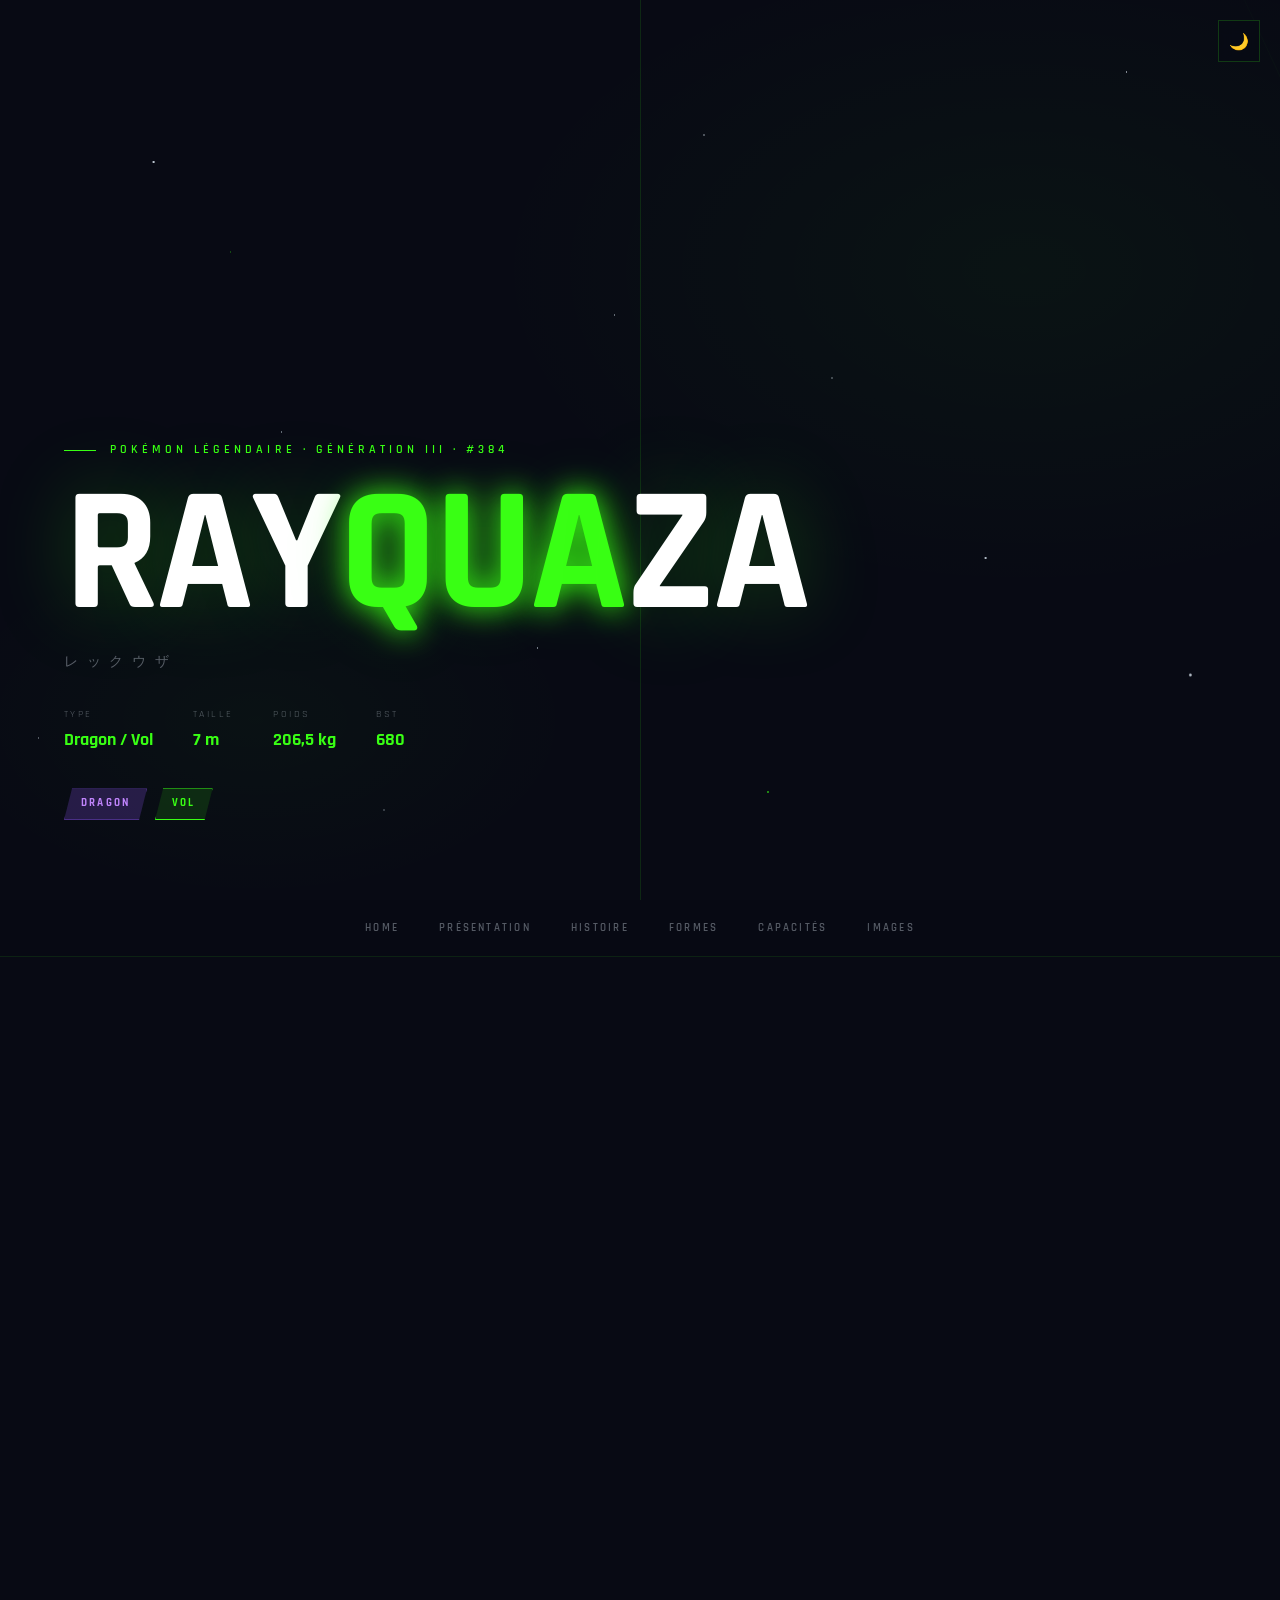
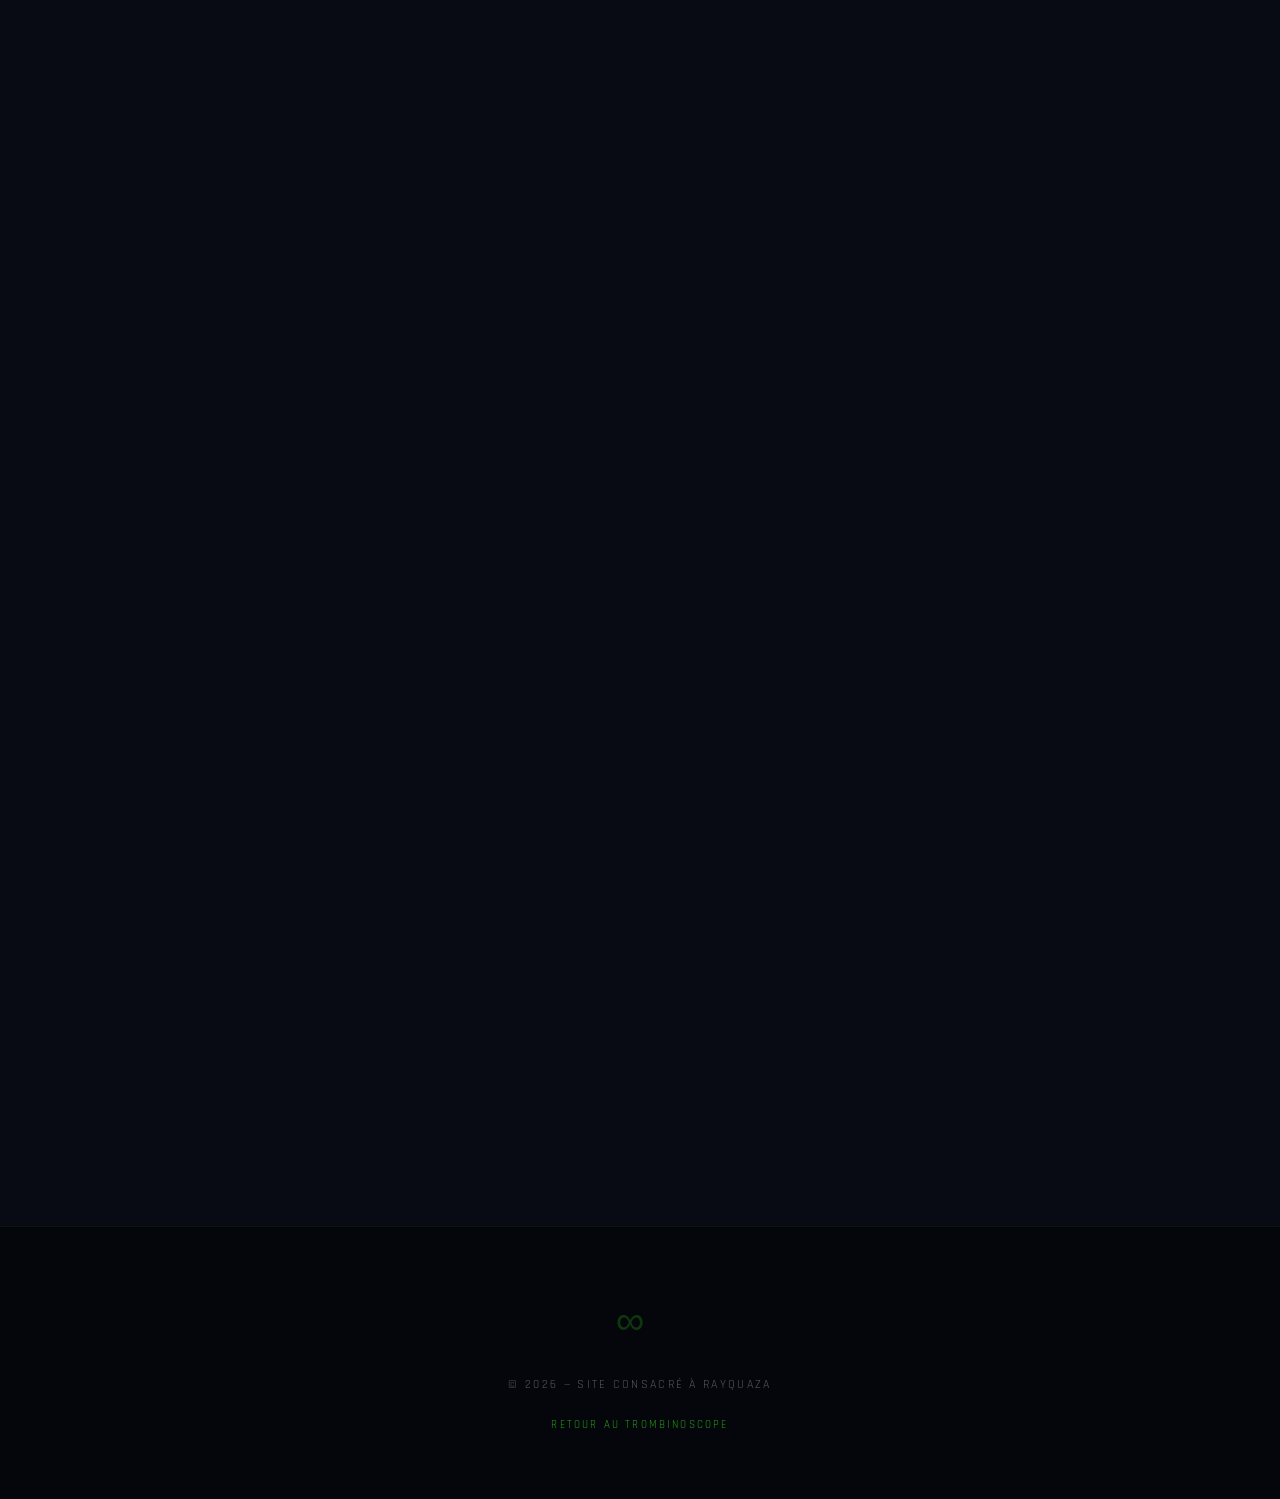
==== index.html @ 010dd126 "e" ====
<!DOCTYPE html>
<html lang="fr">
<head>
  <meta charset="UTF-8">
  <meta name="viewport" content="width=device-width, initial-scale=1.0">
  <title>Rayquaza — Le Seigneur des Cieux</title>
  <link rel="preconnect" href="https://fonts.googleapis.com">
  <link rel="preconnect" href="https://fonts.gstatic.com" crossorigin>
  <link href="https://fonts.googleapis.com/css2?family=Rajdhani:wght@300;400;600;700&family=Inter:wght@300;400;500&display=swap" rel="stylesheet">
  <link rel="stylesheet" href="style.css">
</head>
<body>

  <header>
    <div class="stars" aria-hidden="true">
      <div class="stars-layer s1"></div>
      <div class="stars-layer s2"></div>
      <div class="stars-layer s3"></div>
    </div>

    <!-- Ligne diagonale style sillage -->
    <div class="rq-diagonal" aria-hidden="true"></div>

    <div class="header-content">
      <p class="eyebrow">Pokémon Légendaire · Génération III · #384</p>
      <h1>Ray<span class="h1-highlight">qua</span>za</h1>
      <p class="header-jp">レックウザ</p>

      <div class="header-stats">
        <div class="stat-item">
          <span class="stat-label">Type</span>
          <span class="stat-value">Dragon / Vol</span>
        </div>
        <div class="stat-item">
          <span class="stat-label">Taille</span>
          <span class="stat-value">7 m</span>
        </div>
        <div class="stat-item">
          <span class="stat-label">Poids</span>
          <span class="stat-value">206,5 kg</span>
        </div>
        <div class="stat-item">
          <span class="stat-label">BST</span>
          <span class="stat-value">680</span>
        </div>
      </div>

      <div class="type-badges">
        <span class="badge dragon">Dragon</span>
        <span class="badge flying">Vol</span>
      </div>
    </div>

    <button id="themeToggle" aria-label="Changer de thème">🌙</button>
  </header>

  <nav>
    <a href="https://salutoi3008.github.io/Trombinoscope-Anime-Manga/">Home</a>
    <a href="#présentation">Présentation</a>
    <a href="#lore">Histoire</a>
    <a href="#formes">Formes</a>
    <a href="#capacités">Capacités</a>
    <a href="#images">Images</a>
  </nav>

  <main>

    <!-- 01 — PRÉSENTATION -->
    <section id="présentation">
      <span class="section-label" aria-hidden="true">01</span>
      <div class="section-inner">
        <p class="section-eyebrow">Profil</p>
        <h2>Qui est Rayquaza ?</h2>

        <div class="pres-layout">
          <div class="pres-left">
            <blockquote class="pres-quote">
              « Il vit dans la couche d'ozone et n'est jamais descendu sur terre. Il met fin aux combats entre Kyogre et Groudon. »
            </blockquote>
            <p>
              Rayquaza est un Pokémon Légendaire de type Dragon et Vol apparu pour la première fois dans
              <strong>Pokémon Rubis et Saphir</strong> en 2003. Surnommé le <em>Seigneur des Cieux</em>,
              il règne sur la couche d'ozone depuis des millénaires, bien au-dessus des nuages,
              inaccessible aux mortels.
            </p>
            <p>
              Sa silhouette longue et sinueuse, ses yeux jaunes perçants et sa puissance dévastatrice
              en font l'un des Pokémon les plus iconiques et les plus redoutés de toute la franchise.
              Il est également le seul Pokémon capable d'atteindre la <strong>Méga-Évolution sans pierre</strong>.
            </p>
          </div>

          <div class="pres-right">
            <ul>
              <li><strong>Numéro Pokédex</strong> #384</li>
              <li><strong>Type</strong> Dragon / Vol</li>
              <li><strong>Génération</strong> III — Rubis / Saphir / Émeraude</li>
              <li><strong>Taille</strong> 7 mètres</li>
              <li><strong>Poids</strong> 206,5 kg</li>
              <li><strong>Talent</strong> Air Lock — neutralise les effets météo</li>
            </ul>
          </div>
        </div>
      </div>
    </section>

    <!-- 02 — LORE -->
    <section id="lore">
      <span class="section-label" aria-hidden="true">02</span>
      <div class="section-inner">
        <p class="section-eyebrow">Mythologie</p>
        <h2>Son histoire</h2>

        <div class="lore-layout">
          <div class="lore-col">
            <p>
              Depuis des temps immémoriaux, Rayquaza erre dans les hauteurs de l'atmosphère,
              se nourrissant de particules et de météorites. Il est la clé de voûte de l'équilibre
              entre les deux forces primordiales de la nature : <strong>Kyogre</strong>, maître des océans,
              et <strong>Groudon</strong>, maître de la terre.
            </p>

            <div class="timeline">
              <div class="timeline-item">
                <h4>Le Conflit Primordial</h4>
                <p>
                  Selon les légendes de Hoenn, Kyogre et Groudon entrèrent en conflit
                  il y a des millénaires. Leurs batailles menaçaient de détruire le monde.
                  C'est Rayquaza qui descendit des cieux pour les soumettre tous deux.
                </p>
              </div>
              <div class="timeline-item">
                <h4>Pokémon Émeraude</h4>
                <p>
                  Lorsque les deux titans s'éveillent de nouveau, seul Rayquaza peut stopper
                  le chaos. Il faut se rendre au sommet de la Tour Celeste pour l'invoquer.
                </p>
              </div>
            </div>
          </div>

          <div class="lore-col">
            <h3>L'épisode DELTA</h3>
            <p>
              Dans <strong>Pokémon Rubis Oméga et Saphir Alpha</strong>, Rayquaza joue un rôle encore plus
              central. Face à un météore géant menaçant de détruire Hoenn, il est réveillé
              par le joueur et atteint sa <strong>Méga-Évolution</strong> grâce à une pierre appelée
              <em>Jadéanite</em>, présente naturellement dans son corps.
            </p>
            <p>
              Il part alors dans l'espace dévaster le météore, sauvant ainsi toute vie sur Terre.
              Cet épisode marque l'un des moments les plus spectaculaires de toute la saga Pokémon,
              rappelant que Rayquaza n'est pas simplement un Pokémon — c'est un gardien cosmique.
            </p>
          </div>
        </div>
      </div>
    </section>

    <!-- 03 — FORMES -->
    <section id="formes">
      <span class="section-label" aria-hidden="true">03</span>
      <div class="section-inner">
        <p class="section-eyebrow">Évolutions</p>
        <h2>Ses formes</h2>

        <div class="formes-grid">

          <div class="forme-card">
            <div class="forme-placeholder">
              <svg viewBox="0 0 80 200" xmlns="http://www.w3.org/2000/svg">
                <path d="M40,10 C55,40 25,70 40,100 C55,130 25,160 40,190" stroke="#39ff14" stroke-width="8" fill="none" stroke-linecap="round"/>
                <ellipse cx="40" cy="10" rx="8" ry="6" fill="#39ff14"/>
                <circle cx="36" cy="7" r="2" fill="#e8b84b"/>
                <circle cx="44" cy="7" r="2" fill="#e8b84b"/>
                <path d="M40,60 L20,45 L30,65 Z" fill="#39ff14" opacity="0.8"/>
                <path d="M40,60 L60,45 L50,65 Z" fill="#39ff14" opacity="0.8"/>
              </svg>
            </div>
            <h3>Forme de Base</h3>
            <p>La forme originale. 7 mètres de pure puissance. Son talent Air Lock annule tous les effets météo du terrain.</p>
            <div class="forme-bst">
              <span class="bst-label">Total BST</span>
              <span class="bst-value">680</span>
            </div>
          </div>

          <div class="forme-card mega">
            <div class="forme-badge-mega">MÉGA-ÉVOLUTION</div>
            <div class="forme-placeholder">
              <svg viewBox="0 0 80 200" xmlns="http://www.w3.org/2000/svg">
                <path d="M40,10 C55,40 25,70 40,100 C55,130 25,160 40,190" stroke="#e8b84b" stroke-width="10" fill="none" stroke-linecap="round"/>
                <path d="M40,10 C55,40 25,70 40,100 C55,130 25,160 40,190" stroke="#39ff14" stroke-width="4" fill="none" stroke-linecap="round"/>
                <ellipse cx="40" cy="10" rx="10" ry="7" fill="#e8b84b"/>
                <circle cx="35" cy="6" r="2.5" fill="#fff"/>
                <circle cx="45" cy="6" r="2.5" fill="#fff"/>
                <path d="M40,55 L12,35 L22,60 Z" fill="#e8b84b"/>
                <path d="M40,55 L68,35 L58,60 Z" fill="#e8b84b"/>
                <path d="M40,120 L15,100 L25,125 Z" fill="#e8b84b" opacity="0.7"/>
                <path d="M40,120 L65,100 L55,125 Z" fill="#e8b84b" opacity="0.7"/>
                <ellipse cx="40" cy="100" rx="10" ry="5" fill="none" stroke="#e8b84b" stroke-width="2"/>
              </svg>
            </div>
            <h3>Méga-Rayquaza</h3>
            <p>La forme ultime. Ailerons d'or, talent Souffle Delta. Le Pokémon le plus puissant jamais mesuré — banni du jeu compétitif.</p>
            <div class="forme-bst">
              <span class="bst-label">Total BST</span>
              <span class="bst-value">780</span>
            </div>
          </div>

        </div>
      </div>
    </section>

    <!-- 04 — CAPACITÉS -->
    <section id="capacités">
      <span class="section-label" aria-hidden="true">04</span>
      <div class="section-inner">
        <div class="moves-header">
          <p class="section-eyebrow">Arsenal</p>
          <h2>Ses capacités emblématiques</h2>
          <p>Rayquaza dispose d'un arsenal redoutable, combinant la puissance du Dragon et la maîtrise des cieux.</p>
        </div>

        <div class="moves-grid">
          <div class="move-card">
            <div class="move-number">01</div>
            <div class="move-type dragon">Dragon</div>
            <h3>Draco Meteore</h3>
            <p>La capacité Dragon la plus puissante. Invoque une pluie de météores dévastateurs. Réduit l'Attaque Spéciale après usage </p>
            <div class="move-power">Puissance : <strong>130</strong></div>
          </div>

          <div class="move-card">
            <div class="move-number">02</div>
            <div class="move-type dragon">Dragon</div>
            <h3>Colère </h3>
            <p>Frappe avec une force brute colossale. Incarnation de la rage primordiale de Rayquaza lorsqu'il est contraint de descendre des cieux.</p>
            <div class="move-power">Puissance : <strong>100</strong></div>
          </div>

          <div class="move-card signature">
            <div class="move-badge">SIGNATURE</div>
            <div class="move-number">03</div>
            <div class="move-type flying">Vol</div>
            <h3>Draco-ascencion</h3>
            <p>La capacité signature de Rayquaza. Un tourbillon d'air tranché qui déchire les nuages. En Méga-Évolution, elle devient encore plus puissante et possède même une animation unique.</p>
            <div class="move-power">Puissance : <strong>120</strong></div>
          </div>

          <div class="move-card">
            <div class="move-number">04</div>
            <div class="move-type dragon">Normal</div>
            <h3>Vitesse extrême</h3>
            <p>La capacité avec la priorité la plus grande parmis toutes les attaques existantes. Très peu de Pokémons ont accès à cette capacité  </p>
            <div class="move-power">Puissance : <strong>80</strong></div>
          </div>

        </div>
      </div>
    </section>

    <!-- 05 — IMAGES -->
    <section id="images">
      <span class="section-label" aria-hidden="true">05</span>
      <div class="section-inner">
        <div class="image-intro">
          <p class="section-eyebrow">Galerie</p>
          <h2>Images</h2>
        </div>
        <div class="image-grid">
          <div class="image-box">
            <img src="img/rayquaza1.jpg" alt="Rayquaza artwork officiel" class="zoomable">
            <p class="image-caption">Artwork de Rayquaza shiny.</p>
          </div>
          <div class="image-box">
            <img src="img/méga-rayquaza.jpg" alt="Méga-Rayquaza" class="zoomable">
            <p class="image-caption">Méga-Rayquaza dans toute sa splendeur.</p>
          </div>
          <div class="image-box">
            <img src="img/trio élément2.jpg" alt="Rayquaza vs Kyogre et Groudon" class="zoomable">
            <p class="image-caption">Rayquaza face à Kyogre et Groudon.</p>
          </div>
        </div>
      </div>
    </section>

  </main>

  <footer>
    <span class="footer-symbol">∞</span>
    <p>&copy; 2026 — Site consacré à Rayquaza</p>
    <a href="https://salutoi3008.github.io/Trombinoscope-Anime-Manga/">Retour au Trombinoscope</a>
  </footer>

  <button id="backToTop" aria-label="Retour en haut">↑</button>

  <script src="script.js"></script>
  <div id="overlay">
  <img id="overlay-img" src="" alt="Image agrandie">
</div>
</body>
</html>
---- style.css ----
/* ============================================================
   RAYQUAZA V2 — Altitude Zéro
   Concept : cinématique, immersif, haute atmosphère
   Palette : #080a14 | #39ff14 (néon ozone) | #e8f4ff (blanc glacé)
   ============================================================ */

@import url('https://fonts.googleapis.com/css2?family=Rajdhani:wght@300;400;600;700&family=Inter:wght@300;400;500&display=swap');

:root {
  --bg:         #080a14;
  --bg-alt:     #0b0e1a;
  --neon:       #39ff14;
  --neon-dim:   rgba(57, 255, 20, 0.08);
  --neon-glow:  rgba(57, 255, 20, 0.25);
  --neon-mid:   rgba(57, 255, 20, 0.5);
  --ice:        #e8f4ff;
  --ice-muted:  rgba(232, 244, 255, 0.35);
  --gold:       #e8b84b;
  --gold-dim:   rgba(232, 184, 75, 0.15);
  --spine:      rgba(57, 255, 20, 0.12);
  --nav-bg:     rgba(8, 10, 20, 0.94);
}

*, *::before, *::after { box-sizing: border-box; margin: 0; padding: 0; }
html { scroll-behavior: smooth; }

body {
  font-family: 'Inter', sans-serif;
  font-size: 17px;
  line-height: 1.8;
  background: var(--bg);
  color: var(--ice);
}

/* ============================================================
   HEADER — plein écran, Rayquaza traverse en diagonale
   ============================================================ */

header {
  position: relative;
  min-height: 100vh;
  background: var(--bg);
  display: flex;
  align-items: flex-end;
  overflow: hidden;
  padding: 0 0 80px 0;
}

/* Fond : dégradé atmosphère */
header::before {
  content: '';
  position: absolute; inset: 0;
  background:
    radial-gradient(ellipse 70% 60% at 80% 30%, rgba(57,255,20,0.04) 0%, transparent 60%),
    radial-gradient(ellipse 50% 40% at 20% 80%, rgba(57,255,20,0.03) 0%, transparent 50%),
    radial-gradient(ellipse 100% 100% at 50% 0%, rgba(8,10,20,0) 0%, #080a14 100%);
  pointer-events: none;
}

/* Étoiles */
.stars { position: absolute; inset: 0; pointer-events: none; overflow: hidden; }
.stars-layer {
  position: absolute; inset: 0;
  background-image:
    radial-gradient(1.5px 1.5px at 12% 18%, rgba(232,244,255,0.9) 0%, transparent 100%),
    radial-gradient(1px 1px at 88% 8%, rgba(232,244,255,0.7) 0%, transparent 100%),
    radial-gradient(1px 1px at 42% 72%, rgba(232,244,255,0.6) 0%, transparent 100%),
    radial-gradient(1.5px 1.5px at 7% 55%, rgba(232,244,255,0.8) 0%, transparent 100%),
    radial-gradient(1px 1px at 65% 42%, rgba(232,244,255,0.5) 0%, transparent 100%),
    radial-gradient(1px 1px at 30% 90%, rgba(232,244,255,0.4) 0%, transparent 100%),
    radial-gradient(2px 2px at 93% 75%, rgba(232,244,255,0.7) 0%, transparent 100%),
    radial-gradient(1px 1px at 55% 15%, rgba(232,244,255,0.6) 0%, transparent 100%),
    radial-gradient(1px 1px at 22% 48%, rgba(232,244,255,0.5) 0%, transparent 100%),
    radial-gradient(1.5px 1.5px at 77% 62%, rgba(232,244,255,0.8) 0%, transparent 100%),
    radial-gradient(1px 1px at 3% 82%, rgba(232,244,255,0.4) 0%, transparent 100%),
    radial-gradient(1px 1px at 48% 35%, rgba(232,244,255,0.5) 0%, transparent 100%),
    radial-gradient(1.5px 1.5px at 60% 88%, rgba(57,255,20,0.6) 0%, transparent 100%),
    radial-gradient(1px 1px at 18% 28%, rgba(57,255,20,0.3) 0%, transparent 100%);
  background-repeat: no-repeat;
}
.s1 { animation: parallax-1 80s linear infinite; }
.s2 { animation: parallax-2 130s linear infinite; opacity: 0.6; }
.s3 { animation: parallax-1 200s linear infinite reverse; opacity: 0.35; }

@keyframes parallax-1 {
  from { transform: translateY(0) translateX(0); }
  to   { transform: translateY(-60px) translateX(-10px); }
}
@keyframes parallax-2 {
  from { transform: translateY(0) translateX(0); }
  to   { transform: translateY(40px) translateX(15px); }
}



/* Ligne diagonale de fond */
.rq-diagonal {
  position: absolute;
  top: 0; right: 0;
  width: 100%; height: 100%;
  pointer-events: none;
  overflow: hidden;
}
.rq-diagonal::before {
  content: '';
  position: absolute;
  top: -10%; right: -5%;
  width: 2px; height: 130%;
  background: linear-gradient(180deg, transparent 0%, var(--neon-mid) 40%, var(--neon) 60%, transparent 100%);
  transform: rotate(-25deg);
  transform-origin: top right;
  animation: line-pulse 4s ease-in-out infinite;
}
.rq-diagonal::after {
  content: '';
  position: absolute;
  top: -10%; right: 6%;
  width: 1px; height: 130%;
  background: linear-gradient(180deg, transparent 0%, var(--neon-dim) 50%, transparent 100%);
  transform: rotate(-25deg);
  transform-origin: top right;
  animation: line-pulse 4s ease-in-out infinite 0.8s;
}

@keyframes line-pulse {
  0%, 100% { opacity: 0.5; }
  50%       { opacity: 1; }
}

/* Contenu header — aligné en bas à gauche */
.header-content {
  position: relative;
  z-index: 2;
  padding: 0 64px;
  max-width: 800px;
}

.eyebrow {
  font-family: 'Rajdhani', sans-serif;
  font-size: 0.72rem;
  font-weight: 600;
  letter-spacing: 0.35em;
  text-transform: uppercase;
  color: var(--neon);
  margin-bottom: 16px;
  display: flex;
  align-items: center;
  gap: 14px;
}
.eyebrow::before {
  content: '';
  display: inline-block;
  width: 32px; height: 1px;
  background: var(--neon);
}

header h1 {
  font-family: 'Rajdhani', sans-serif;
  font-size: clamp(5rem, 14vw, 11rem);
  font-weight: 700;
  line-height: 0.9;
  color: #fff;
  letter-spacing: -0.02em;
  text-shadow: 0 0 80px var(--neon-glow);
  text-transform: uppercase;
}

/* Effet "scan" sur le titre */
header h1 .h1-highlight {
  color: var(--neon);
  text-shadow: 0 0 30px var(--neon), 0 0 60px var(--neon-glow);
}

.header-jp {
  font-family: 'Inter', sans-serif;
  font-size: 0.9rem;
  font-weight: 300;
  color: var(--ice-muted);
  letter-spacing: 0.6em;
  margin-top: 12px;
  margin-bottom: 32px;
}

/* Stat bar */
.header-stats {
  display: flex;
  gap: 40px;
  margin-bottom: 32px;
}
.stat-item {
  display: flex;
  flex-direction: column;
  gap: 2px;
}
.stat-label {
  font-family: 'Rajdhani', sans-serif;
  font-size: 0.6rem;
  letter-spacing: 0.25em;
  text-transform: uppercase;
  color: var(--ice-muted);
}
.stat-value {
  font-family: 'Rajdhani', sans-serif;
  font-size: 1.1rem;
  font-weight: 700;
  color: var(--neon);
}

.type-badges { display: flex; gap: 8px; }
.badge {
  font-family: 'Rajdhani', sans-serif;
  font-size: 0.68rem; font-weight: 700;
  letter-spacing: 0.2em;
  text-transform: uppercase;
  padding: 5px 16px;
  border-radius: 0;
  clip-path: polygon(8px 0%, 100% 0%, calc(100% - 8px) 100%, 0% 100%);
}
.badge.dragon {
  background: rgba(111,66,193,0.3);
  border: 1px solid rgba(111,66,193,0.5);
  color: #c084fc;
}
.badge.flying {
  background: rgba(57,255,20,0.12);
  border: 1px solid var(--neon);
  color: var(--neon);
}

/* Citation header */
header blockquote {
  display: none; /* repositionnée dans la section présentation */
}

/* ============================================================
   NAV
   ============================================================ */

nav {
  background: var(--nav-bg);
  border-bottom: 1px solid rgba(57,255,20,0.1);
  padding: 0;
  position: sticky; top: 0; z-index: 100;
  backdrop-filter: blur(16px);
  display: flex;
  justify-content: center;
}
nav a {
  display: inline-flex;
  align-items: center;
  color: var(--ice-muted);
  text-decoration: none;
  padding: 18px 20px;
  font-family: 'Rajdhani', sans-serif;
  font-size: 0.7rem;
  letter-spacing: 0.2em;
  text-transform: uppercase;
  font-weight: 600;
  transition: color 0.2s;
  position: relative;
}
nav a::after {
  content: '';
  position: absolute;
  bottom: 0; left: 0; right: 0;
  height: 2px;
  background: var(--neon);
  box-shadow: 0 0 8px var(--neon);
  transform: scaleX(0);
  transition: transform 0.2s ease;
}
nav a:hover { color: var(--ice); }
nav a:hover::after { transform: scaleX(1); }

/* ============================================================
   MAIN — sections pleine largeur, alternées
   ============================================================ */

main {
  padding: 0;
}

/* Colonne vertébrale centrale (style serpent) */
main::before {
  content: '';
  position: fixed;
  left: 50%; top: 0;
  transform: translateX(-50%);
  width: 1px; height: 100vh;
  background: var(--spine);
  pointer-events: none;
  z-index: 0;
}

section {
  position: relative;
  padding: 100px 0;
  opacity: 0;
  transform: translateY(30px);
  transition: opacity 0.6s ease, transform 0.6s ease;
  overflow: hidden;
}
section.visible { opacity: 1; transform: translateY(0); }

/* Numéro de section géant en fond */
.section-label {
  position: absolute;
  font-family: 'Rajdhani', sans-serif;
  font-size: clamp(10rem, 20vw, 18rem);
  font-weight: 700;
  line-height: 1;
  color: transparent;
  -webkit-text-stroke: 1px rgba(57,255,20,0.06);
  pointer-events: none;
  user-select: none;
  z-index: 0;
  top: 50%; transform: translateY(-50%);
}

/* Sections impaires : contenu à gauche */
section:nth-child(odd) { background: var(--bg); }
section:nth-child(odd) .section-label { right: -2%; }
section:nth-child(odd) .section-inner { padding-left: max(64px, 8vw); padding-right: max(64px, 8vw); }

/* Sections paires : fond légèrement différent + décalage */
section:nth-child(even) { background: var(--bg-alt); }
section:nth-child(even) .section-label { left: -2%; }
section:nth-child(even) .section-inner { padding-left: max(64px, 8vw); padding-right: max(64px, 8vw); }

.section-inner {
  position: relative;
  z-index: 1;
  max-width: 1100px;
  margin: 0 auto;
}

/* Ligne verte avant le h2 */
h2 {
  font-family: 'Rajdhani', sans-serif;
  font-size: clamp(1.8rem, 4vw, 3rem);
  font-weight: 700;
  text-transform: uppercase;
  letter-spacing: 0.08em;
  color: #fff;
  margin-bottom: 8px;
  line-height: 1.1;
}
.section-eyebrow {
  font-family: 'Rajdhani', sans-serif;
  font-size: 0.65rem;
  font-weight: 600;
  letter-spacing: 0.3em;
  text-transform: uppercase;
  color: var(--neon);
  margin-bottom: 12px;
  display: flex;
  align-items: center;
  gap: 12px;
}
.section-eyebrow::before {
  content: '';
  display: inline-block;
  width: 24px; height: 1px;
  background: var(--neon);
}

h3 {
  font-family: 'Rajdhani', sans-serif;
  font-size: 1rem;
  font-weight: 600;
  text-transform: uppercase;
  letter-spacing: 0.12em;
  color: var(--neon);
  margin: 36px 0 12px;
  display: flex;
  align-items: center;
  gap: 12px;
}
h3::after {
  content: '';
  flex: 1;
  height: 1px;
  background: rgba(57,255,20,0.15);
}

p { color: var(--ice-muted); margin-bottom: 16px; }
p strong { color: var(--ice); font-weight: 500; }
em { color: var(--neon); font-style: normal; }

p + p { margin-top: 0; }

/* ============================================================
   SECTION 01 — PRÉSENTATION
   ============================================================ */

.pres-layout {
  display: grid;
  grid-template-columns: 1fr 1fr;
  gap: 60px;
  align-items: start;
  margin-top: 40px;
}

.pres-quote {
  border-left: 2px solid var(--neon);
  padding: 20px 24px;
  font-family: 'Rajdhani', sans-serif;
  font-size: 1.1rem;
  font-weight: 300;
  color: var(--ice);
  line-height: 1.7;
  background: var(--neon-dim);
  margin-bottom: 28px;
}

ul {
  list-style: none;
  padding: 0;
  margin: 0;
}
ul li {
  display: grid;
  grid-template-columns: 140px 1fr;
  gap: 16px;
  padding: 12px 0;
  border-bottom: 1px solid rgba(232,244,255,0.05);
  font-size: 0.92rem;
}
ul li:last-child { border-bottom: none; }
ul li::before { display: none; }
ul li strong {
  color: var(--ice-muted);
  font-weight: 400;
  font-family: 'Rajdhani', sans-serif;
  font-size: 0.68rem;
  letter-spacing: 0.15em;
  text-transform: uppercase;
  align-self: center;
}

/* ============================================================
   SECTION 02 — LORE (layout horizontal split)
   ============================================================ */

.lore-layout {
  display: grid;
  grid-template-columns: 1fr 1fr;
  gap: 60px;
  margin-top: 40px;
}
.lore-col { }

/* Timeline visuelle */
.timeline {
  position: relative;
  padding-left: 28px;
  margin-top: 20px;
}
.timeline::before {
  content: '';
  position: absolute;
  left: 0; top: 0; bottom: 0;
  width: 1px;
  background: linear-gradient(180deg, var(--neon) 0%, rgba(57,255,20,0.1) 100%);
}
.timeline-item {
  position: relative;
  margin-bottom: 32px;
}
.timeline-item::before {
  content: '';
  position: absolute;
  left: -32px; top: 6px;
  width: 8px; height: 8px;
  border: 1px solid var(--neon);
  background: var(--bg);
  transform: rotate(45deg);
}
.timeline-item h4 {
  font-family: 'Rajdhani', sans-serif;
  font-size: 0.85rem;
  font-weight: 600;
  letter-spacing: 0.1em;
  text-transform: uppercase;
  color: var(--ice);
  margin-bottom: 6px;
}
.timeline-item p { font-size: 0.9rem; margin: 0; }

/* ============================================================
   SECTION 03 — FORMES (cartes comparatives)
   ============================================================ */

.formes-grid {
  display: grid;
  grid-template-columns: 1fr 1fr;
  gap: 2px;
  margin-top: 40px;
}

.forme-card {
  position: relative;
  background: var(--bg);
  padding: 48px 40px;
  text-align: center;
  transition: background 0.3s;
  border: 1px solid rgba(57,255,20,0.08);
}
.forme-card:hover { background: rgba(57,255,20,0.03); }
.forme-card.mega {
  background: rgba(232,184,75,0.03);
  border-color: rgba(232,184,75,0.1);
}
.forme-card.mega:hover { background: rgba(232,184,75,0.06); }

.forme-badge-mega {
  display: inline-block;
  font-family: 'Rajdhani', sans-serif;
  font-size: 0.58rem; font-weight: 700;
  letter-spacing: 0.2em;
  color: var(--gold);
  border: 1px solid var(--gold);
  padding: 3px 10px;
  margin-bottom: 20px;
}

.forme-placeholder {
  width: 70px; height: 170px;
  margin: 0 auto 28px;
  display: flex; align-items: center; justify-content: center;
}
.forme-card:not(.mega) .forme-placeholder svg path,
.forme-card:not(.mega) .forme-placeholder svg ellipse {
  filter: drop-shadow(0 0 10px rgba(57,255,20,0.5));
}
.forme-card.mega .forme-placeholder {
  filter: drop-shadow(0 0 16px rgba(232,184,75,0.5));
}

.forme-card h3 {
  font-family: 'Rajdhani', sans-serif;
  font-size: 1.3rem;
  font-weight: 700;
  letter-spacing: 0.06em;
  color: #fff;
  margin: 0 0 12px;
  text-transform: uppercase;
  display: block;
}
.forme-card h3::after { display: none; }
.forme-card p { font-size: 0.9rem; line-height: 1.65; }

.forme-bst {
  margin-top: 24px;
  font-family: 'Rajdhani', sans-serif;
  display: flex;
  flex-direction: column;
  align-items: center;
  gap: 4px;
}
.bst-label {
  font-size: 0.58rem;
  letter-spacing: 0.25em;
  text-transform: uppercase;
  color: var(--ice-muted);
}
.bst-value {
  font-size: 2.5rem;
  font-weight: 700;
  line-height: 1;
}
.forme-card:not(.mega) .bst-value { color: var(--neon); text-shadow: 0 0 20px var(--neon-glow); }
.forme-card.mega .bst-value { color: var(--gold); text-shadow: 0 0 20px rgba(232,184,75,0.4); }

/* VS divider entre les deux formes */
.formes-vs {
  display: flex;
  align-items: center;
  justify-content: center;
  padding: 0 16px;
  font-family: 'Rajdhani', sans-serif;
  font-size: 1.4rem;
  font-weight: 700;
  color: var(--ice-muted);
  border: 1px solid rgba(57,255,20,0.08);
  background: rgba(57,255,20,0.02);
  writing-mode: vertical-rl;
  letter-spacing: 0.3em;
  display: none; /* masqué pour l'instant, grid suffit */
}

/* ============================================================
   SECTION 04 — CAPACITÉS (ligne horizontale scrollable)
   ============================================================ */

.moves-header {
  margin-bottom: 40px;
}

.moves-grid {
  display: grid;
  grid-template-columns: repeat(4, 1fr);
  gap: 1px;
  background: rgba(57,255,20,0.08);
  border: 1px solid rgba(57,255,20,0.08);
  margin-top: 40px;
}

.move-card {
  position: relative;
  background: var(--bg);
  padding: 32px 28px;
  transition: background 0.25s;
}
.move-card:hover { background: rgba(57,255,20,0.03); }
.move-card.signature { background: rgba(232,184,75,0.02); }
.move-card.signature:hover { background: rgba(232,184,75,0.05); }

.move-number {
  font-family: 'Rajdhani', sans-serif;
  font-size: 0.58rem;
  font-weight: 600;
  letter-spacing: 0.2em;
  color: rgba(57,255,20,0.3);
  margin-bottom: 20px;
}

.move-type {
  display: inline-block;
  font-family: 'Rajdhani', sans-serif;
  font-size: 0.58rem; font-weight: 700;
  letter-spacing: 0.2em; text-transform: uppercase;
  padding: 3px 12px;
  margin-bottom: 14px;
  clip-path: polygon(6px 0%, 100% 0%, calc(100% - 6px) 100%, 0% 100%);
}
.move-type.dragon {
  background: rgba(111,66,193,0.2);
  border: 1px solid rgba(111,66,193,0.4);
  color: #c084fc;
}
.move-type.flying {
  background: rgba(57,255,20,0.1);
  border: 1px solid var(--neon);
  color: var(--neon);
}

.move-badge {
  position: absolute; top: 16px; right: 16px;
  font-family: 'Rajdhani', sans-serif;
  font-size: 0.5rem; font-weight: 700;
  letter-spacing: 0.12em;
  color: var(--gold); border: 1px solid rgba(232,184,75,0.5);
  padding: 2px 7px;
}
.move-badge.mega { color: #c084fc; border-color: rgba(192,132,252,0.5); }

.move-card h3 {
  font-size: 1rem;
  font-family: 'Rajdhani', sans-serif;
  font-weight: 700;
  color: #fff;
  text-transform: none;
  letter-spacing: 0.02em;
  margin: 0 0 10px;
  display: block;
}
.move-card h3::after { display: none; }

.move-card p { font-size: 0.85rem; margin: 0 0 16px; line-height: 1.6; }

.move-power {
  font-family: 'Rajdhani', sans-serif;
  font-size: 0.6rem;
  letter-spacing: 0.15em;
  text-transform: uppercase;
  color: rgba(57,255,20,0.5);
  padding-top: 14px;
  border-top: 1px solid rgba(57,255,20,0.08);
}
.move-power strong { color: var(--neon); font-size: 1.1rem; font-weight: 700; }

/* ============================================================
   SECTION 05 — IMAGES
   ============================================================ */

.image-intro {
  margin-bottom: 40px;
}

.image-grid {
  display: grid;
  grid-template-columns: repeat(auto-fit, minmax(320px, 1fr));
  gap: 12px;
  margin-top: 40px;
}

.image-box {
  position: relative;
  overflow: hidden;
  background: var(--bg-alt);
  border: 1px solid rgba(57,255,20,0.08);
  min-height: 280px;
  display: flex;
  align-items: center;
  justify-content: center;
  border-radius: 2px;
}

.image-box:first-child {
  grid-column: 1 / -1;
  min-height: 440px;
}

.image-box img {
  width: 100%;
  height: 100%;
  object-fit: contain;      /* image entière visible */
  object-position: center;
  padding: 20px;
  box-sizing: border-box;
  background: #0b0e1a;
  transition: transform 0.5s ease;
}

.image-box:hover img {
  transform: scale(1.04);
}

/* === CAPTIONS === */
.image-caption {
  position: absolute;
  bottom: 0; 
  left: 0; 
  right: 0;
  padding: 16px 20px;
  background: linear-gradient(transparent, rgba(8,10,20,0.95));
  font-family: 'Rajdhani', sans-serif;
  font-size: 0.72rem;
  letter-spacing: 0.08em;
  text-transform: uppercase;
  color: var(--ice);
  transform: translateY(100%);
  transition: transform 0.4s ease;
  opacity: 0.95;
}

.image-box:hover .image-caption {
  transform: translateY(0);
}

/* On enlève le display:none */
.image-box > p { display: block; }

/* ============================================================
   OVERLAY
   ============================================================ */

#overlay {
  position: fixed; inset: 0;
  background: rgba(8,10,20,0.96);
  display: flex; align-items: center; justify-content: center;
  visibility: hidden; opacity: 0;
  transition: opacity 0.3s; z-index: 2000; cursor: zoom-out;
}
#overlay img {
  max-width: 90vw; max-height: 90vh;
  object-fit: contain;
  border: 1px solid rgba(57,255,20,0.2);
  box-shadow: 0 0 60px rgba(57,255,20,0.1);
}
#overlay.show { visibility: visible; opacity: 1; }

/* ============================================================
   FOOTER
   ============================================================ */

footer {
  background: #04060c;
  border-top: 1px solid rgba(57,255,20,0.08);
  color: var(--ice-muted);
  text-align: center;
  padding: 60px 20px;
  font-family: 'Rajdhani', sans-serif;
}
.footer-symbol {
  font-size: 2.5rem;
  color: var(--neon);
  opacity: 0.2;
  margin-bottom: 16px;
  display: block;
  letter-spacing: 0.5em;
}
footer p {
  font-size: 0.72rem;
  letter-spacing: 0.2em;
  text-transform: uppercase;
  color: var(--ice-muted);
  margin: 0 0 12px;
}
footer a {
  display: inline-block;
  margin-top: 8px;
  color: var(--neon);
  text-decoration: none;
  font-size: 0.68rem;
  letter-spacing: 0.2em;
  text-transform: uppercase;
  opacity: 0.6;
  transition: opacity 0.2s;
}
footer a:hover { opacity: 1; }

/* ============================================================
   BOUTONS FLOTTANTS
   ============================================================ */

#backToTop {
  position: fixed; bottom: 28px; right: 28px;
  width: 44px; height: 44px;
  background: transparent;
  border: 1px solid var(--neon);
  color: var(--neon);
  font-size: 16px; font-weight: 700; cursor: pointer;
  display: none; align-items: center; justify-content: center;
  transition: background 0.2s, box-shadow 0.2s;
  z-index: 999;
  clip-path: polygon(8px 0%, 100% 0%, calc(100% - 8px) 100%, 0% 100%);
}
#backToTop:hover {
  background: var(--neon);
  color: #000;
  box-shadow: 0 0 20px var(--neon-glow);
}

#themeToggle {
  position: fixed; top: 20px; right: 20px;
  width: 42px; height: 42px; font-size: 16px; cursor: pointer;
  border: 1px solid rgba(57,255,20,0.2);
  background: rgba(8,10,20,0.8);
  color: var(--ice); z-index: 1001;
  transition: border-color 0.2s, background 0.2s;
  display: flex; align-items: center; justify-content: center;
  backdrop-filter: blur(8px);
}
#themeToggle:hover {
  border-color: var(--neon);
  box-shadow: 0 0 12px var(--neon-glow);
}

/* ============================================================
   MODE CLAIR
   ============================================================ */

body.light-mode {
  --bg:        #f0f4f0;
  --bg-alt:    #e8ede8;
  --ice:       #0d1a10;
  --ice-muted: rgba(13, 26, 16, 0.55);
  --nav-bg:    rgba(240, 244, 240, 0.96);
  --spine:     rgba(57, 255, 20, 0.08);
}
body.light-mode section { }
body.light-mode .forme-card,
body.light-mode .move-card { background: #fff; }
body.light-mode header { background: #0d1a10; }
body.light-mode .header-content { /* reste sombre */ }

/* ============================================================
   RESPONSIVE
   ============================================================ */

@media (max-width: 900px) {
  .pres-layout { grid-template-columns: 1fr; gap: 32px; }
  .lore-layout  { grid-template-columns: 1fr; gap: 24px; }
  .moves-grid   { grid-template-columns: 1fr 1fr; }
  .formes-grid  { grid-template-columns: 1fr; }
  .image-grid   { grid-template-columns: 1fr 1fr; }
  .image-box:first-child { grid-column: 1 / 3; }
  ul li         { grid-template-columns: 110px 1fr; }
}

@media (max-width: 640px) {
  .header-content { padding: 0 24px; }
  .header-stats   { gap: 20px; flex-wrap: wrap; }
  section { padding: 64px 0; }
  .section-inner { padding-left: 24px !important; padding-right: 24px !important; }
  .moves-grid   { grid-template-columns: 1fr; }
  .image-grid   { grid-template-columns: 1fr; }
  .image-box:first-child { grid-column: 1; aspect-ratio: 4/3; }
  nav a { font-size: 0.6rem; padding: 14px 10px; }
  .rq-wrap { width: 160px; opacity: 0.12; }
  ul li { grid-template-columns: 1fr; gap: 2px; }
  ul li strong { font-size: 0.6rem; }
}

@media (prefers-reduced-motion: reduce) {
  .rq-wrap, .stars-layer, .rq-diagonal::before, .rq-diagonal::after { animation: none; }
  section { opacity: 1; transform: none; transition: none; }
}
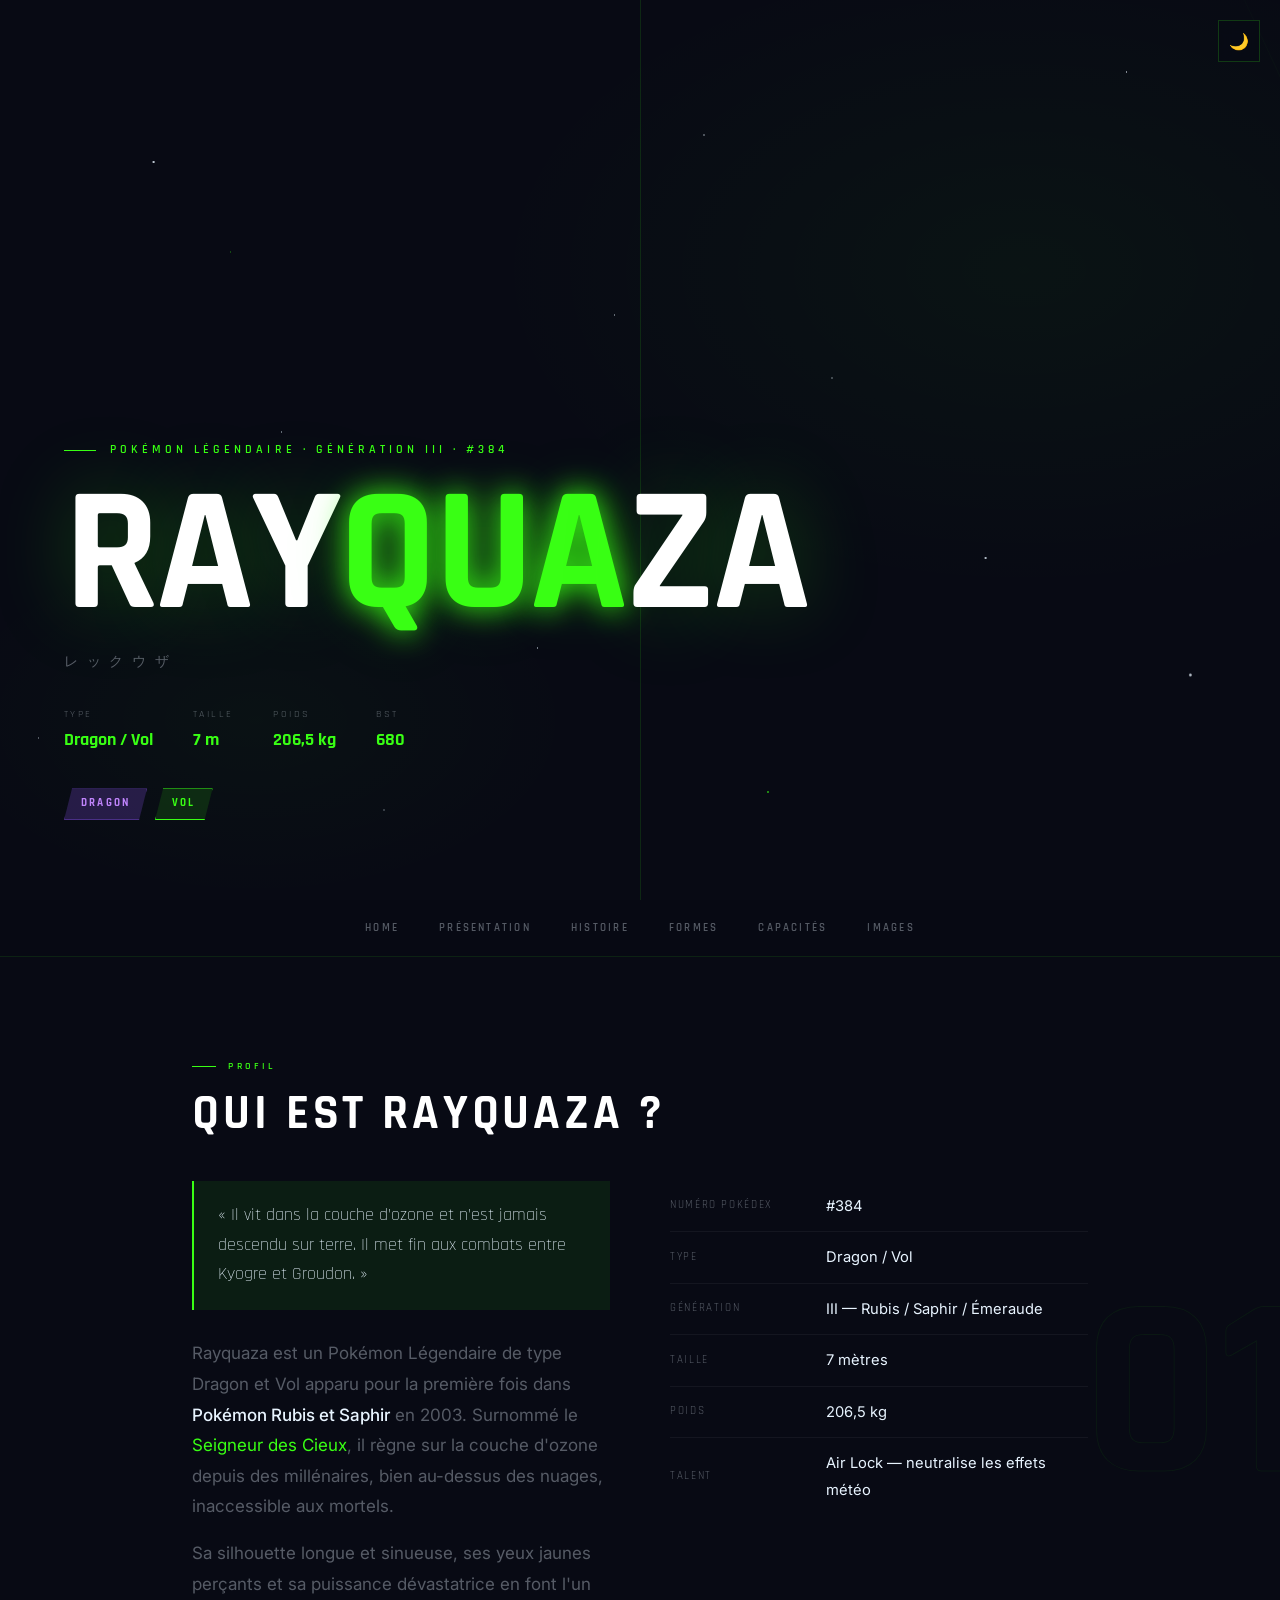
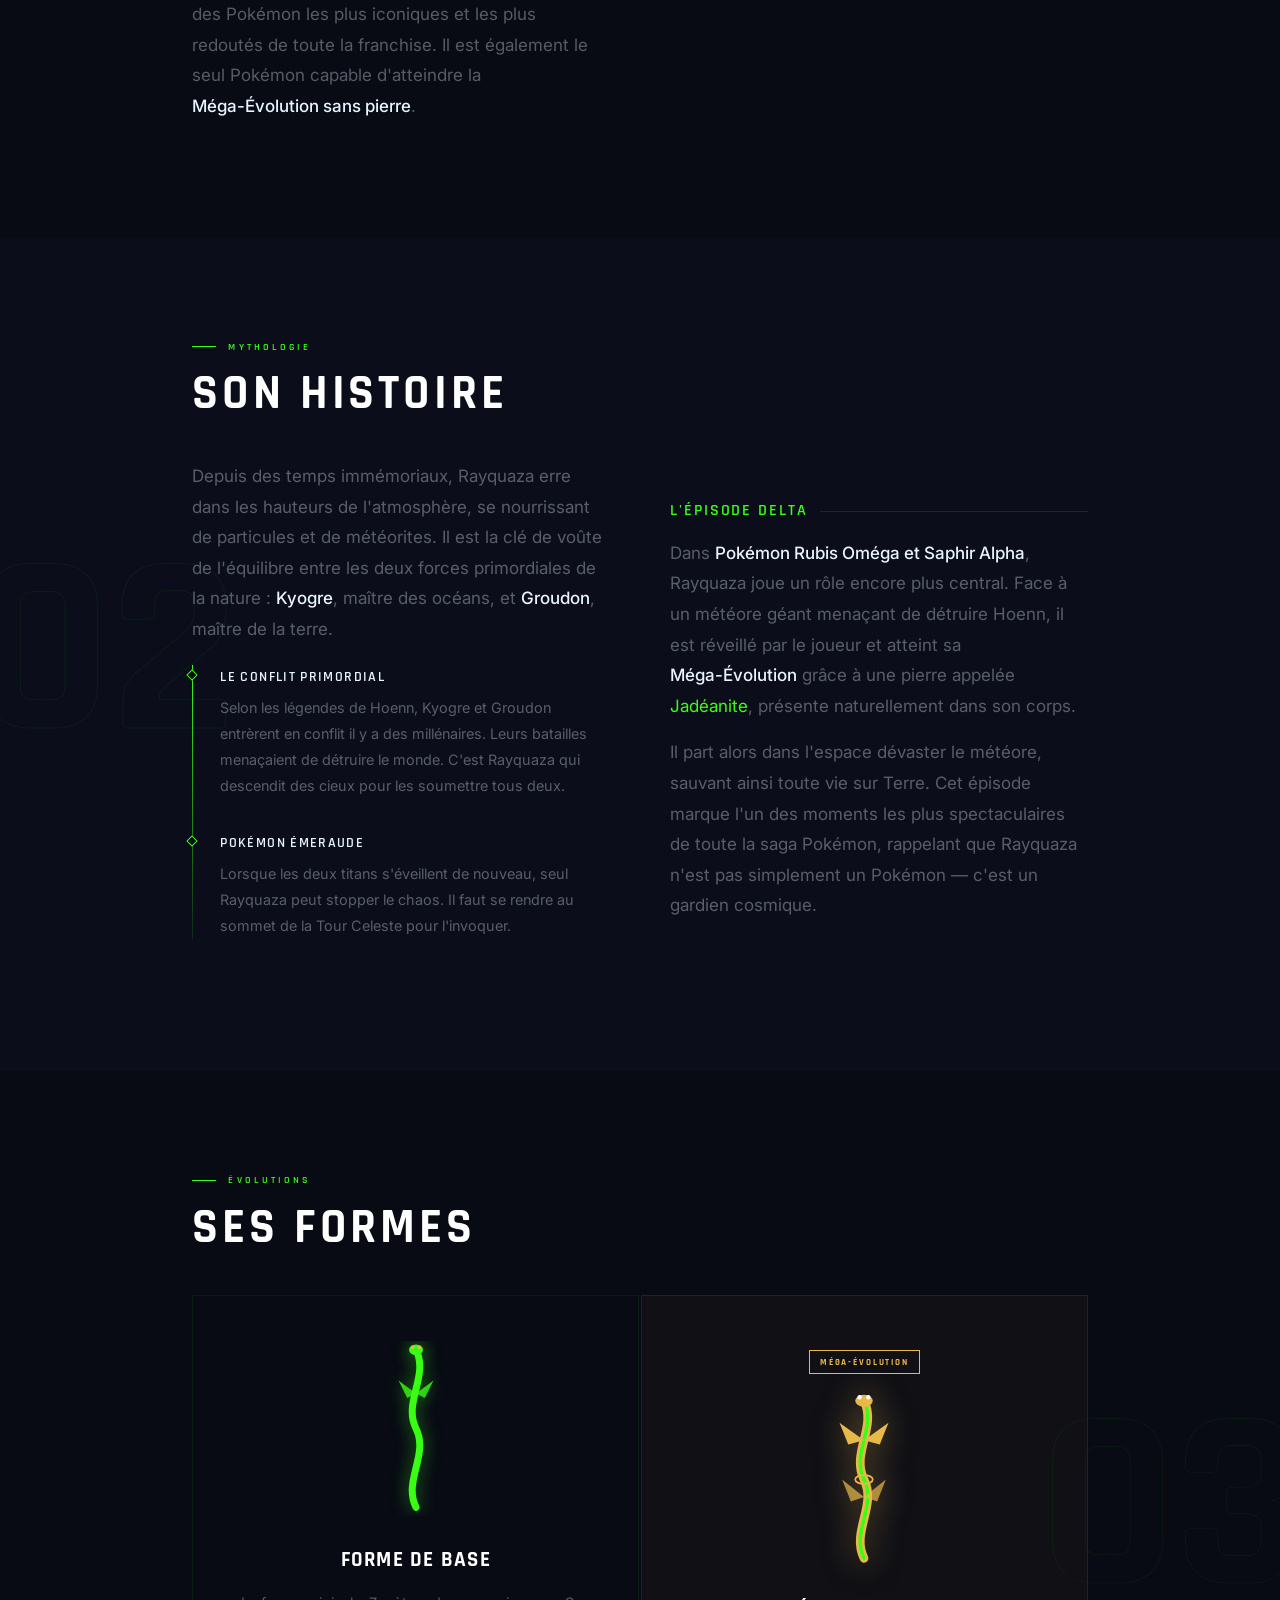
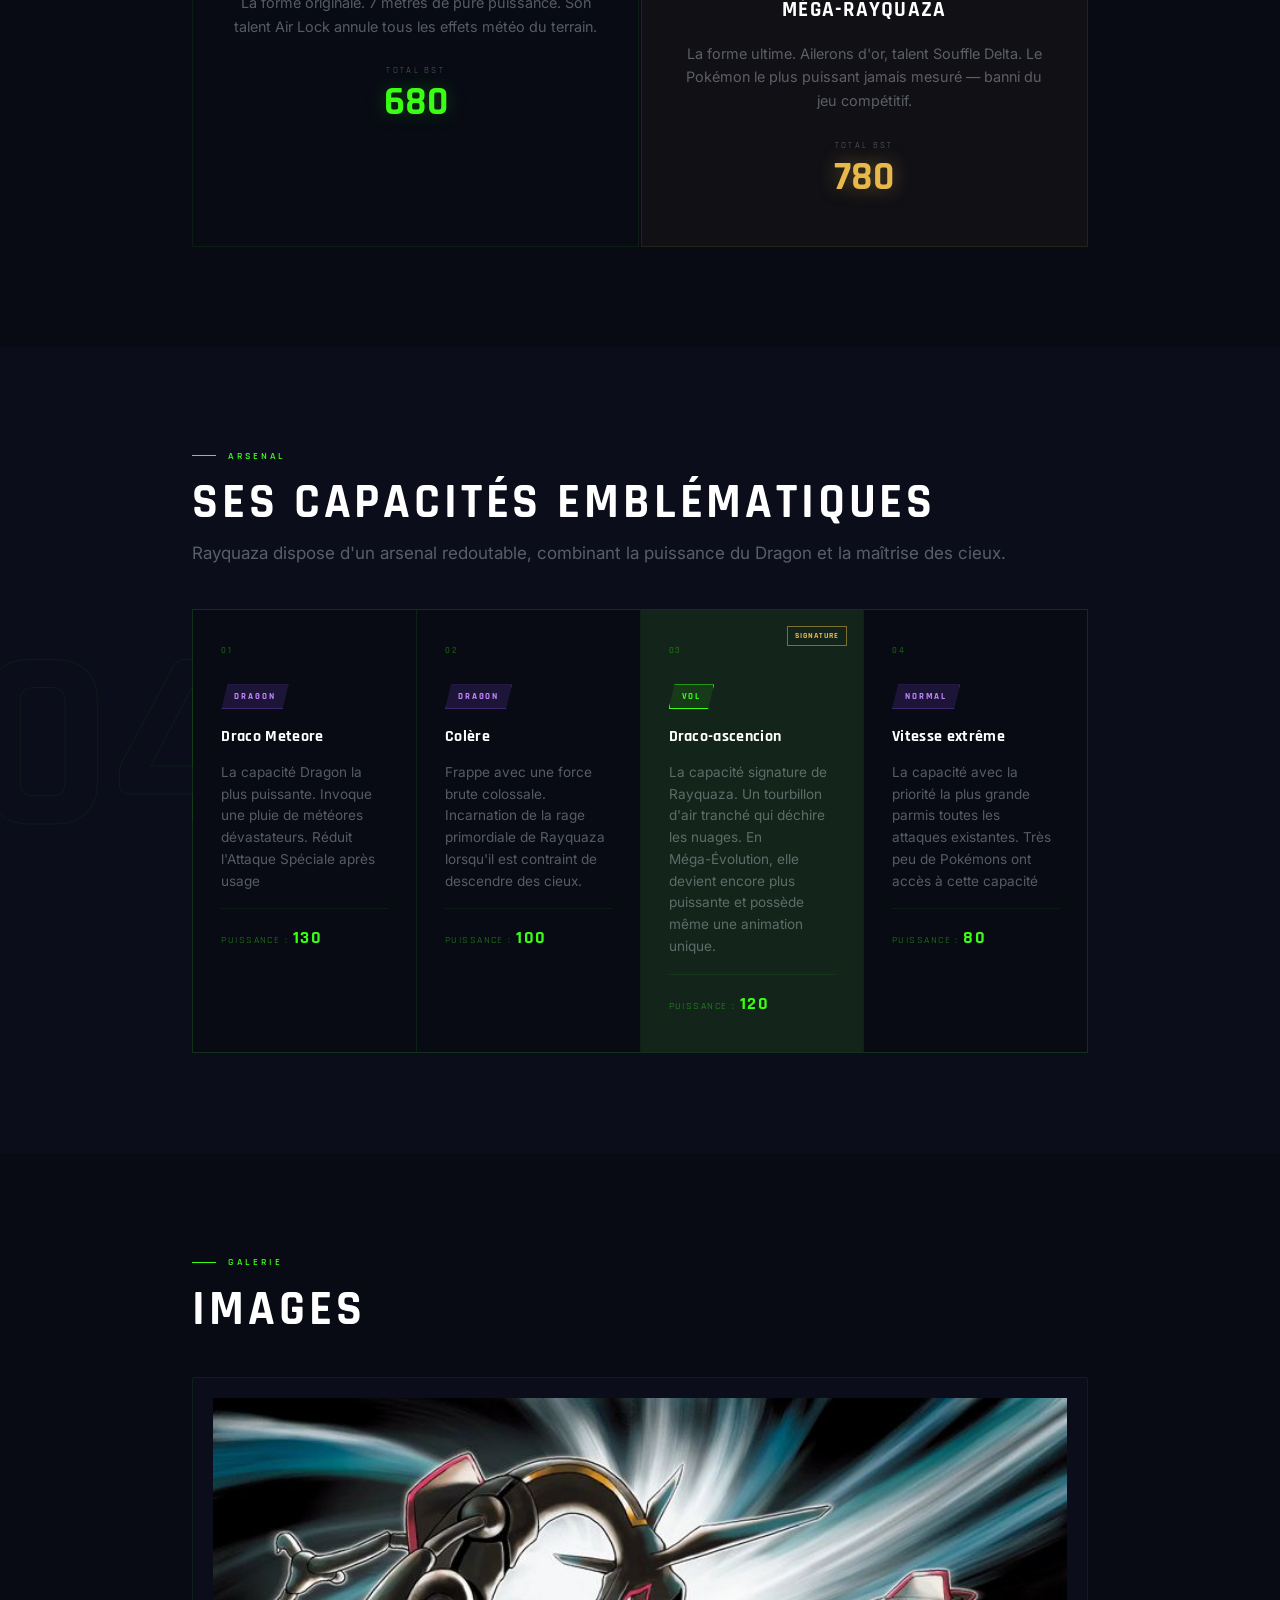
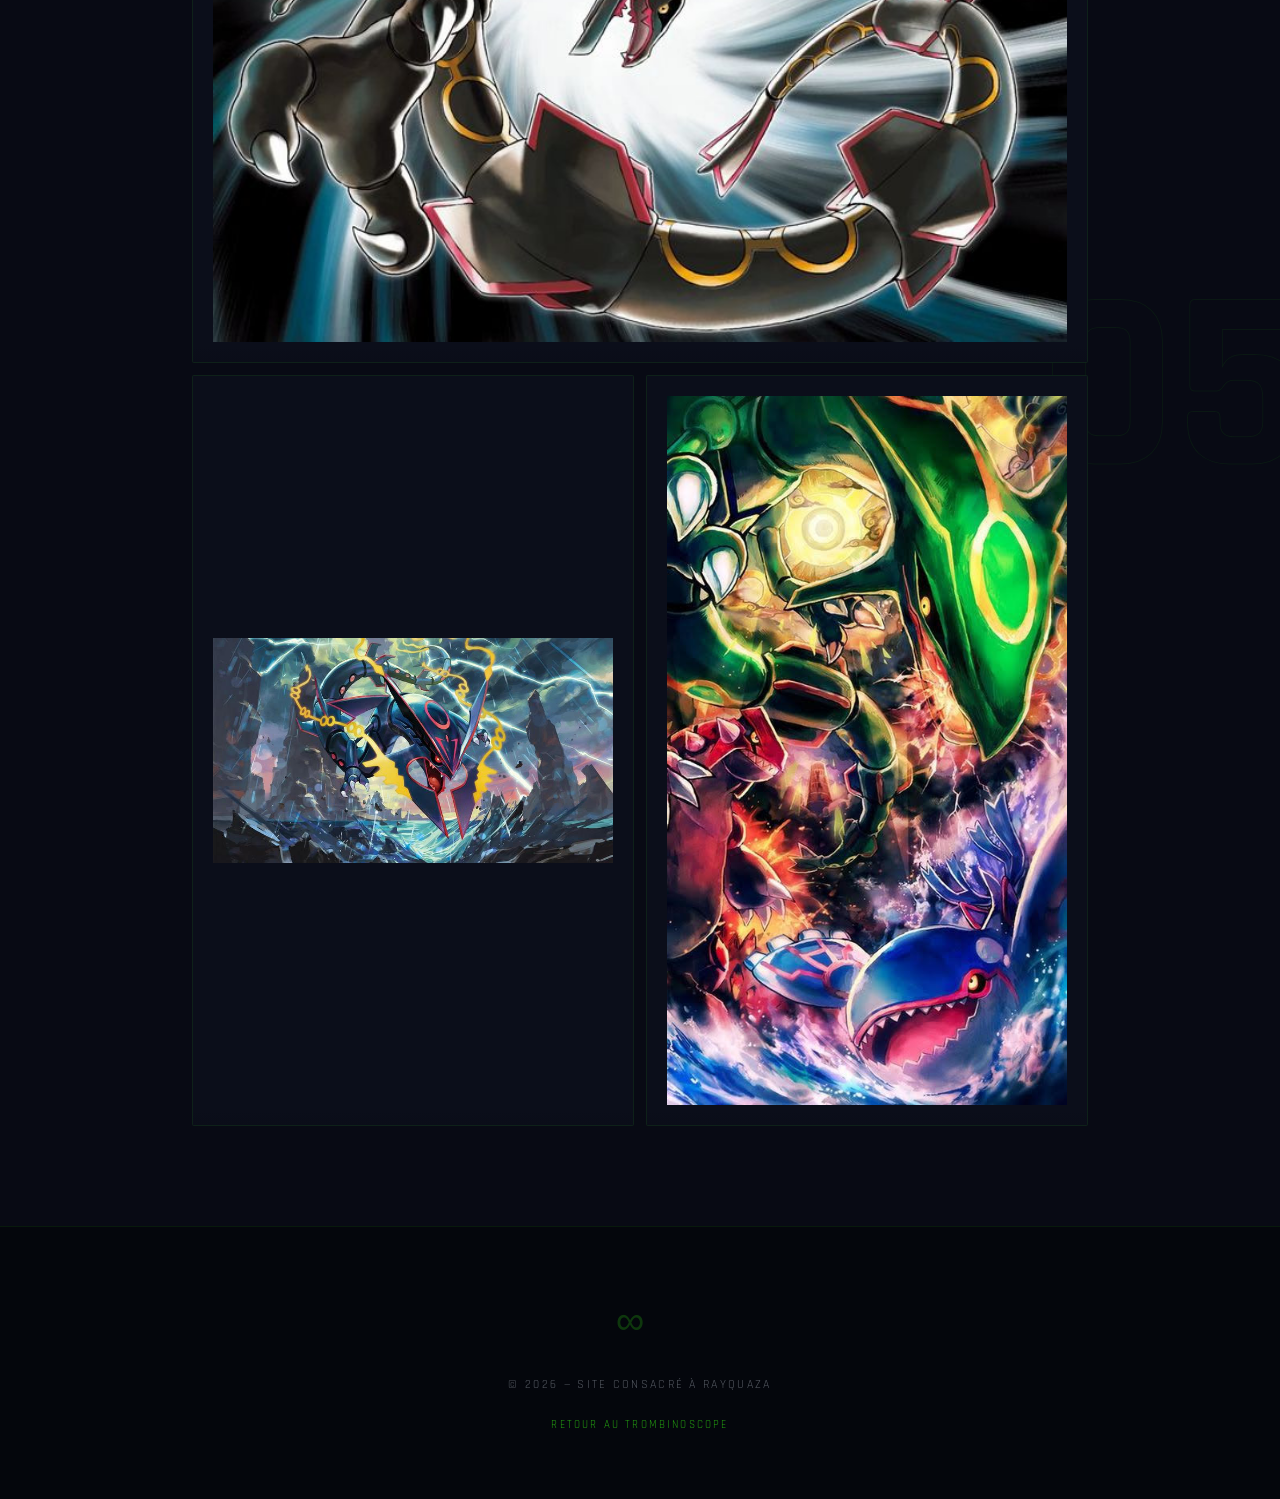
==== commit 373c0015: "changement" ====
--- a/index.html
+++ b/index.html
@@ -296,9 +296,11 @@
 
   <button id="backToTop" aria-label="Retour en haut">↑</button>
 
+  <!-- OVERLAY ZOOM -->
+  <div id="overlay">
+    <img id="overlay-img" src="" alt="Image agrandie">
+  </div>
+
   <script src="script.js"></script>
-  <div id="overlay">
-  <img id="overlay-img" src="" alt="Image agrandie">
-</div>
 </body>
 </html>
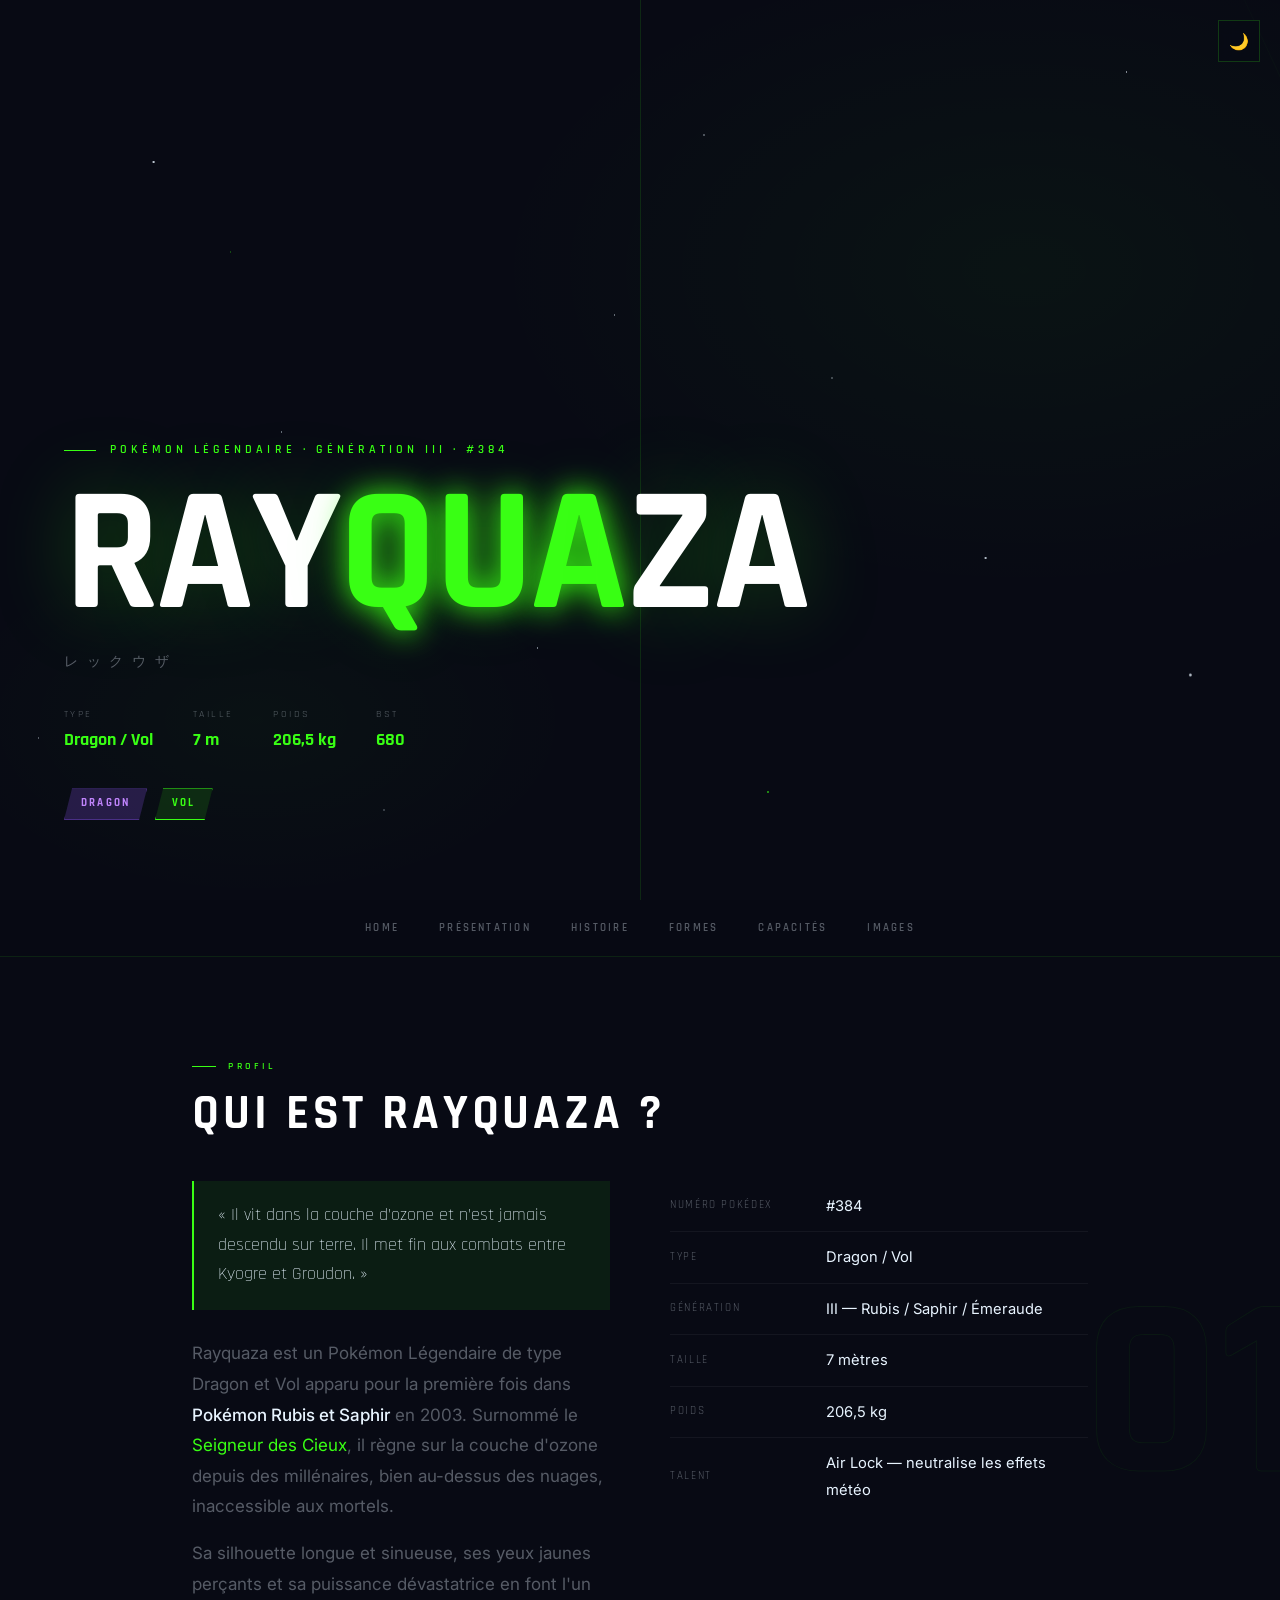
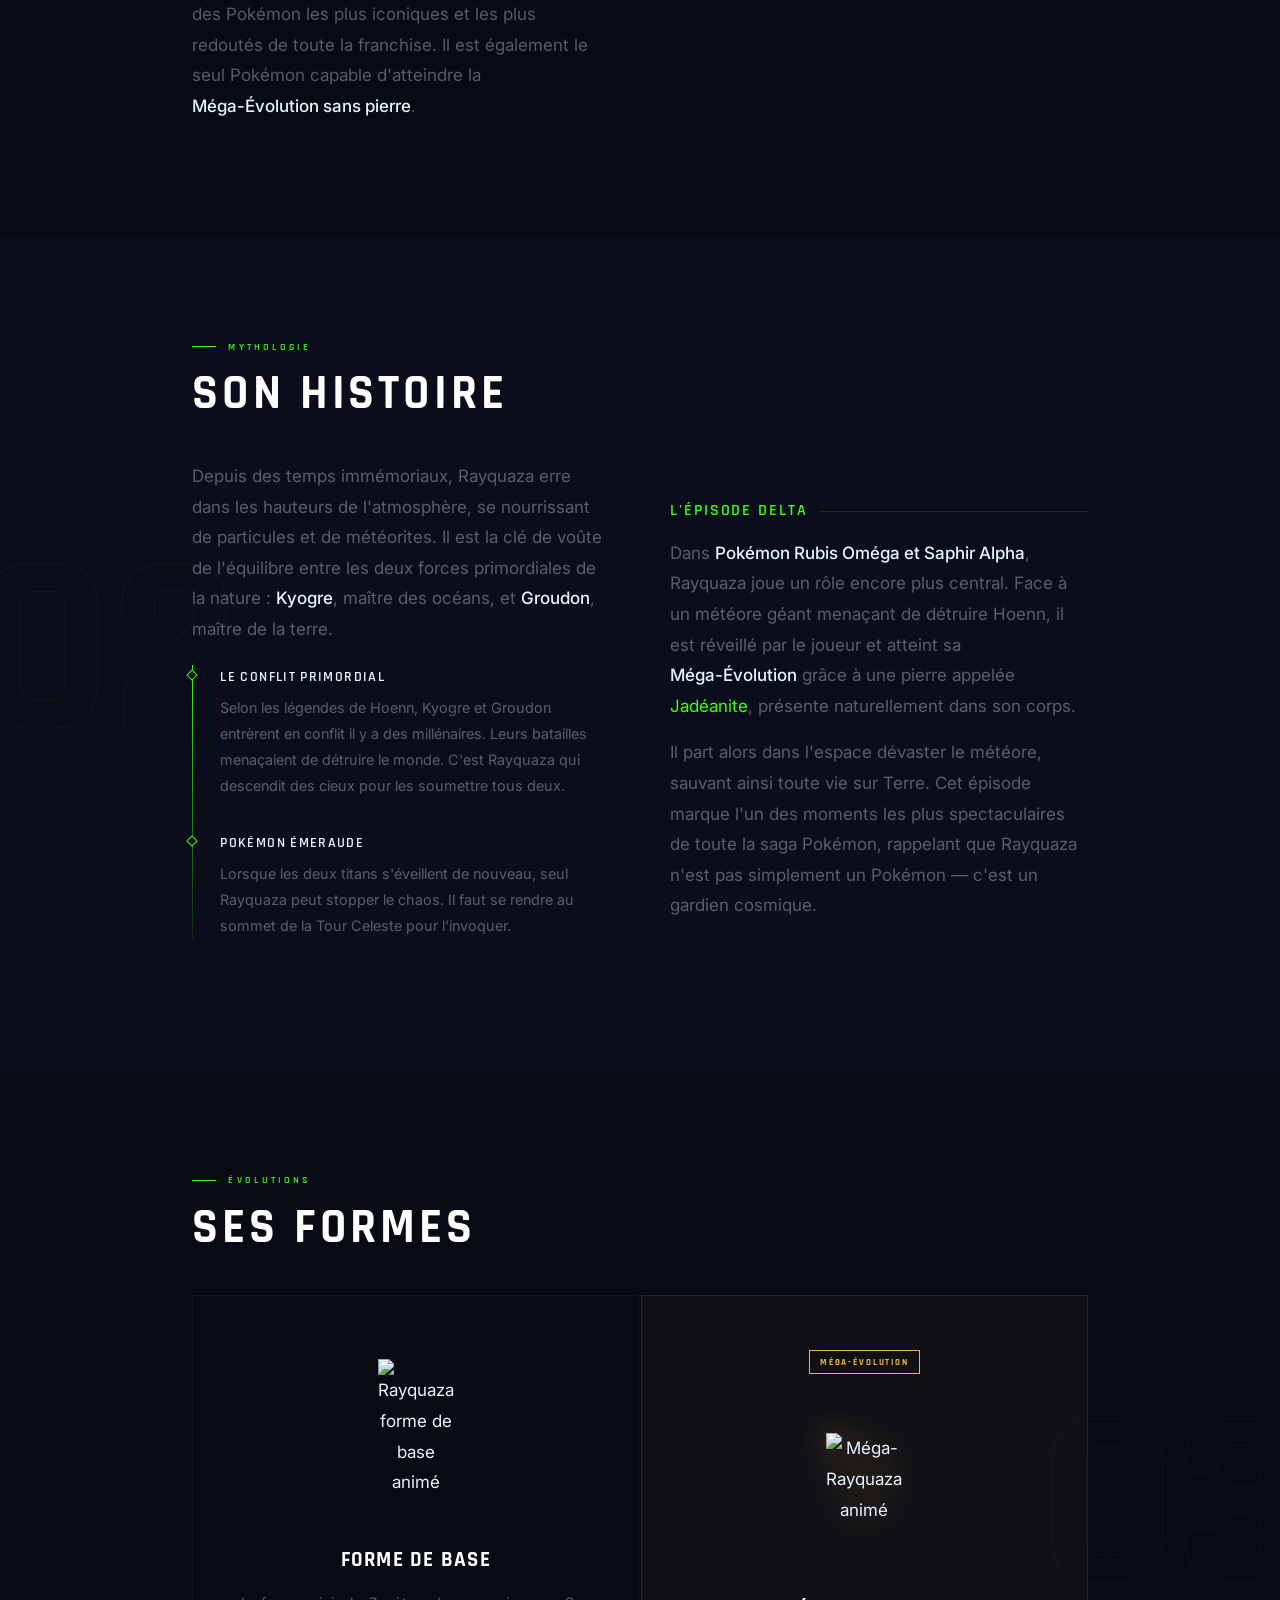
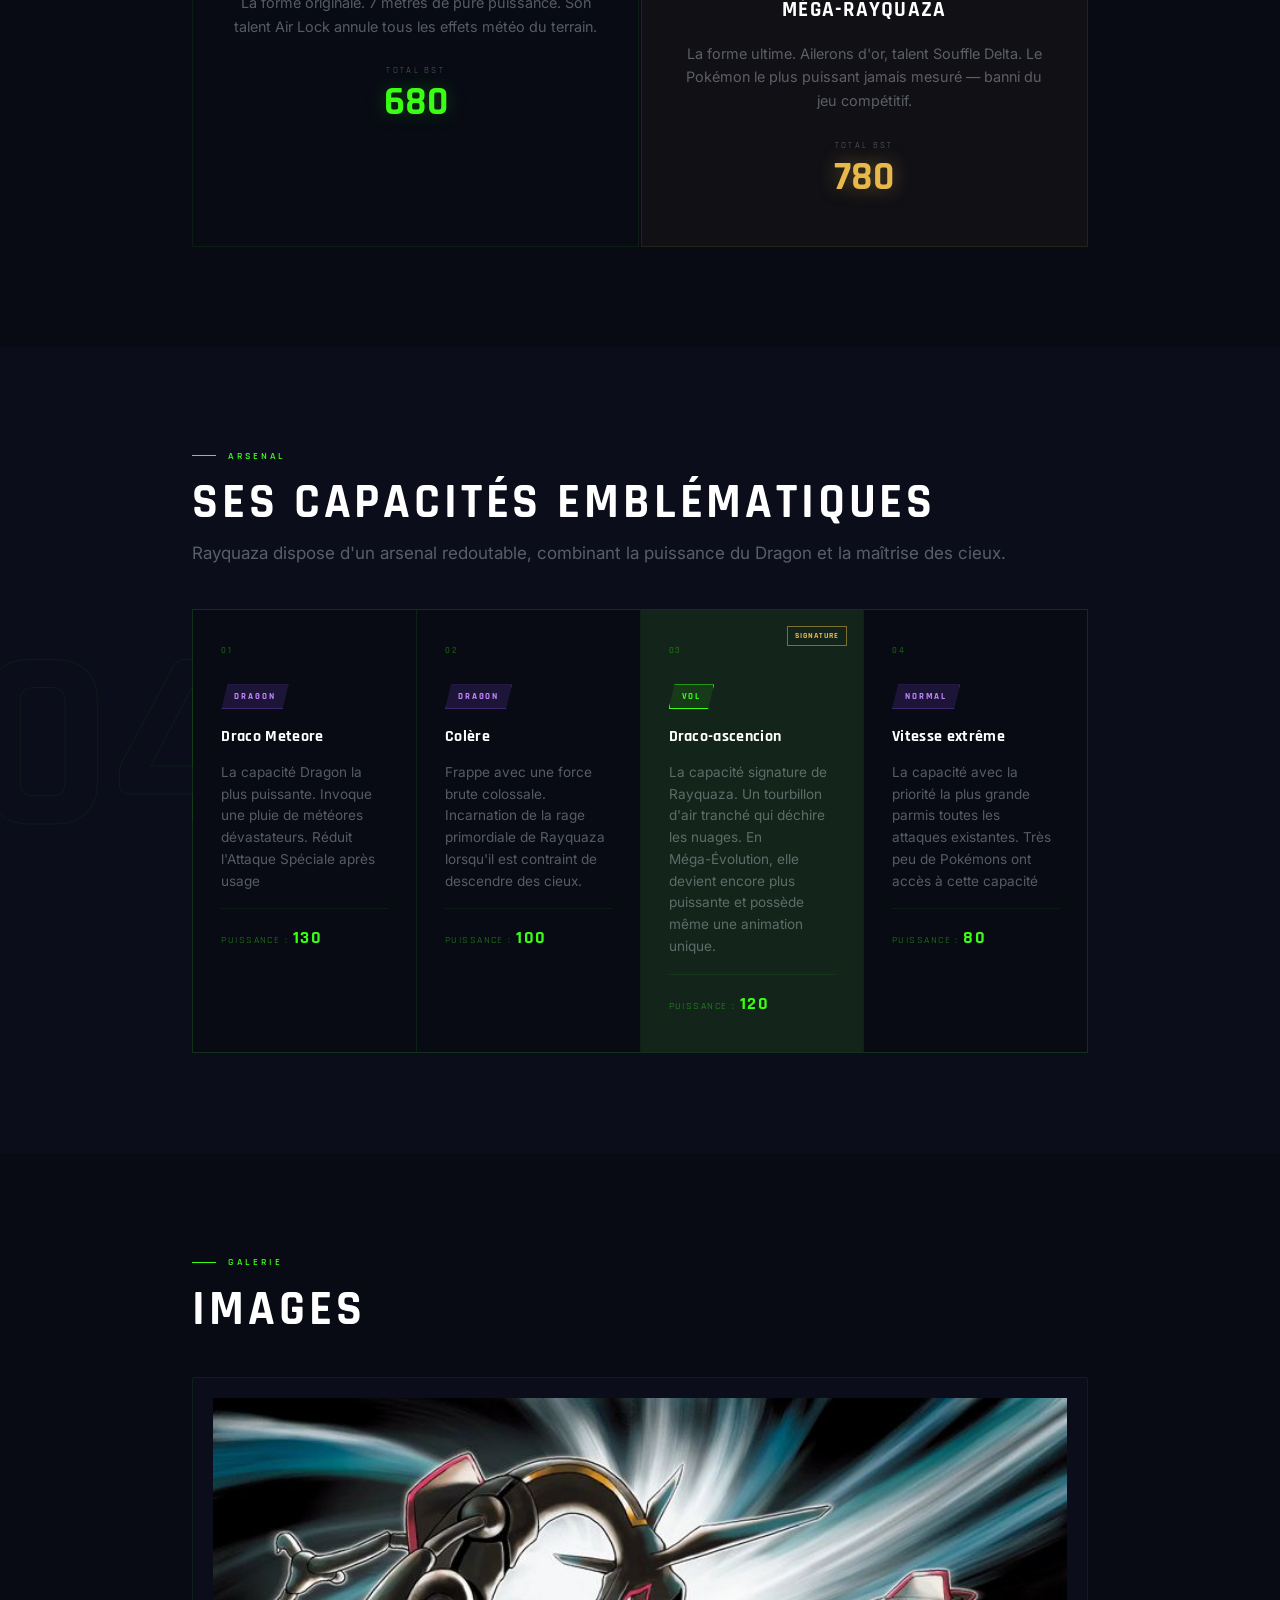
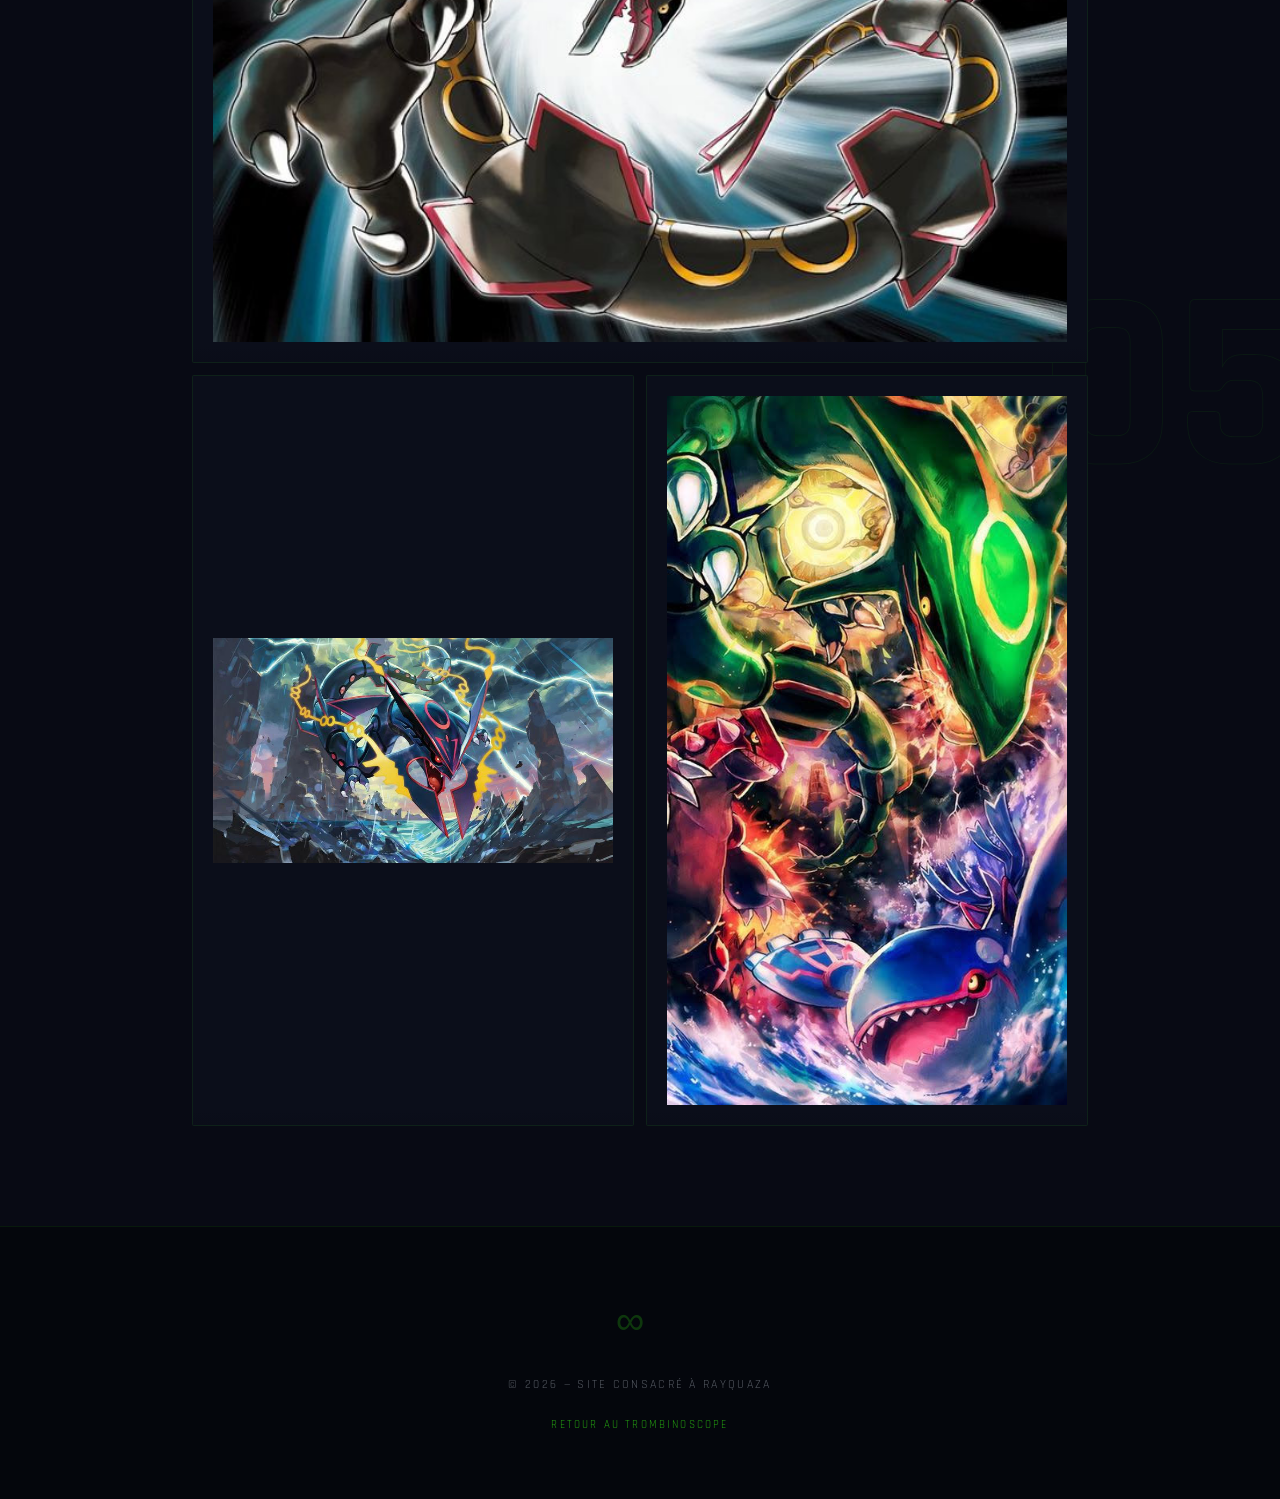
==== commit 03c143c4: "incorporation des sprites animé" ====
--- a/index.html
+++ b/index.html
@@ -168,14 +168,7 @@
 
           <div class="forme-card">
             <div class="forme-placeholder">
-              <svg viewBox="0 0 80 200" xmlns="http://www.w3.org/2000/svg">
-                <path d="M40,10 C55,40 25,70 40,100 C55,130 25,160 40,190" stroke="#39ff14" stroke-width="8" fill="none" stroke-linecap="round"/>
-                <ellipse cx="40" cy="10" rx="8" ry="6" fill="#39ff14"/>
-                <circle cx="36" cy="7" r="2" fill="#e8b84b"/>
-                <circle cx="44" cy="7" r="2" fill="#e8b84b"/>
-                <path d="M40,60 L20,45 L30,65 Z" fill="#39ff14" opacity="0.8"/>
-                <path d="M40,60 L60,45 L50,65 Z" fill="#39ff14" opacity="0.8"/>
-              </svg>
+              <img src="https://play.pokemonshowdown.com/sprites/ani/rayquaza.gif" alt="Rayquaza forme de base animé">
             </div>
             <h3>Forme de Base</h3>
             <p>La forme originale. 7 mètres de pure puissance. Son talent Air Lock annule tous les effets météo du terrain.</p>
@@ -188,18 +181,7 @@
           <div class="forme-card mega">
             <div class="forme-badge-mega">MÉGA-ÉVOLUTION</div>
             <div class="forme-placeholder">
-              <svg viewBox="0 0 80 200" xmlns="http://www.w3.org/2000/svg">
-                <path d="M40,10 C55,40 25,70 40,100 C55,130 25,160 40,190" stroke="#e8b84b" stroke-width="10" fill="none" stroke-linecap="round"/>
-                <path d="M40,10 C55,40 25,70 40,100 C55,130 25,160 40,190" stroke="#39ff14" stroke-width="4" fill="none" stroke-linecap="round"/>
-                <ellipse cx="40" cy="10" rx="10" ry="7" fill="#e8b84b"/>
-                <circle cx="35" cy="6" r="2.5" fill="#fff"/>
-                <circle cx="45" cy="6" r="2.5" fill="#fff"/>
-                <path d="M40,55 L12,35 L22,60 Z" fill="#e8b84b"/>
-                <path d="M40,55 L68,35 L58,60 Z" fill="#e8b84b"/>
-                <path d="M40,120 L15,100 L25,125 Z" fill="#e8b84b" opacity="0.7"/>
-                <path d="M40,120 L65,100 L55,125 Z" fill="#e8b84b" opacity="0.7"/>
-                <ellipse cx="40" cy="100" rx="10" ry="5" fill="none" stroke="#e8b84b" stroke-width="2"/>
-              </svg>
+              <img src="https://play.pokemonshowdown.com/sprites/ani/rayquaza-mega.gif" alt="Méga-Rayquaza animé">
             </div>
             <h3>Méga-Rayquaza</h3>
             <p>La forme ultime. Ailerons d'or, talent Souffle Delta. Le Pokémon le plus puissant jamais mesuré — banni du jeu compétitif.</p>
--- a/style.css
+++ b/style.css
@@ -759,8 +759,9 @@
 #overlay {
   position: fixed; inset: 0;
   background: rgba(8,10,20,0.96);
-  display: flex; align-items: center; justify-content: center;
-  visibility: hidden; opacity: 0;
+  display: none;
+  align-items: center; justify-content: center;
+  opacity: 0;
   transition: opacity 0.3s; z-index: 2000; cursor: zoom-out;
 }
 #overlay img {
@@ -768,8 +769,9 @@
   object-fit: contain;
   border: 1px solid rgba(57,255,20,0.2);
   box-shadow: 0 0 60px rgba(57,255,20,0.1);
-}
-#overlay.show { visibility: visible; opacity: 1; }
+  display: block;
+}
+#overlay.show { display: flex; opacity: 1; }
 
 /* ============================================================
    FOOTER
@@ -896,5 +898,5 @@
 
 @media (prefers-reduced-motion: reduce) {
   .rq-wrap, .stars-layer, .rq-diagonal::before, .rq-diagonal::after { animation: none; }
-  section { opacity: 1; transform: none; transition: none; }
-}
+  section { opacity: 1 !important; transform: none !important; transition: none !important; }
+}
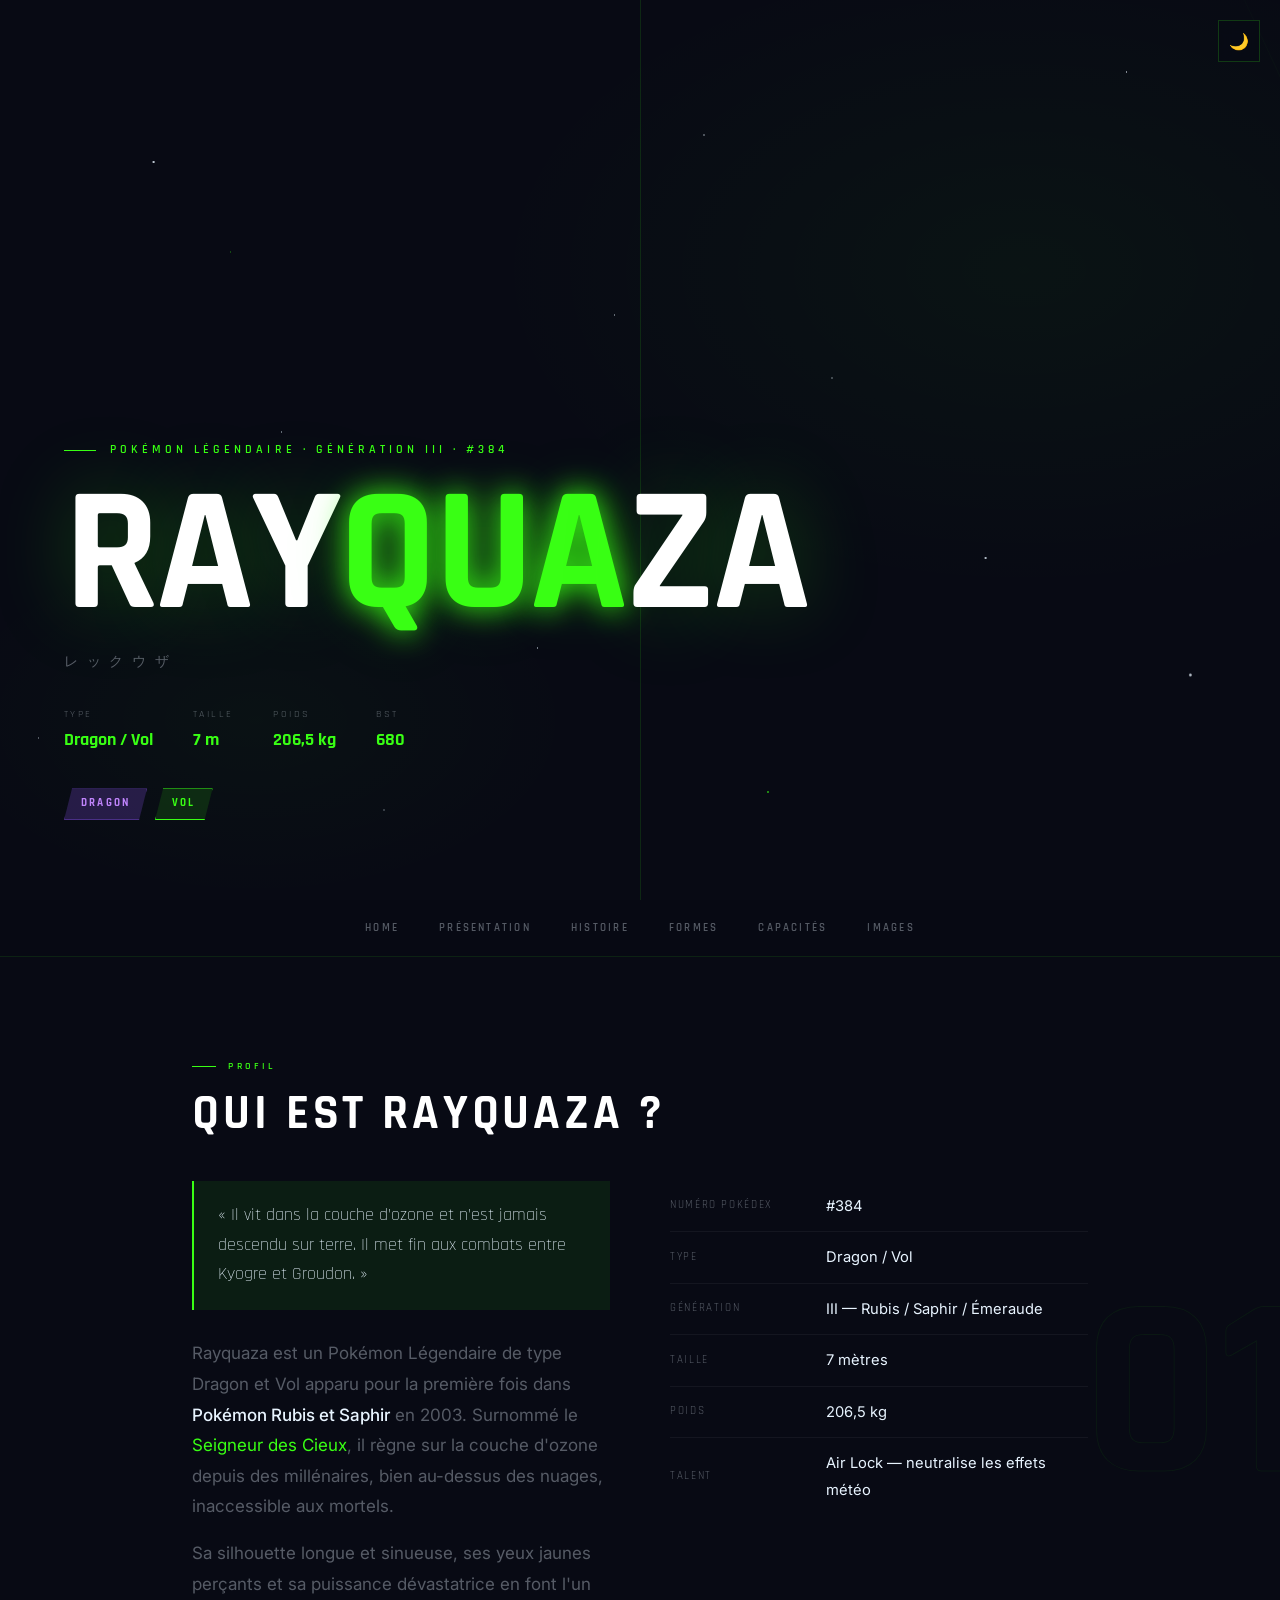
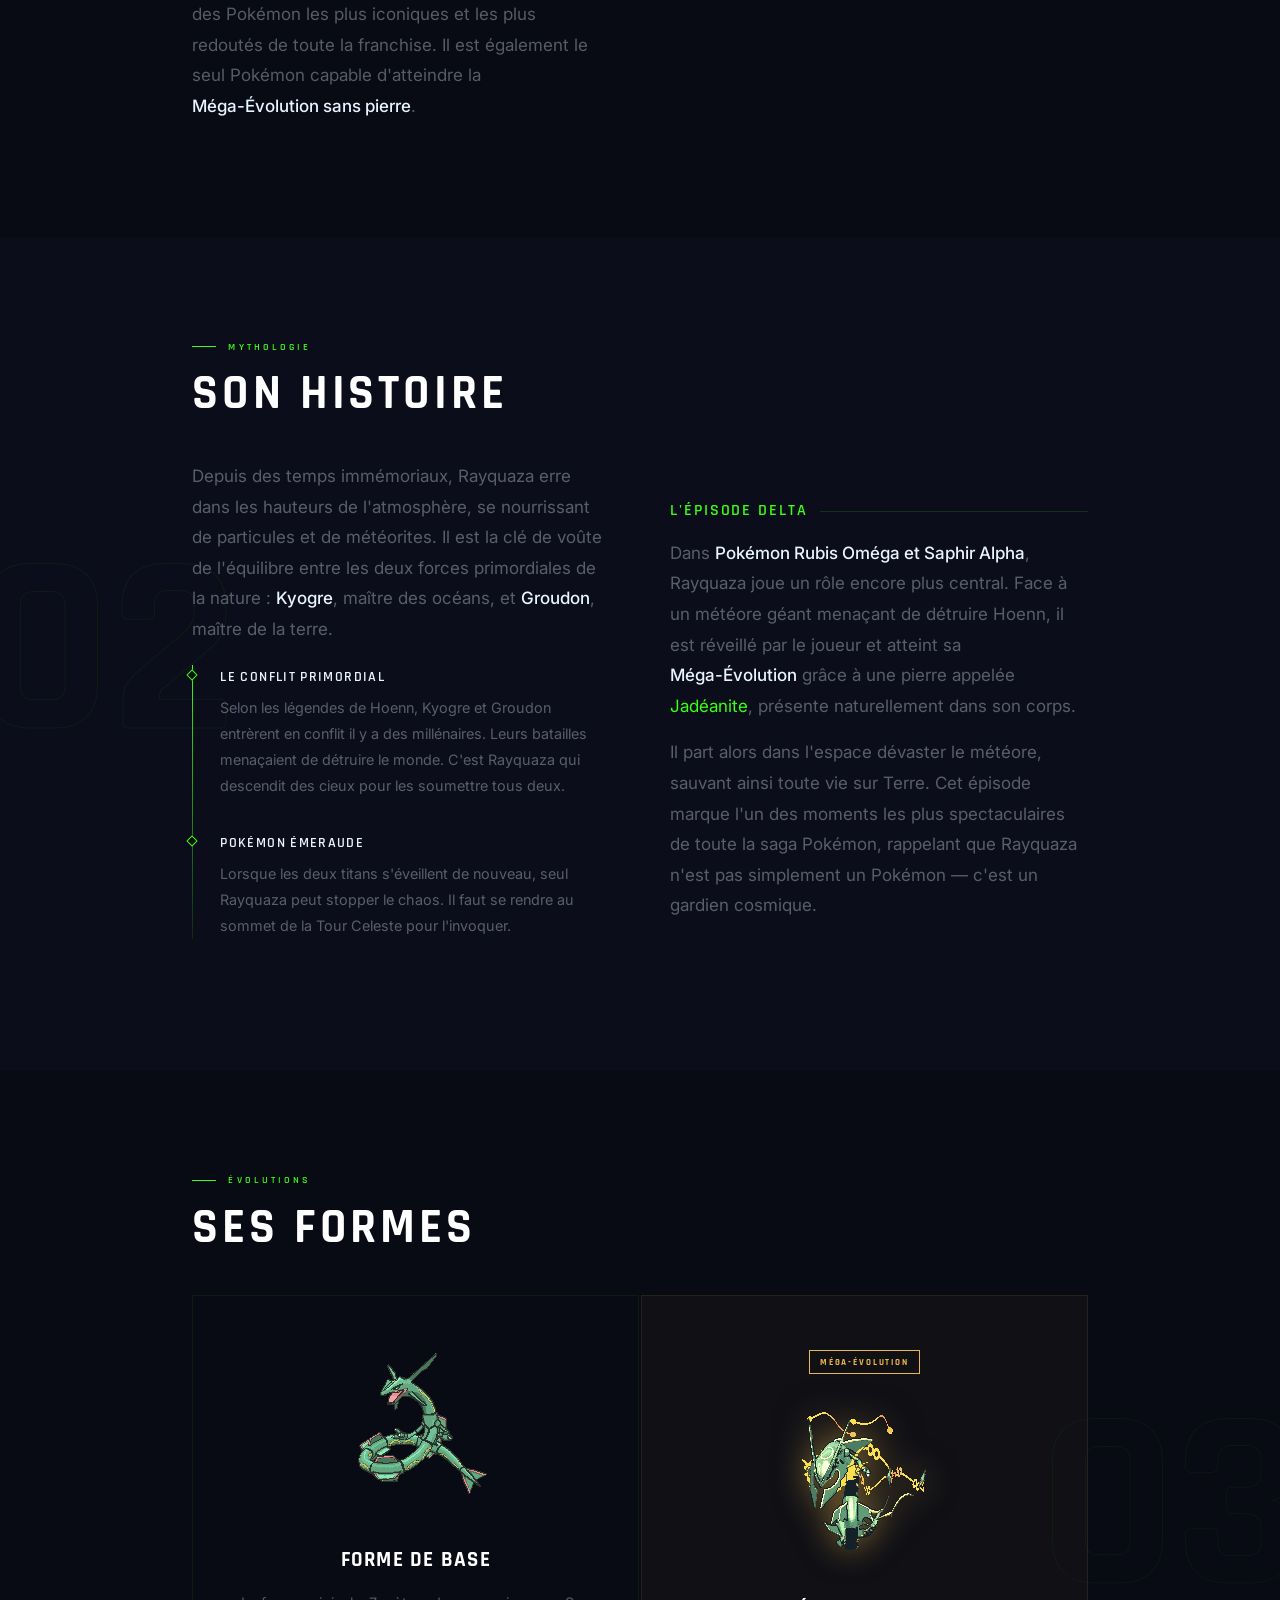
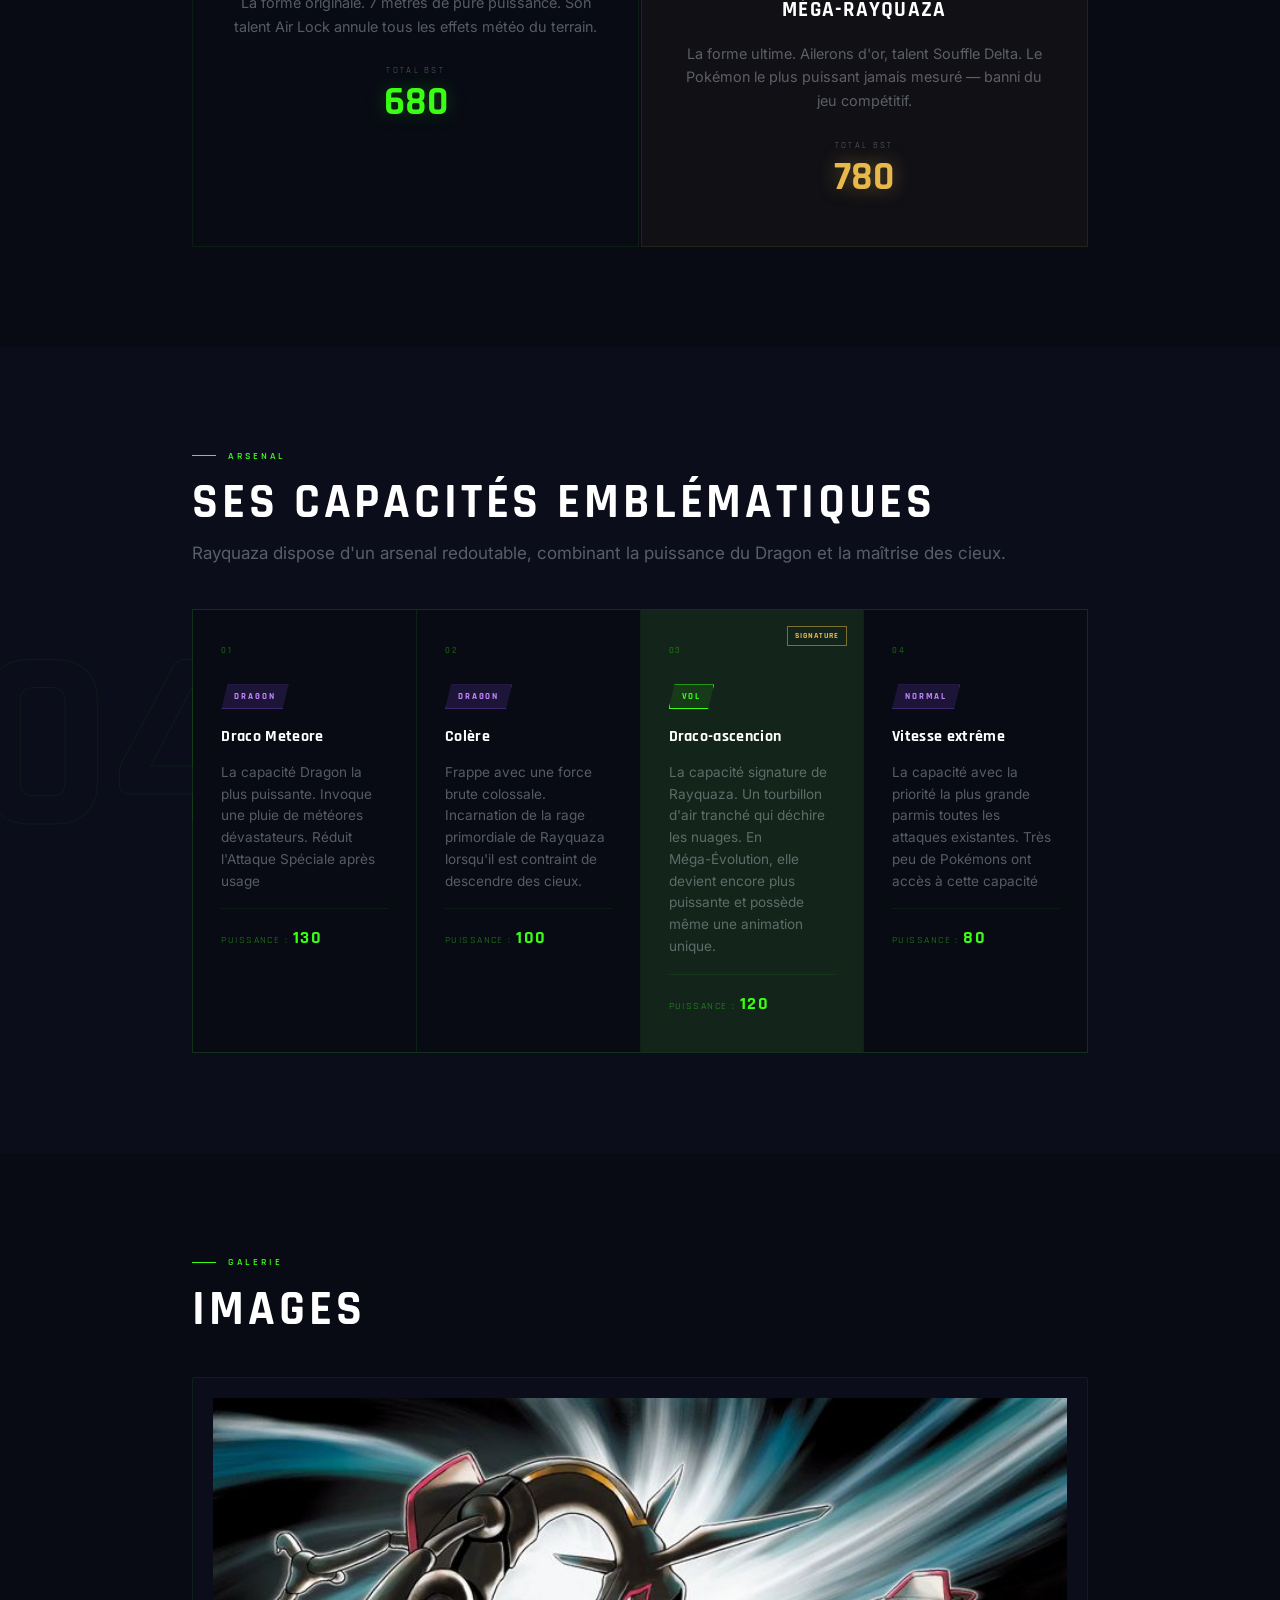
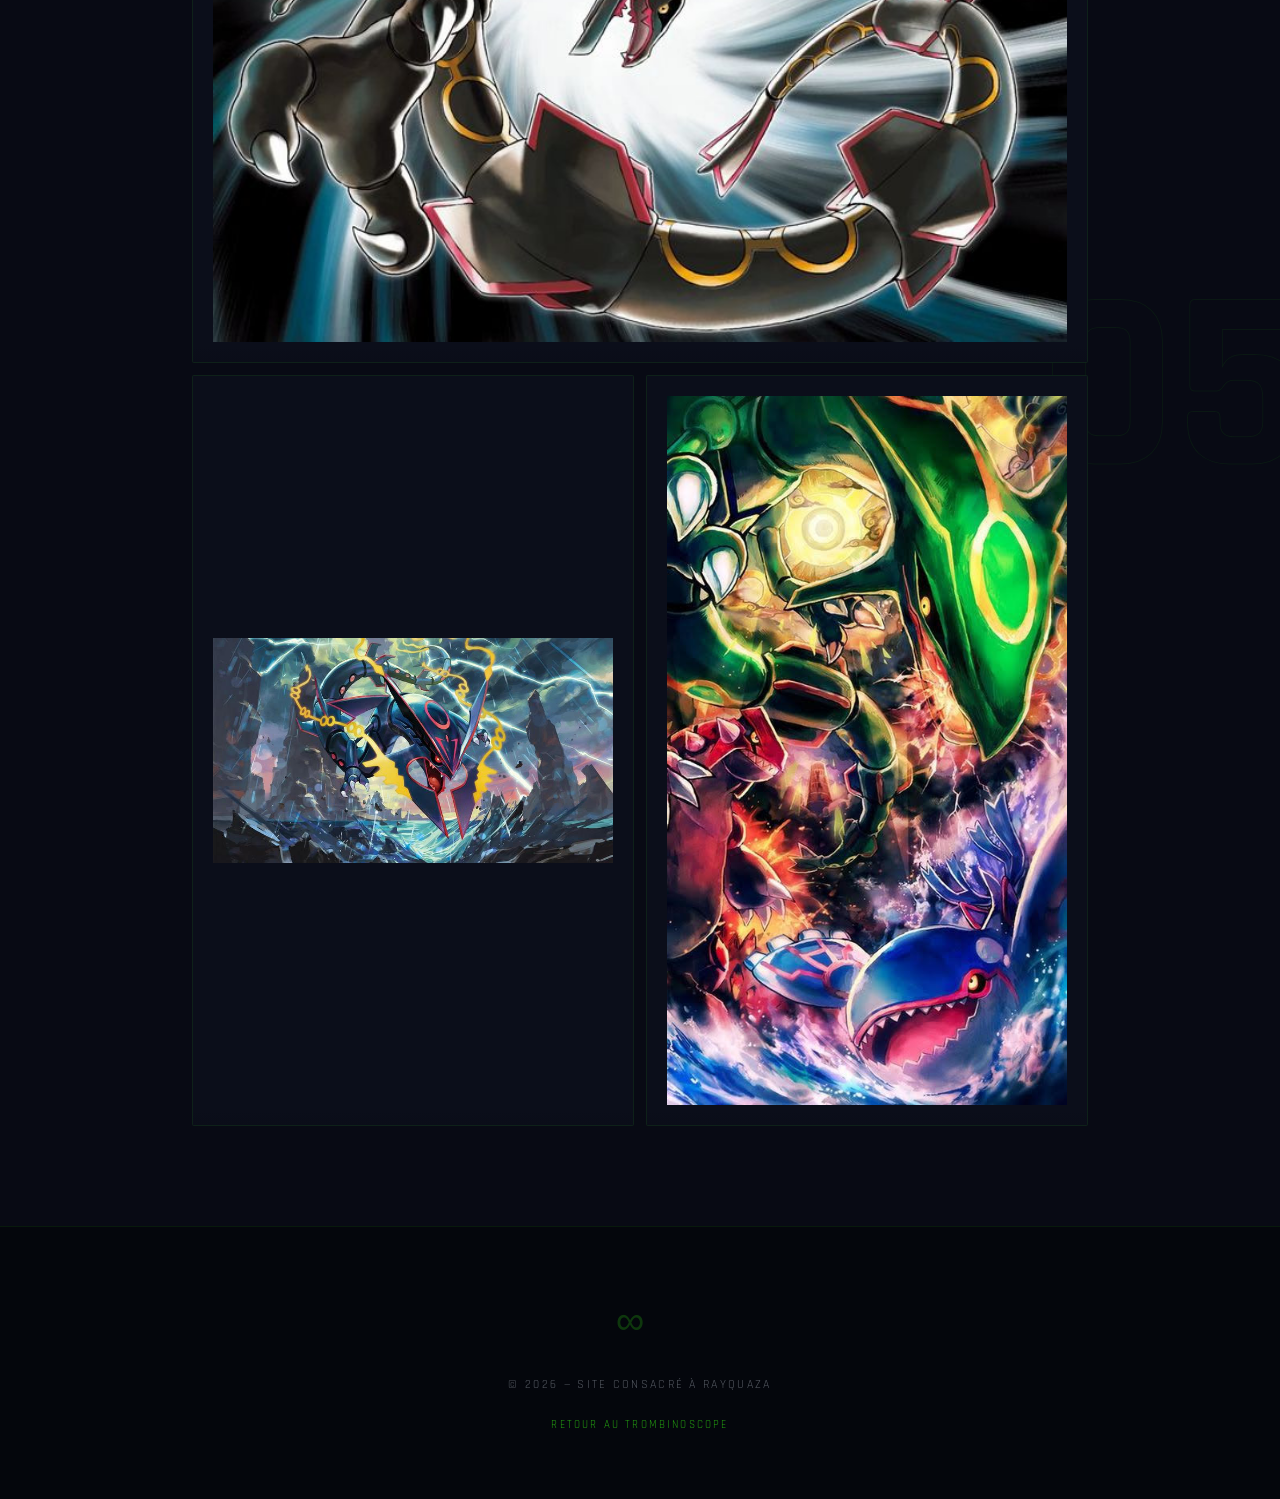
==== commit dd4f026e: "mise en ligne des gifs" ====
--- a/index.html
+++ b/index.html
@@ -168,7 +168,7 @@
 
           <div class="forme-card">
             <div class="forme-placeholder">
-              <img src="https://play.pokemonshowdown.com/sprites/ani/rayquaza.gif" alt="Rayquaza forme de base animé">
+              <img src="img/rayquaza.gif" alt="Rayquaza forme de base animé">
             </div>
             <h3>Forme de Base</h3>
             <p>La forme originale. 7 mètres de pure puissance. Son talent Air Lock annule tous les effets météo du terrain.</p>
@@ -181,7 +181,7 @@
           <div class="forme-card mega">
             <div class="forme-badge-mega">MÉGA-ÉVOLUTION</div>
             <div class="forme-placeholder">
-              <img src="https://play.pokemonshowdown.com/sprites/ani/rayquaza-mega.gif" alt="Méga-Rayquaza animé">
+              <img src="img/méga-rayquaza.gif" alt="Méga-Rayquaza animé">
             </div>
             <h3>Méga-Rayquaza</h3>
             <p>La forme ultime. Ailerons d'or, talent Souffle Delta. Le Pokémon le plus puissant jamais mesuré — banni du jeu compétitif.</p>
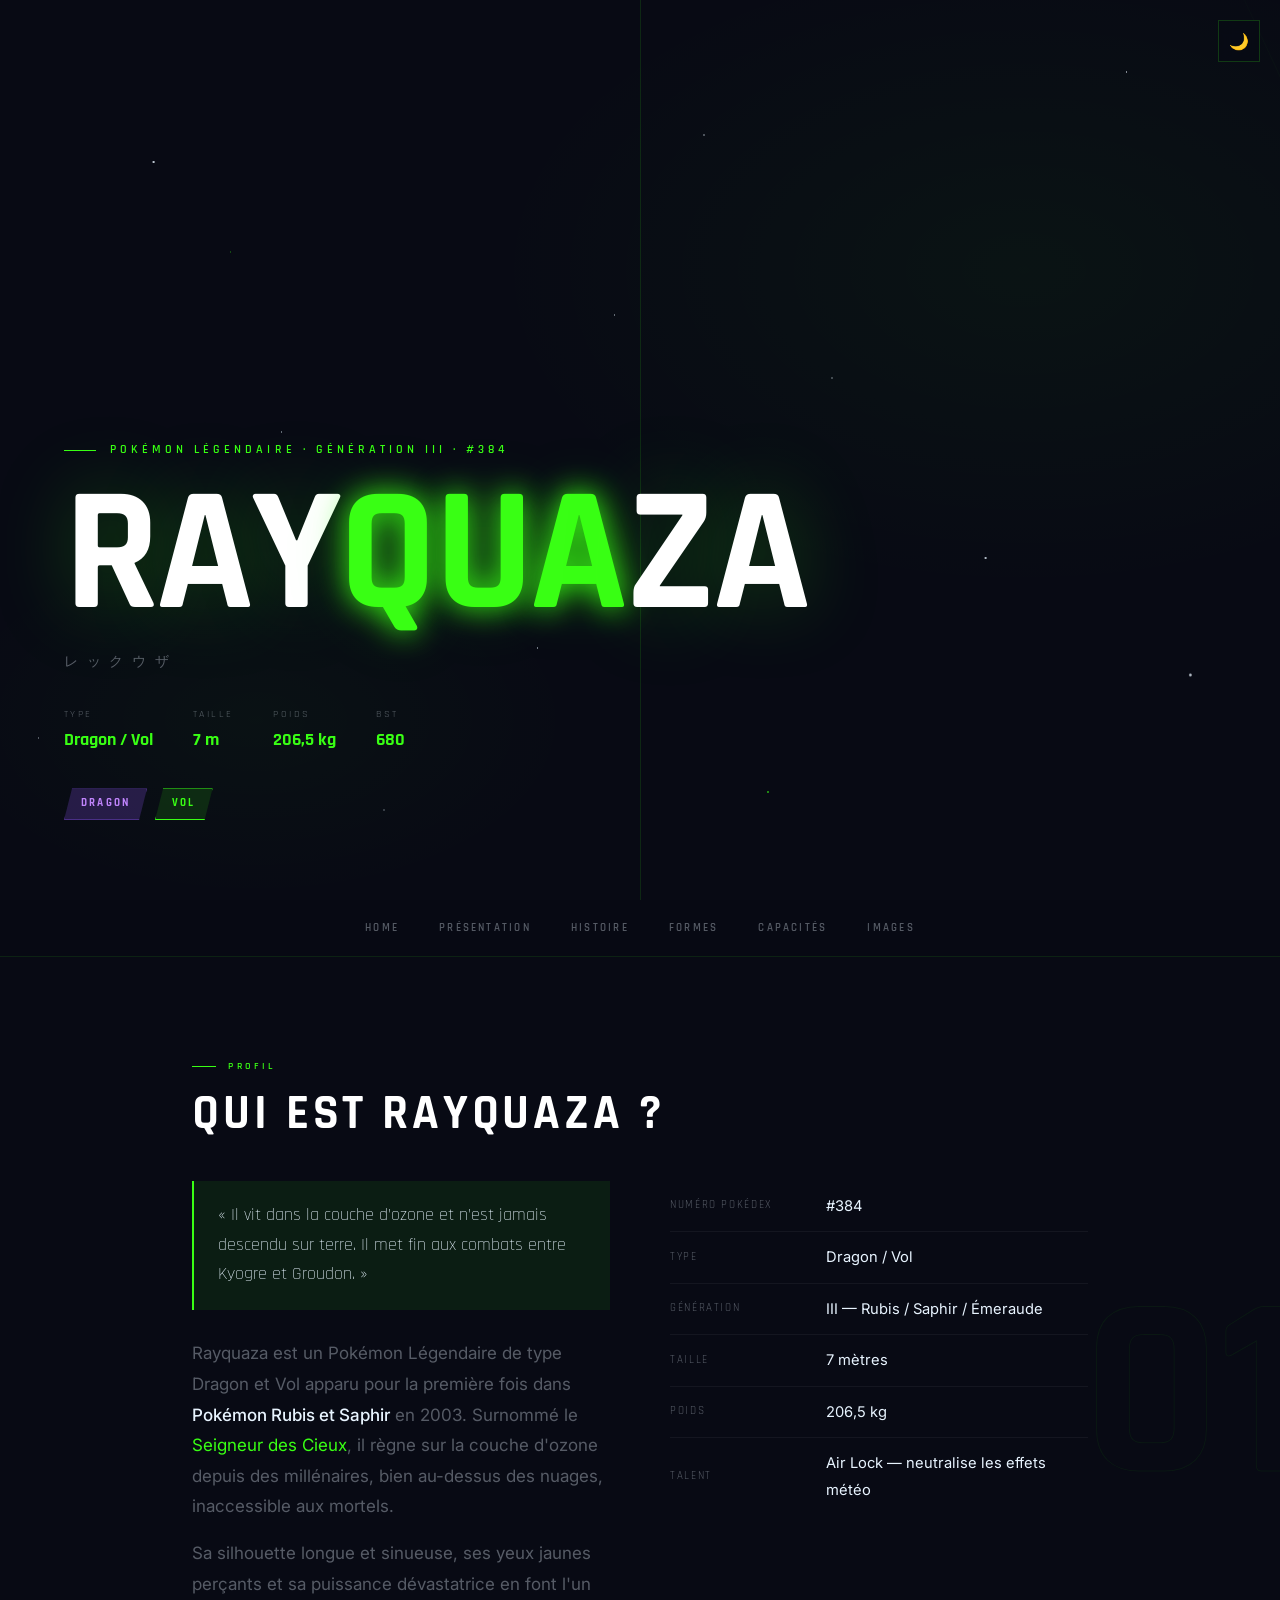
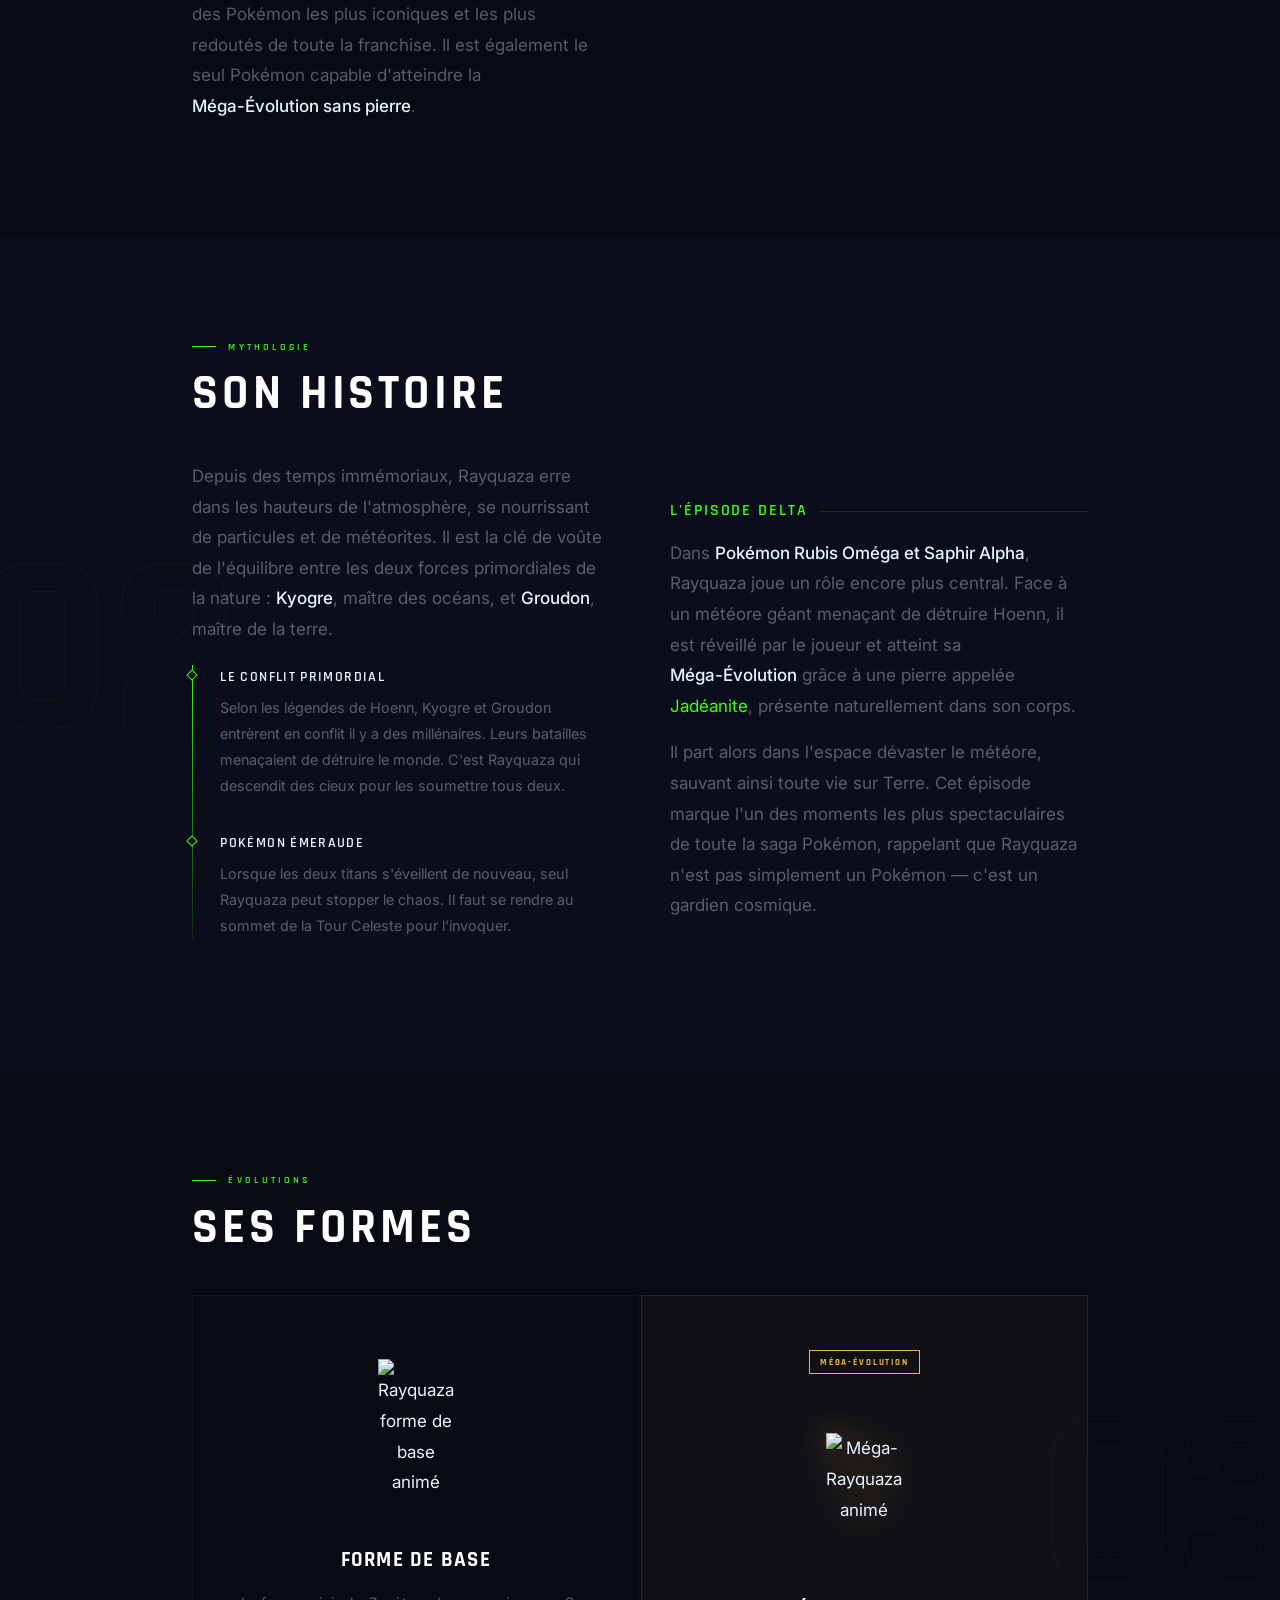
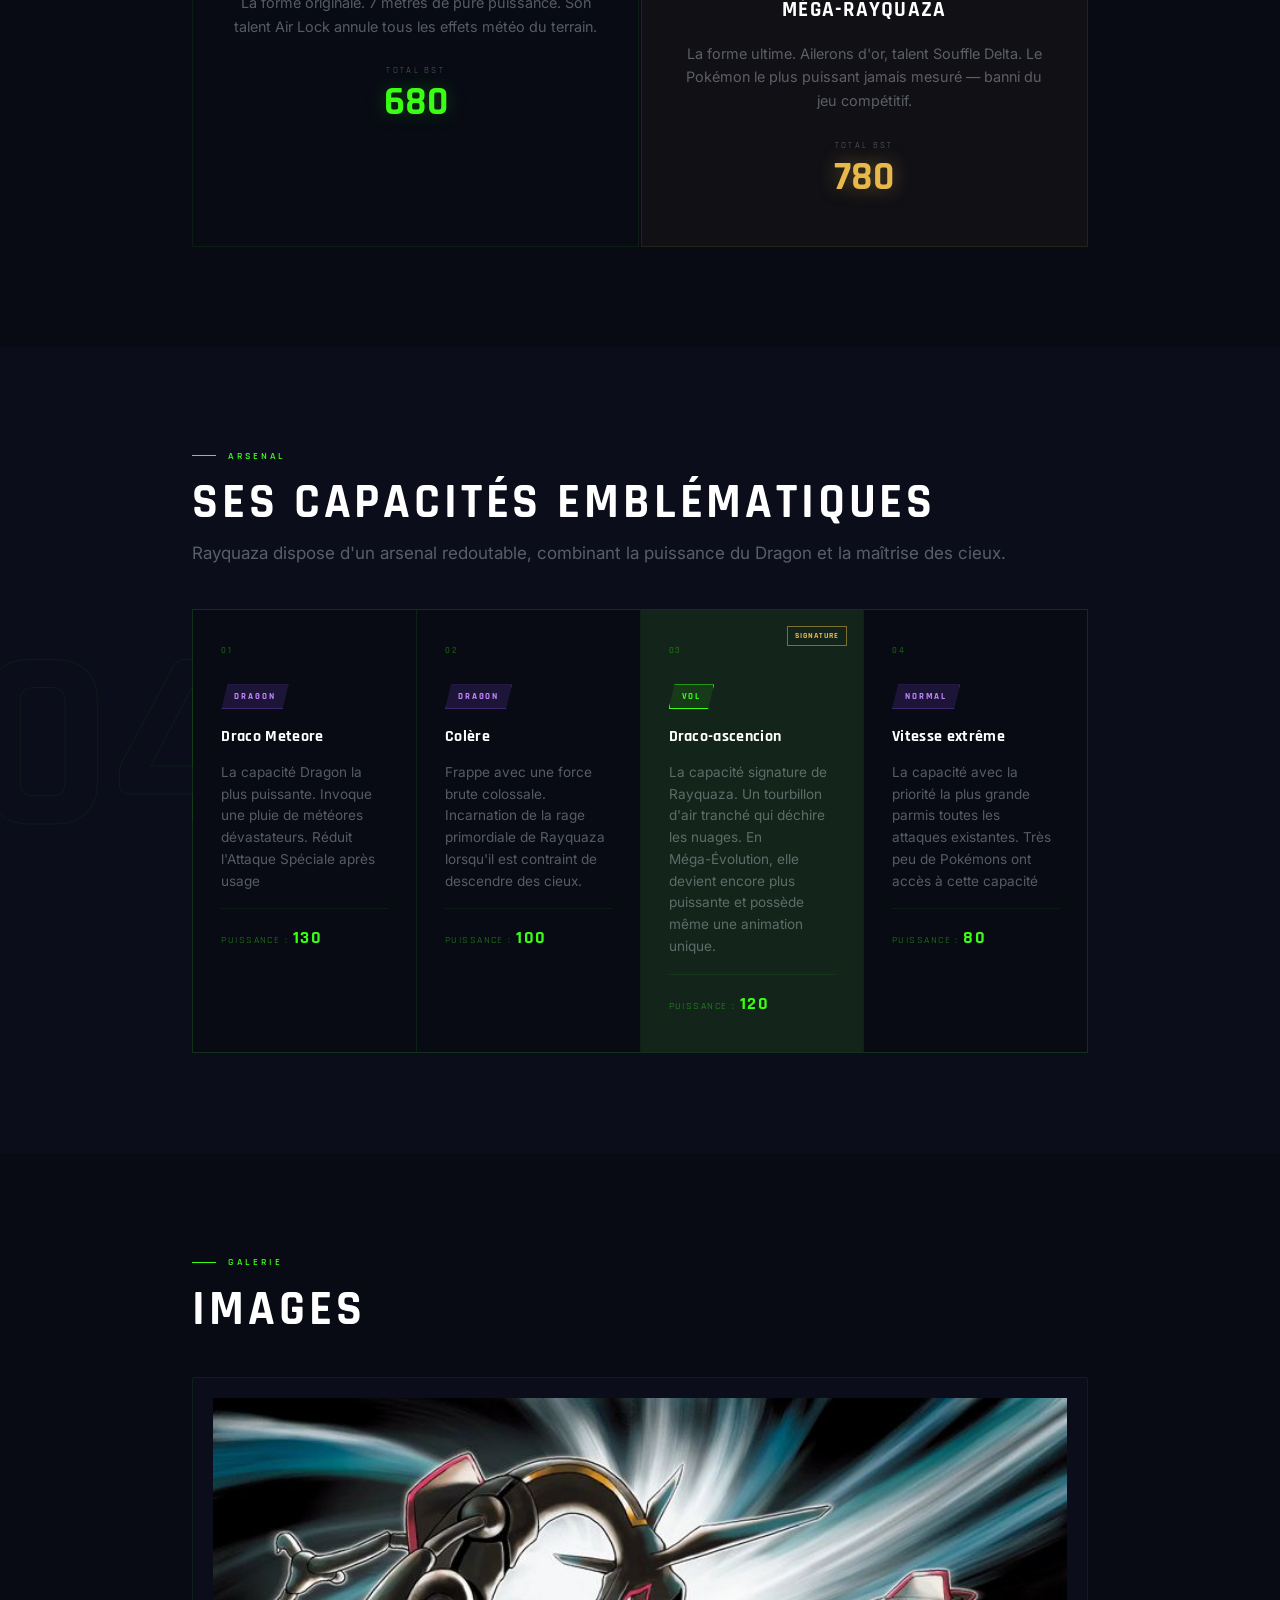
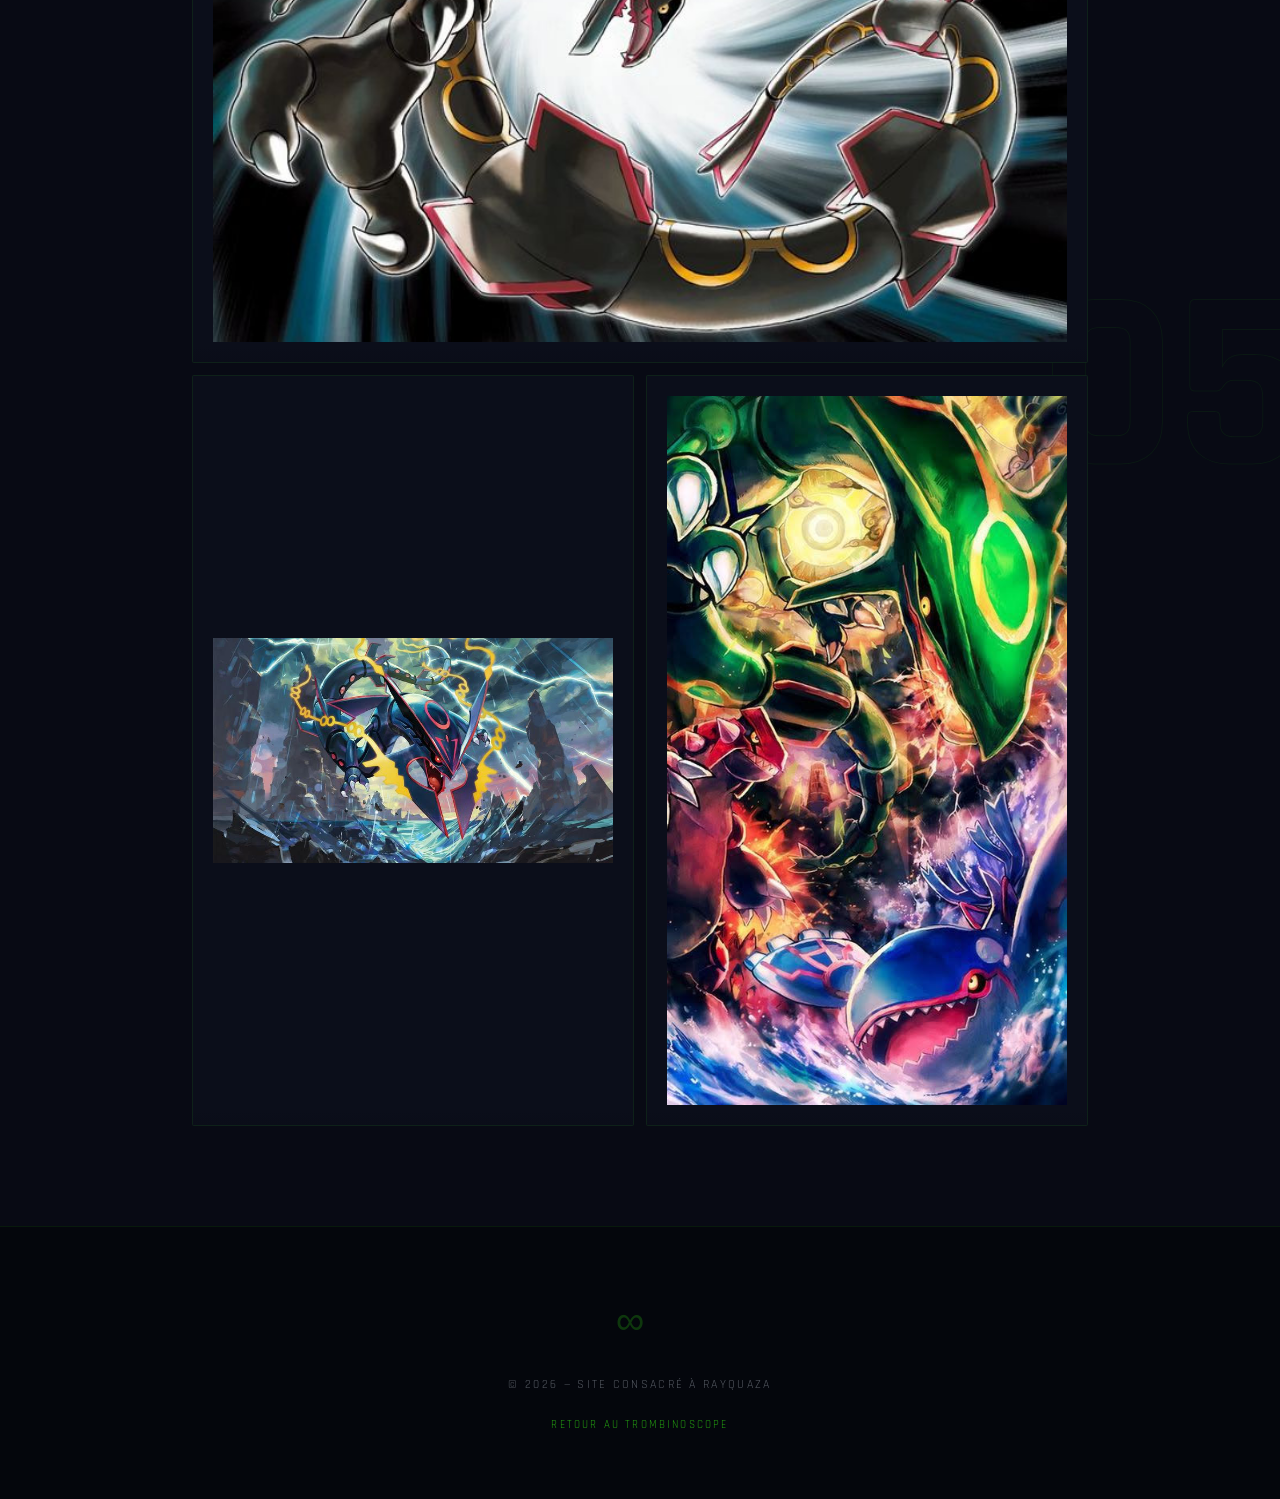
==== commit fbd25363: "ajout commentaire" ====
--- a/index.html
+++ b/index.html
@@ -1,5 +1,10 @@
 <!DOCTYPE html>
 <html lang="fr">
+<!-- ============================================================ -->
+<!-- HEAD — Métadonnées, polices et feuille de style             -->
+<!-- ============================================================ -->
+
+
 <head>
   <meta charset="UTF-8">
   <meta name="viewport" content="width=device-width, initial-scale=1.0">
@@ -11,16 +16,26 @@
 </head>
 <body>
 
+
+
+<!-- ============================================================ -->
+<!-- HEADER — Bannière principale avec étoiles, titre et stats  -->
+<!-- ============================================================ -->
   <header>
+    
+    <!-- Fond étoilé animé -->
     <div class="stars" aria-hidden="true">
       <div class="stars-layer s1"></div>
       <div class="stars-layer s2"></div>
       <div class="stars-layer s3"></div>
     </div>
 
-    <!-- Ligne diagonale style sillage -->
+
+    <!-- Ligne diagonale style sillage de Rayquaza -->
     <div class="rq-diagonal" aria-hidden="true"></div>
 
+
+    <!-- Contenu central : titre, stats, badges de type -->
     <div class="header-content">
       <p class="eyebrow">Pokémon Légendaire · Génération III · #384</p>
       <h1>Ray<span class="h1-highlight">qua</span>za</h1>
@@ -51,8 +66,16 @@
       </div>
     </div>
 
+
+    <!-- Bouton de basculement thème clair / sombre -->
     <button id="themeToggle" aria-label="Changer de thème">🌙</button>
   </header>
+
+
+
+<!-- ============================================================ -->
+<!-- NAV — Barre de navigation fixe                             -->
+<!-- ============================================================ -->
 
   <nav>
     <a href="https://salutoi3008.github.io/Trombinoscope-Anime-Manga/">Home</a>
@@ -63,9 +86,15 @@
     <a href="#images">Images</a>
   </nav>
 
+
+<!-- ============================================================ -->
+<!-- MAIN — Contenu principal                                    -->
+<!-- ============================================================ -->
   <main>
 
+
     <!-- 01 — PRÉSENTATION -->
+     
     <section id="présentation">
       <span class="section-label" aria-hidden="true">01</span>
       <div class="section-inner">
@@ -104,7 +133,9 @@
       </div>
     </section>
 
+
     <!-- 02 — LORE -->
+
     <section id="lore">
       <span class="section-label" aria-hidden="true">02</span>
       <div class="section-inner">
@@ -157,7 +188,9 @@
       </div>
     </section>
 
+
     <!-- 03 — FORMES -->
+
     <section id="formes">
       <span class="section-label" aria-hidden="true">03</span>
       <div class="section-inner">
@@ -168,7 +201,7 @@
 
           <div class="forme-card">
             <div class="forme-placeholder">
-              <img src="img/rayquaza.gif" alt="Rayquaza forme de base animé">
+              <img src="https://play.pokemonshowdown.com/sprites/ani/rayquaza.gif" alt="Rayquaza forme de base animé">
             </div>
             <h3>Forme de Base</h3>
             <p>La forme originale. 7 mètres de pure puissance. Son talent Air Lock annule tous les effets météo du terrain.</p>
@@ -181,7 +214,7 @@
           <div class="forme-card mega">
             <div class="forme-badge-mega">MÉGA-ÉVOLUTION</div>
             <div class="forme-placeholder">
-              <img src="img/méga-rayquaza.gif" alt="Méga-Rayquaza animé">
+              <img src="https://play.pokemonshowdown.com/sprites/ani/rayquaza-mega.gif" alt="Méga-Rayquaza animé">
             </div>
             <h3>Méga-Rayquaza</h3>
             <p>La forme ultime. Ailerons d'or, talent Souffle Delta. Le Pokémon le plus puissant jamais mesuré — banni du jeu compétitif.</p>
@@ -195,7 +228,9 @@
       </div>
     </section>
 
+
     <!-- 04 — CAPACITÉS -->
+
     <section id="capacités">
       <span class="section-label" aria-hidden="true">04</span>
       <div class="section-inner">
@@ -243,7 +278,10 @@
       </div>
     </section>
 
+
+  
     <!-- 05 — IMAGES -->
+
     <section id="images">
       <span class="section-label" aria-hidden="true">05</span>
       <div class="section-inner">
@@ -269,6 +307,12 @@
     </section>
 
   </main>
+
+
+
+<!-- ============================================================ -->
+<!-- FOOTER — Copyright et lien retour                          -->
+<!-- ============================================================ -->
 
   <footer>
     <span class="footer-symbol">∞</span>
@@ -276,13 +320,18 @@
     <a href="https://salutoi3008.github.io/Trombinoscope-Anime-Manga/">Retour au Trombinoscope</a>
   </footer>
 
+
+  <!-- Bouton retour en haut (visible après 600px de scroll) -->
   <button id="backToTop" aria-label="Retour en haut">↑</button>
+
 
   <!-- OVERLAY ZOOM -->
   <div id="overlay">
     <img id="overlay-img" src="" alt="Image agrandie">
   </div>
 
+
+  <!-- Script principal : zoom, scroll, thème -->
   <script src="script.js"></script>
 </body>
 </html>
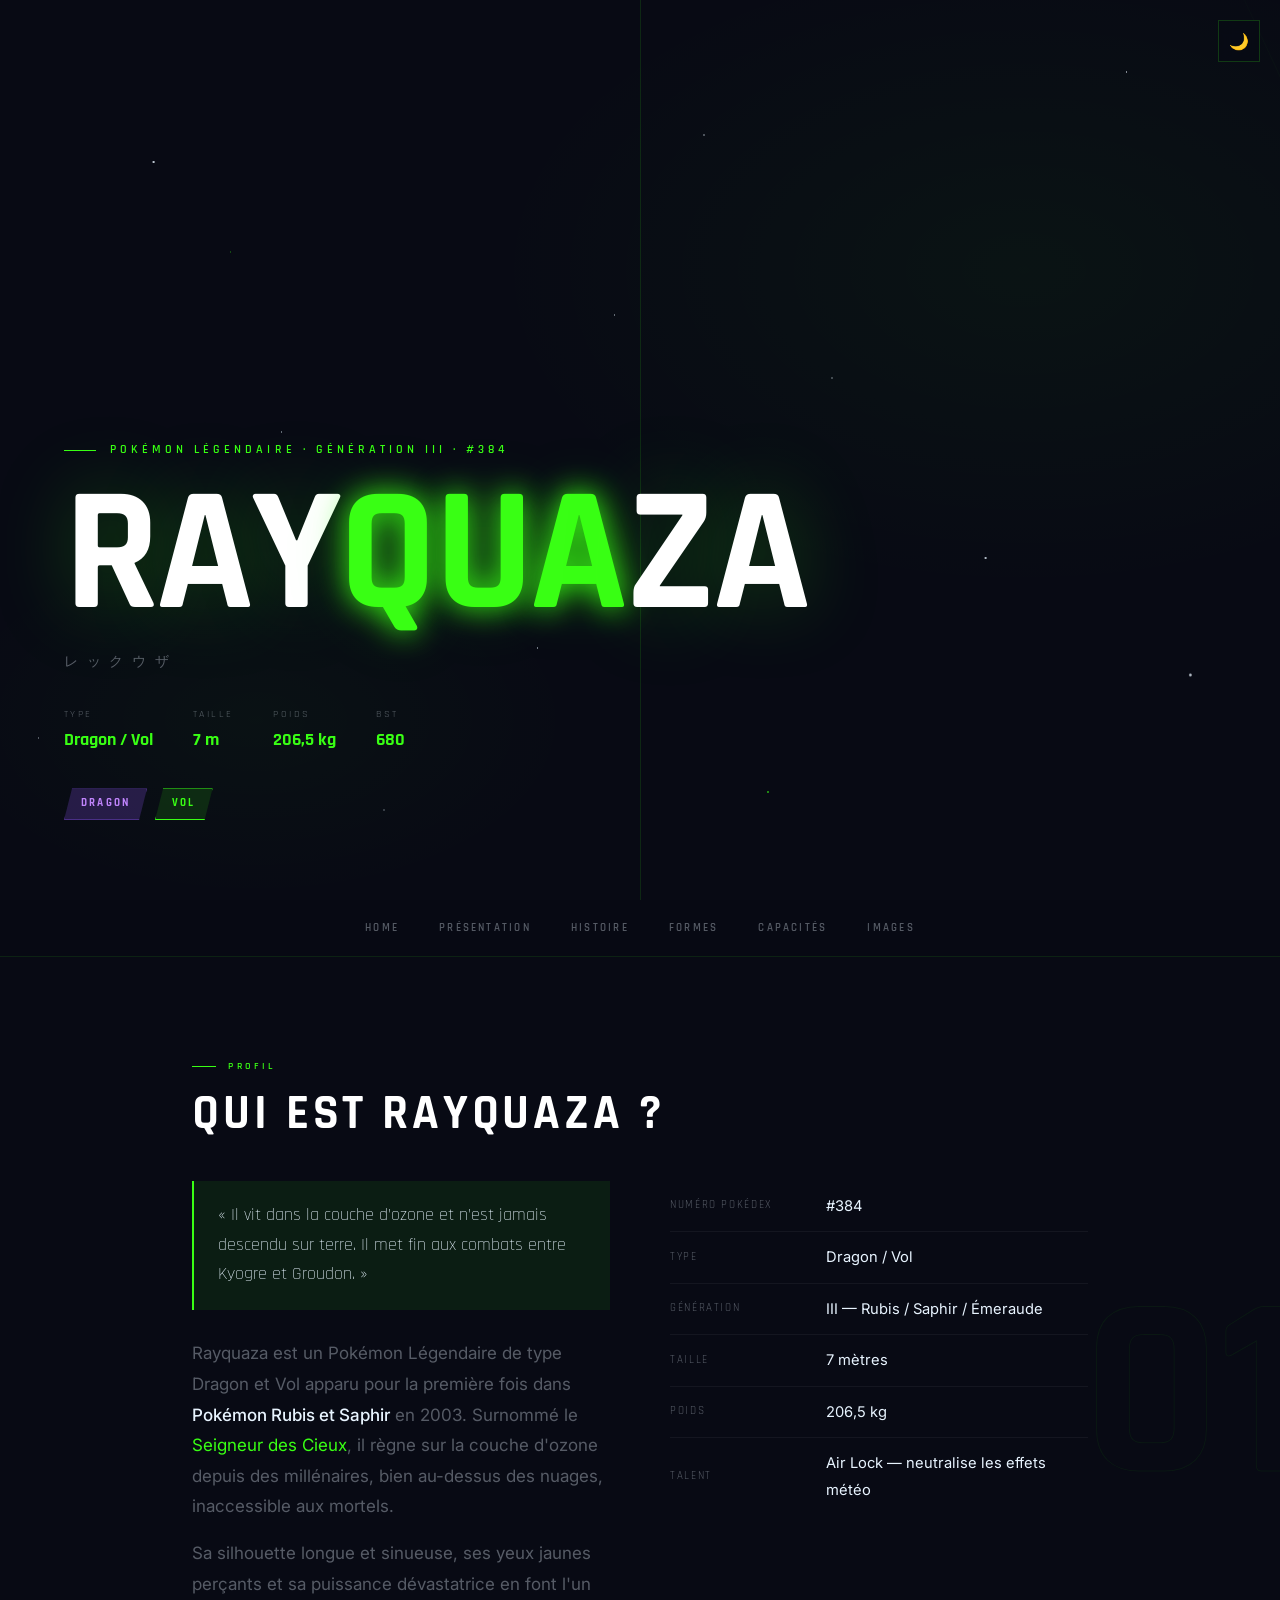
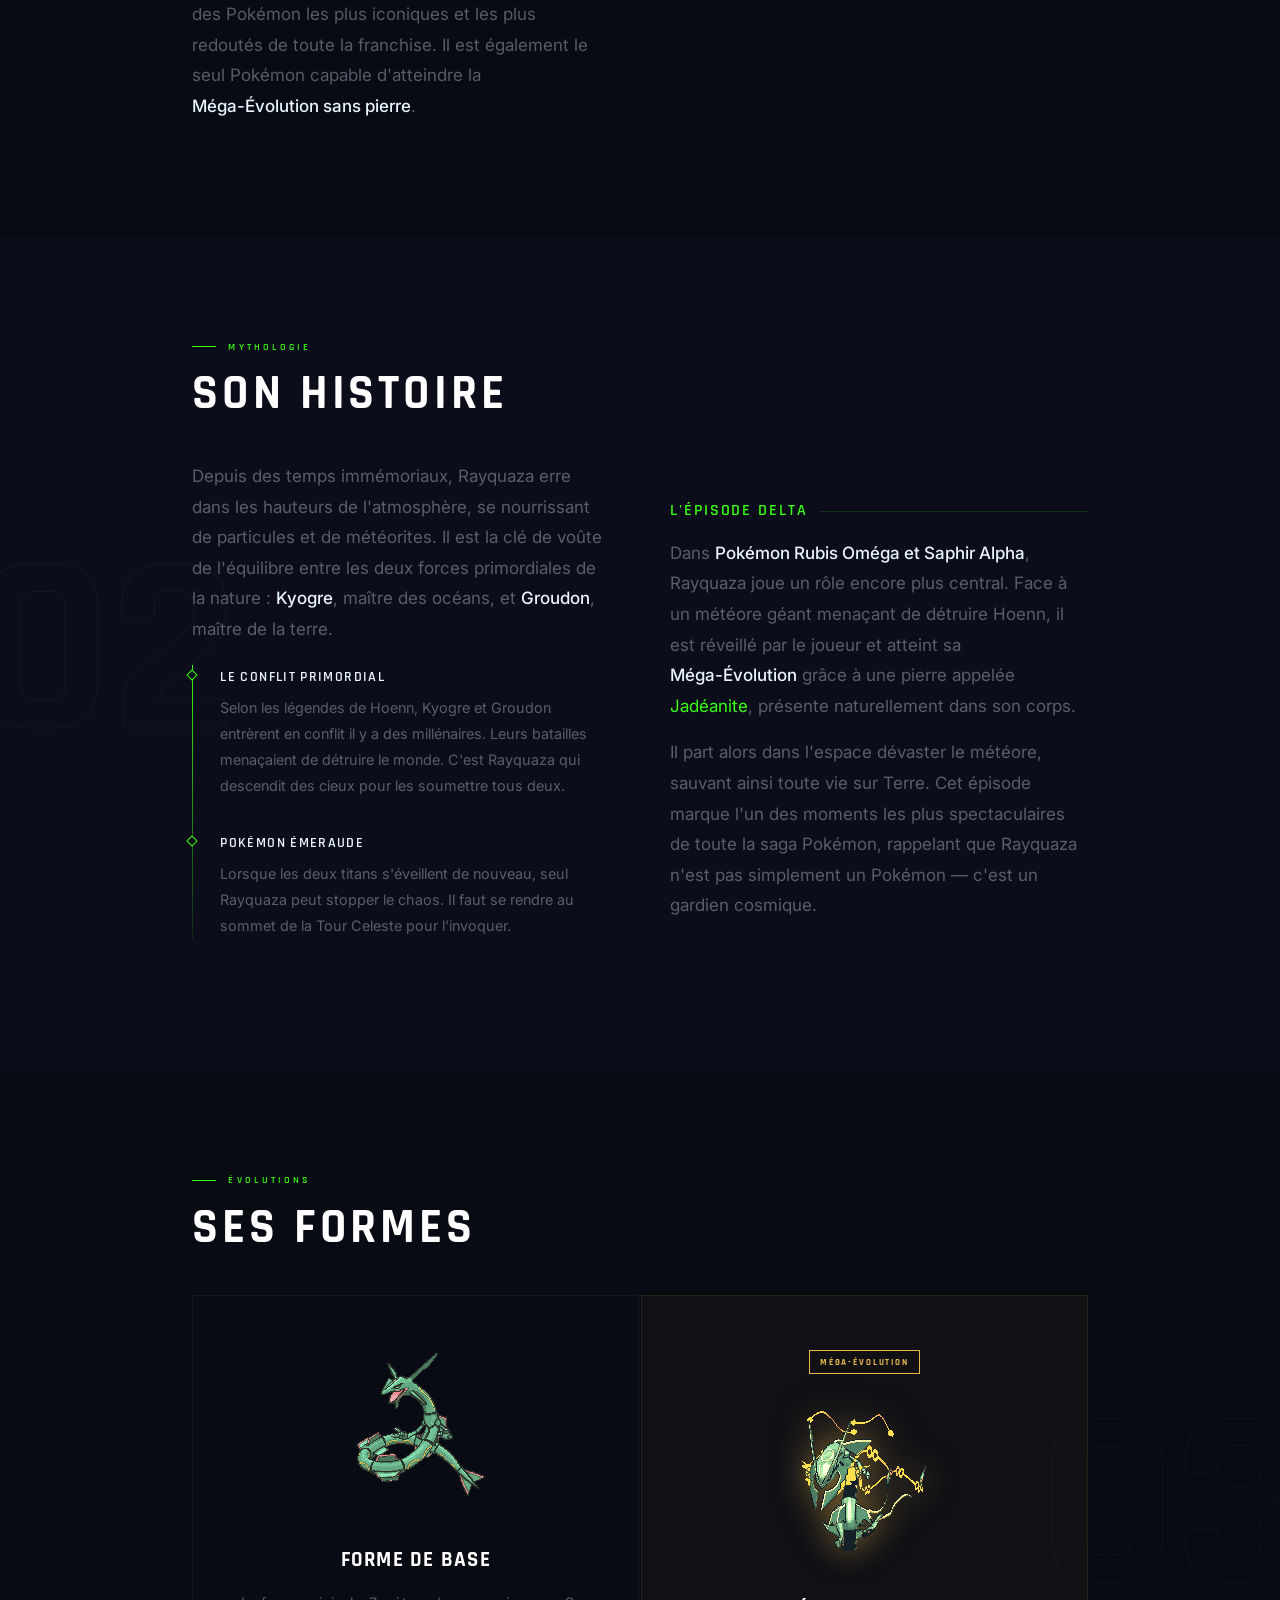
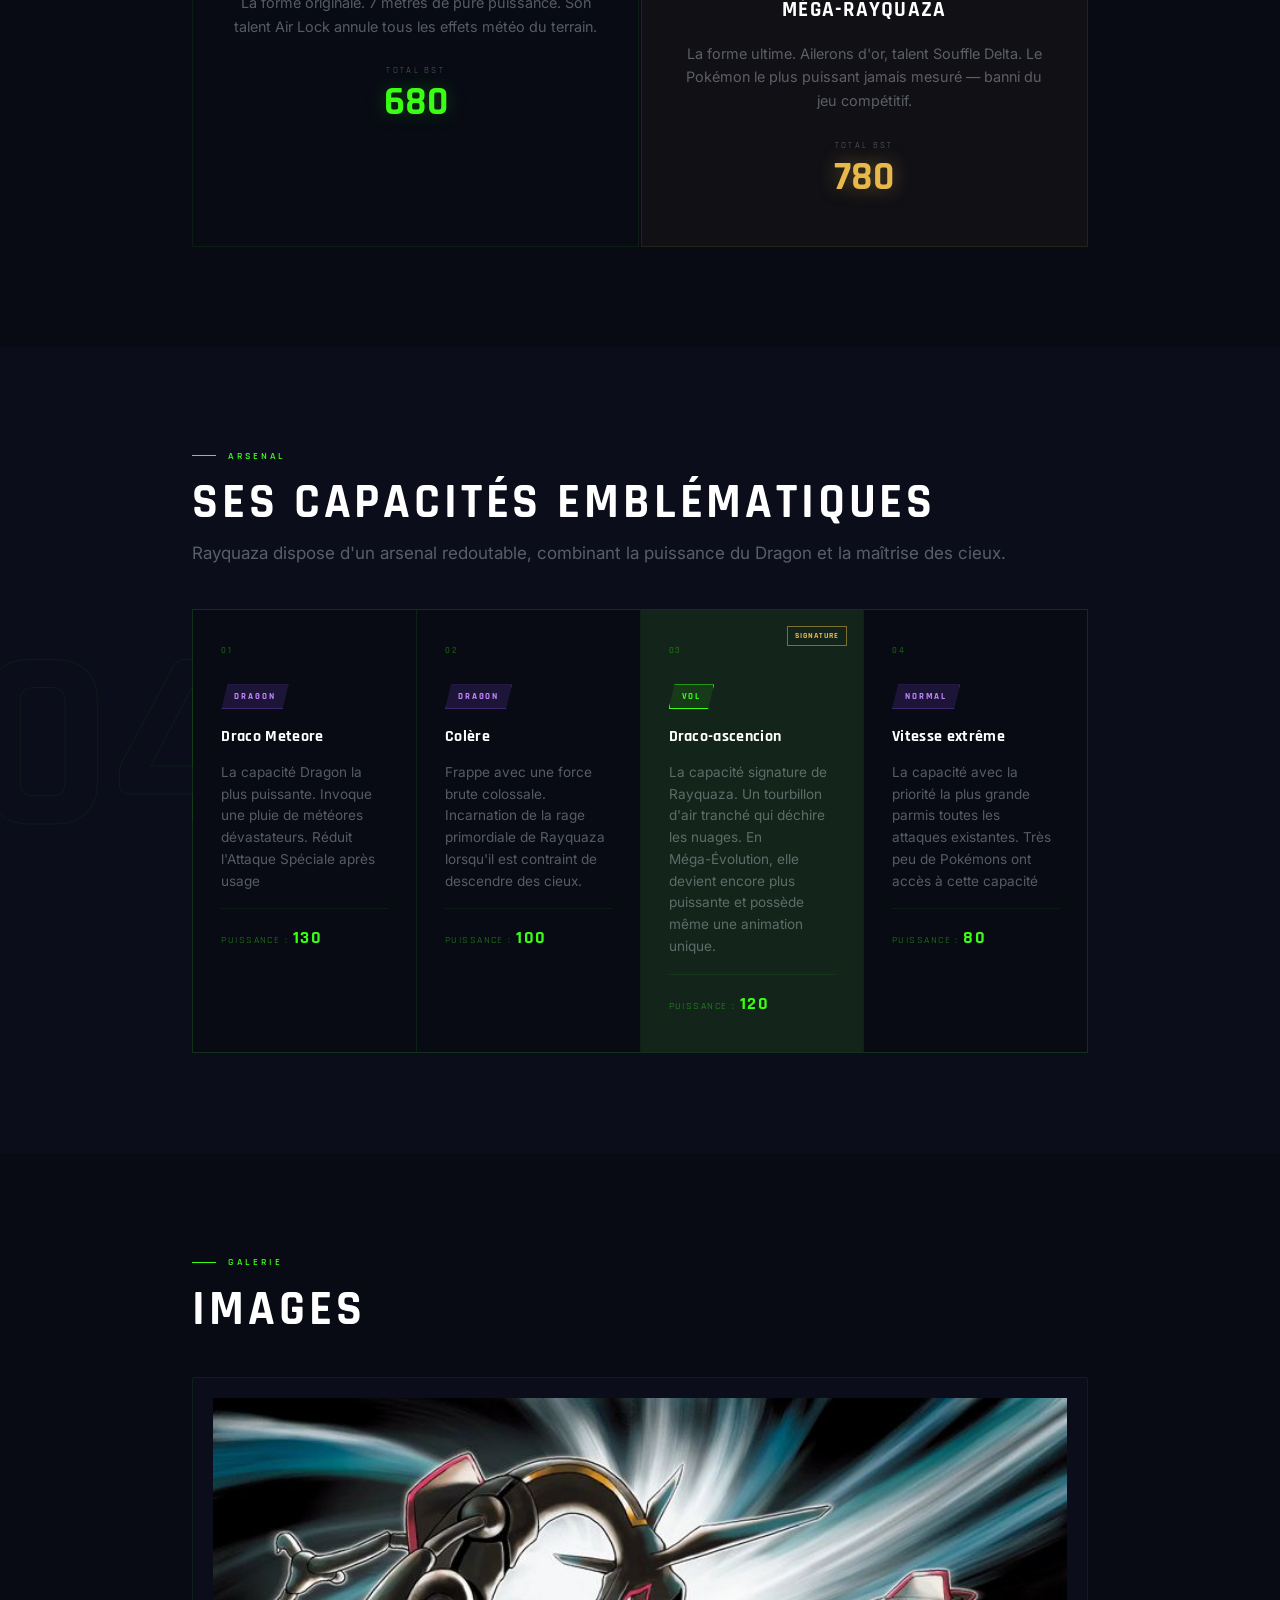
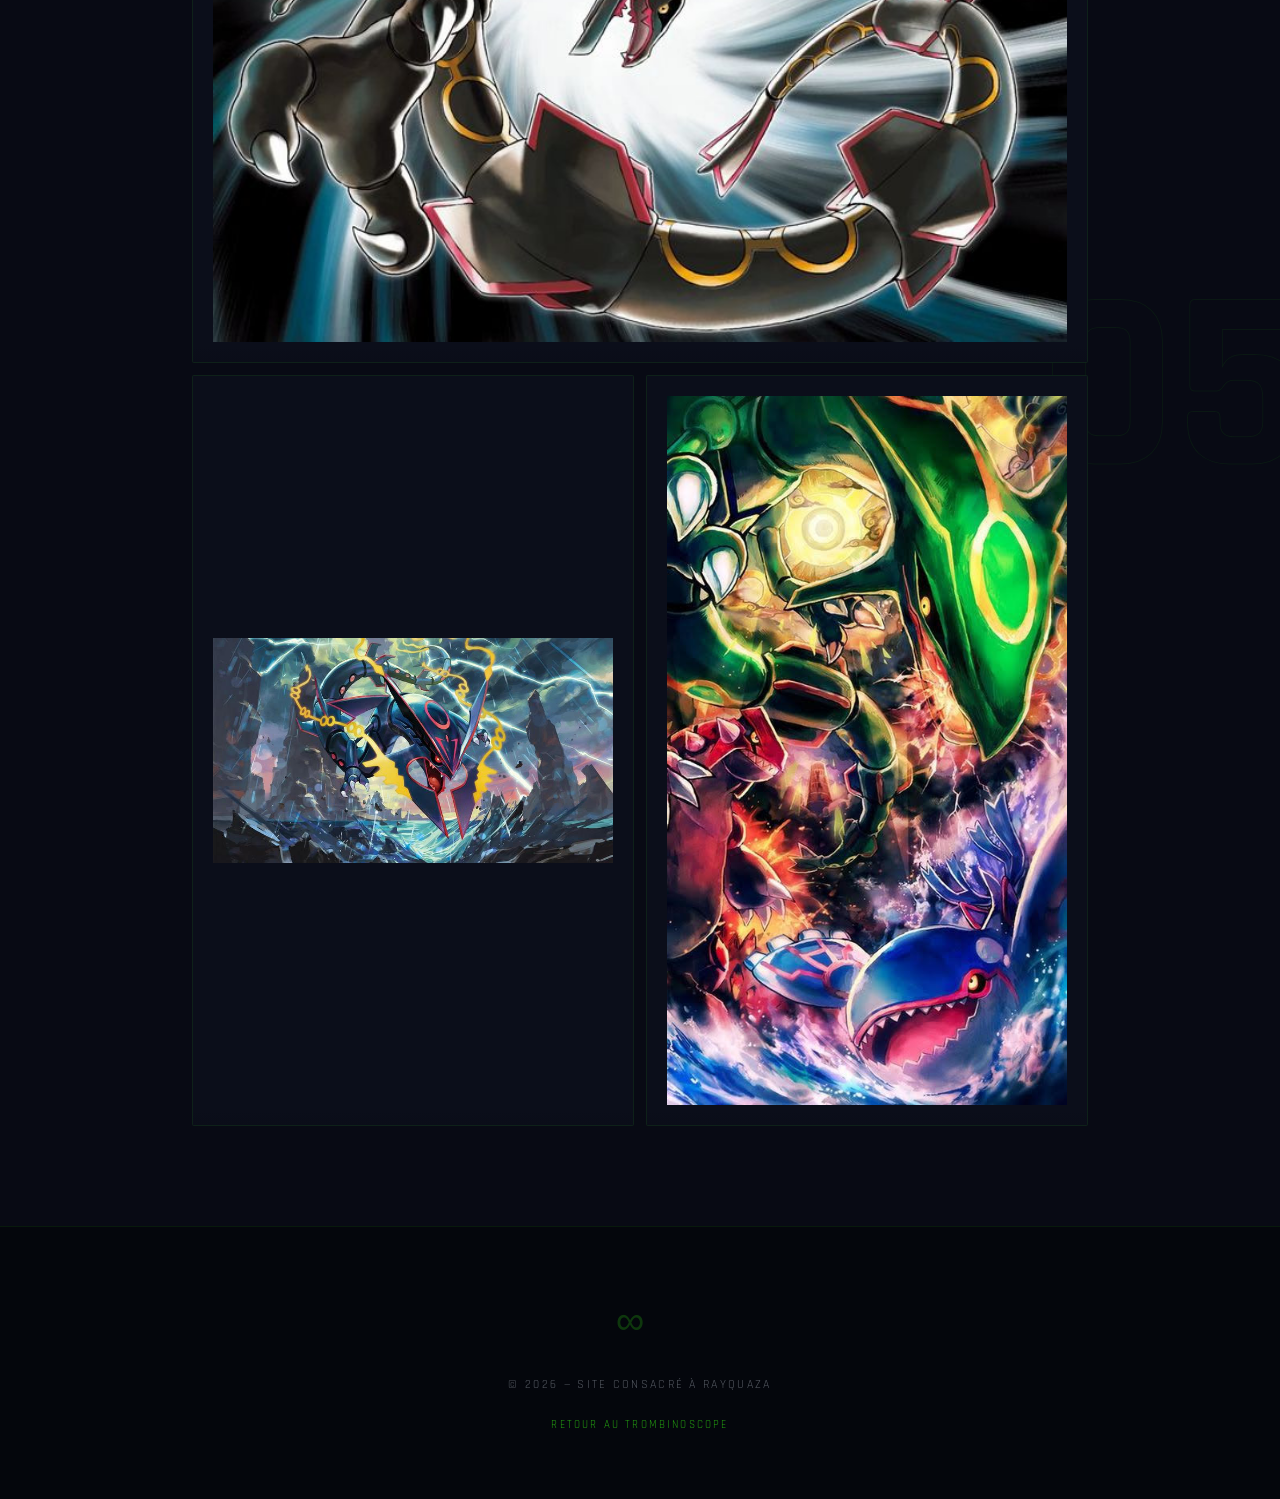
==== commit 2bda308f: "correction bug" ====
--- a/index.html
+++ b/index.html
@@ -3,8 +3,6 @@
 <!-- ============================================================ -->
 <!-- HEAD — Métadonnées, polices et feuille de style             -->
 <!-- ============================================================ -->
-
-
 <head>
   <meta charset="UTF-8">
   <meta name="viewport" content="width=device-width, initial-scale=1.0">
@@ -16,13 +14,10 @@
 </head>
 <body>
 
-
-
 <!-- ============================================================ -->
 <!-- HEADER — Bannière principale avec étoiles, titre et stats  -->
 <!-- ============================================================ -->
   <header>
-    
     <!-- Fond étoilé animé -->
     <div class="stars" aria-hidden="true">
       <div class="stars-layer s1"></div>
@@ -30,10 +25,8 @@
       <div class="stars-layer s3"></div>
     </div>
 
-
     <!-- Ligne diagonale style sillage de Rayquaza -->
     <div class="rq-diagonal" aria-hidden="true"></div>
-
 
     <!-- Contenu central : titre, stats, badges de type -->
     <div class="header-content">
@@ -66,17 +59,13 @@
       </div>
     </div>
 
-
     <!-- Bouton de basculement thème clair / sombre -->
     <button id="themeToggle" aria-label="Changer de thème">🌙</button>
   </header>
 
-
-
 <!-- ============================================================ -->
 <!-- NAV — Barre de navigation fixe                             -->
 <!-- ============================================================ -->
-
   <nav>
     <a href="https://salutoi3008.github.io/Trombinoscope-Anime-Manga/">Home</a>
     <a href="#présentation">Présentation</a>
@@ -86,15 +75,12 @@
     <a href="#images">Images</a>
   </nav>
 
-
 <!-- ============================================================ -->
 <!-- MAIN — Contenu principal                                    -->
 <!-- ============================================================ -->
   <main>
 
-
     <!-- 01 — PRÉSENTATION -->
-     
     <section id="présentation">
       <span class="section-label" aria-hidden="true">01</span>
       <div class="section-inner">
@@ -133,9 +119,7 @@
       </div>
     </section>
 
-
     <!-- 02 — LORE -->
-
     <section id="lore">
       <span class="section-label" aria-hidden="true">02</span>
       <div class="section-inner">
@@ -188,9 +172,7 @@
       </div>
     </section>
 
-
     <!-- 03 — FORMES -->
-
     <section id="formes">
       <span class="section-label" aria-hidden="true">03</span>
       <div class="section-inner">
@@ -201,7 +183,7 @@
 
           <div class="forme-card">
             <div class="forme-placeholder">
-              <img src="https://play.pokemonshowdown.com/sprites/ani/rayquaza.gif" alt="Rayquaza forme de base animé">
+              <img src="img/rayquaza.gif" alt="Rayquaza forme de base animé">
             </div>
             <h3>Forme de Base</h3>
             <p>La forme originale. 7 mètres de pure puissance. Son talent Air Lock annule tous les effets météo du terrain.</p>
@@ -214,7 +196,7 @@
           <div class="forme-card mega">
             <div class="forme-badge-mega">MÉGA-ÉVOLUTION</div>
             <div class="forme-placeholder">
-              <img src="https://play.pokemonshowdown.com/sprites/ani/rayquaza-mega.gif" alt="Méga-Rayquaza animé">
+              <img src="img/méga-rayquaza.gif" alt="Méga-Rayquaza animé">
             </div>
             <h3>Méga-Rayquaza</h3>
             <p>La forme ultime. Ailerons d'or, talent Souffle Delta. Le Pokémon le plus puissant jamais mesuré — banni du jeu compétitif.</p>
@@ -228,9 +210,7 @@
       </div>
     </section>
 
-
     <!-- 04 — CAPACITÉS -->
-
     <section id="capacités">
       <span class="section-label" aria-hidden="true">04</span>
       <div class="section-inner">
@@ -278,10 +258,7 @@
       </div>
     </section>
 
-
-  
     <!-- 05 — IMAGES -->
-
     <section id="images">
       <span class="section-label" aria-hidden="true">05</span>
       <div class="section-inner">
@@ -308,29 +285,23 @@
 
   </main>
 
-
-
 <!-- ============================================================ -->
 <!-- FOOTER — Copyright et lien retour                          -->
 <!-- ============================================================ -->
-
   <footer>
     <span class="footer-symbol">∞</span>
     <p>&copy; 2026 — Site consacré à Rayquaza</p>
     <a href="https://salutoi3008.github.io/Trombinoscope-Anime-Manga/">Retour au Trombinoscope</a>
   </footer>
 
-
   <!-- Bouton retour en haut (visible après 600px de scroll) -->
   <button id="backToTop" aria-label="Retour en haut">↑</button>
-
 
   <!-- OVERLAY ZOOM -->
   <div id="overlay">
     <img id="overlay-img" src="" alt="Image agrandie">
   </div>
 
-
   <!-- Script principal : zoom, scroll, thème -->
   <script src="script.js"></script>
 </body>
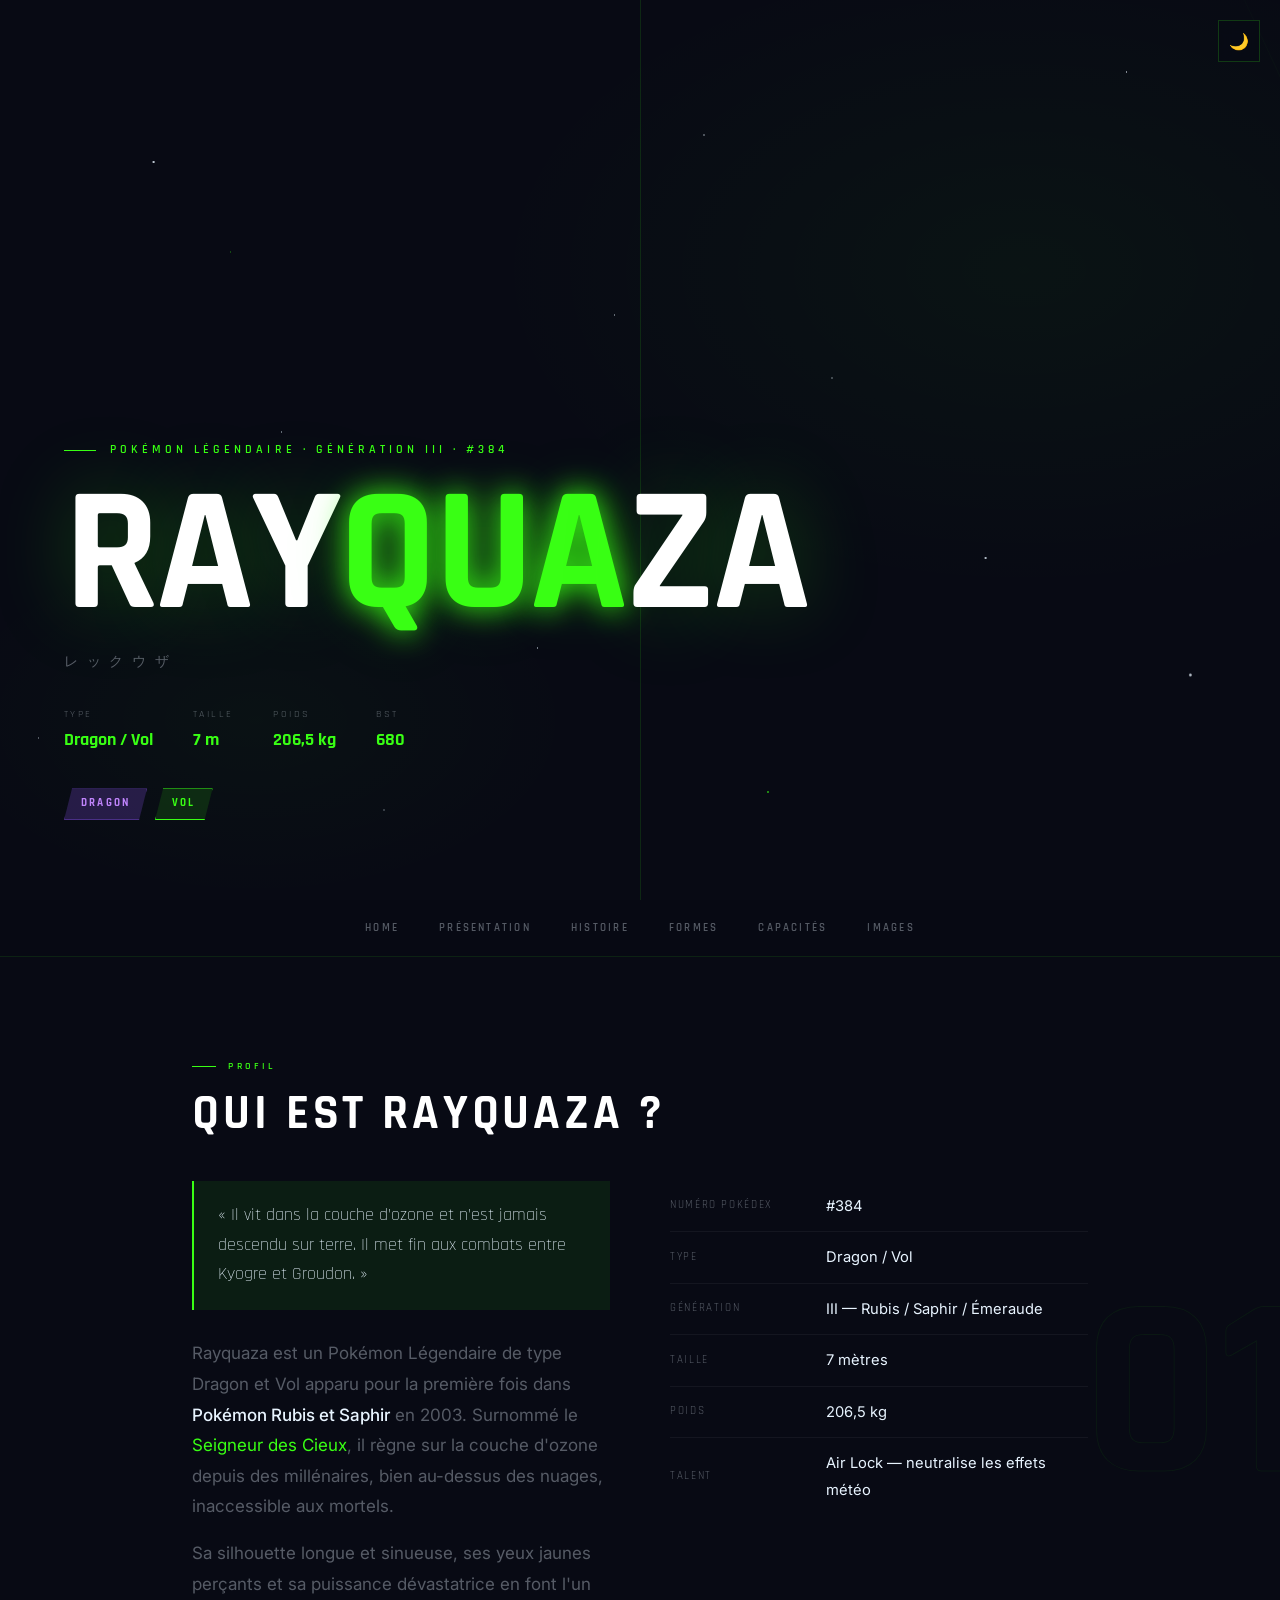
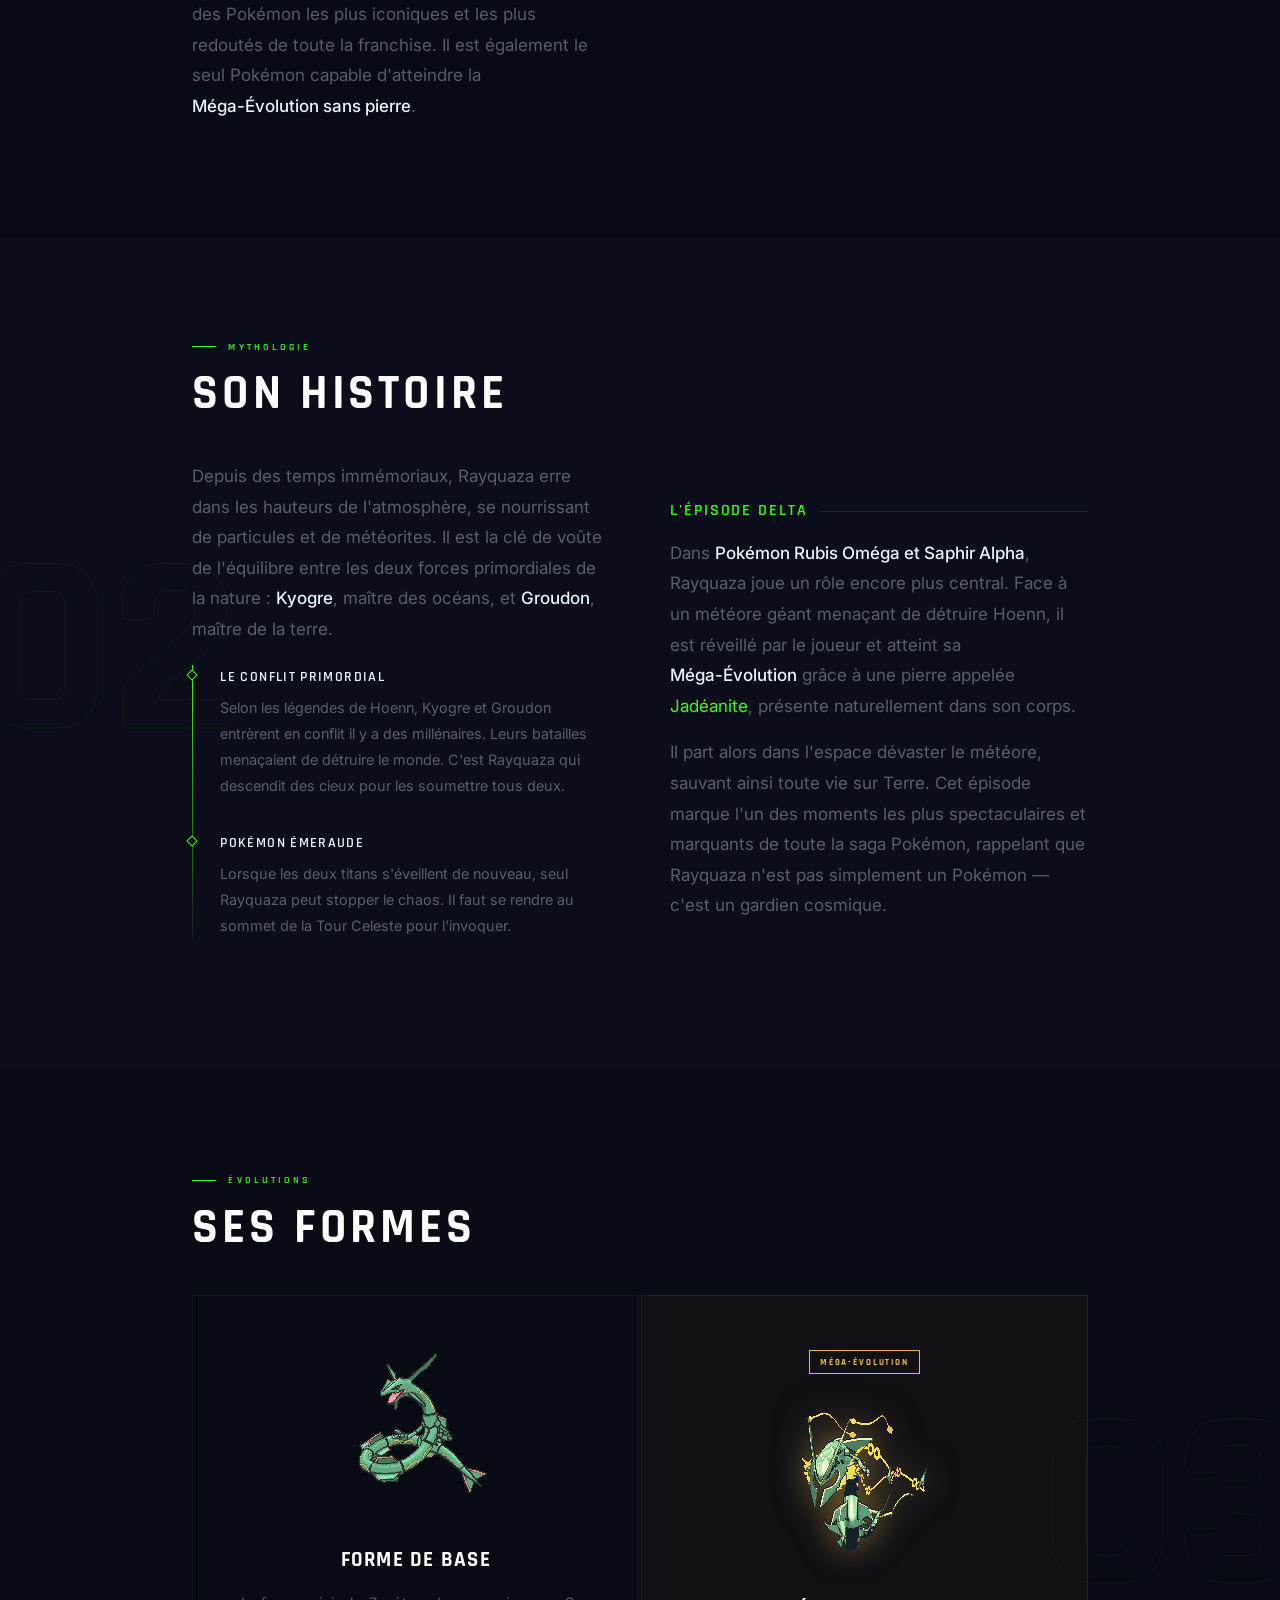
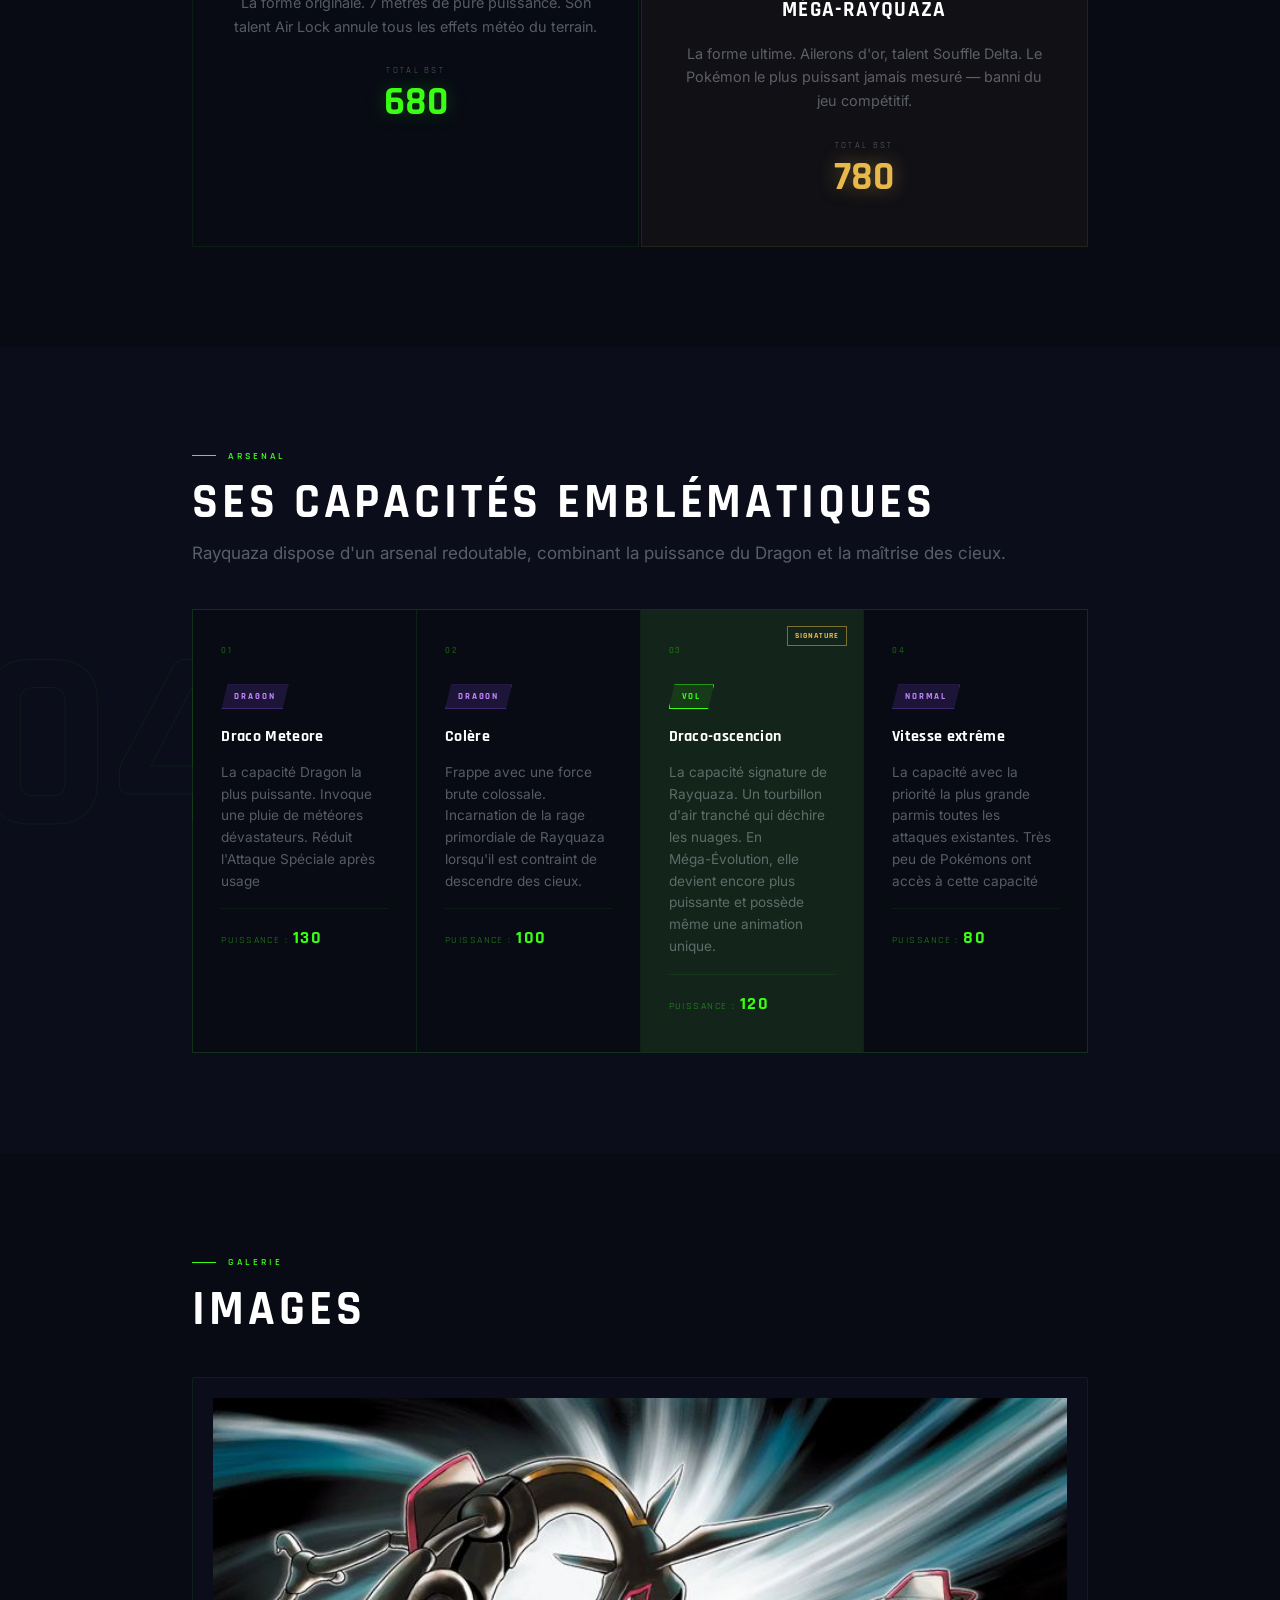
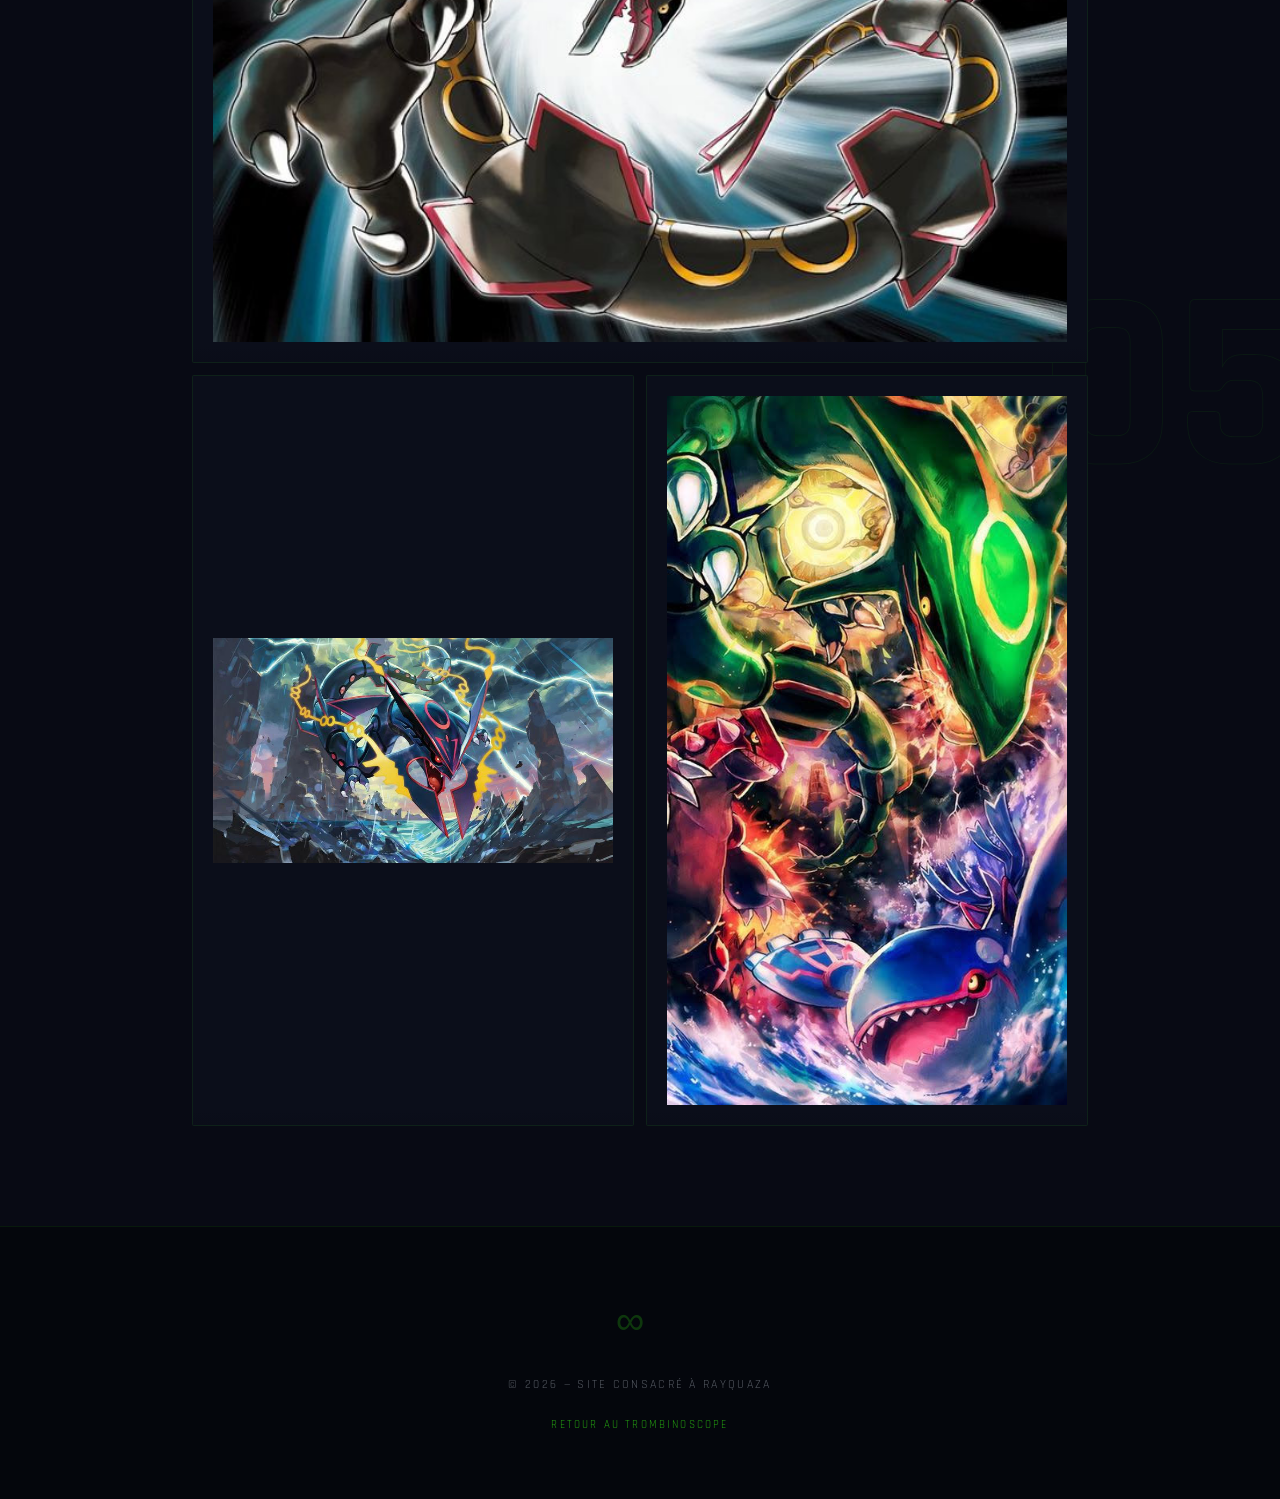
==== commit b7c1ee09: "8" ====
--- a/index.html
+++ b/index.html
@@ -164,7 +164,7 @@
             </p>
             <p>
               Il part alors dans l'espace dévaster le météore, sauvant ainsi toute vie sur Terre.
-              Cet épisode marque l'un des moments les plus spectaculaires de toute la saga Pokémon,
+              Cet épisode marque l'un des moments les plus spectaculaires et marquants de toute la saga Pokémon,
               rappelant que Rayquaza n'est pas simplement un Pokémon — c'est un gardien cosmique.
             </p>
           </div>
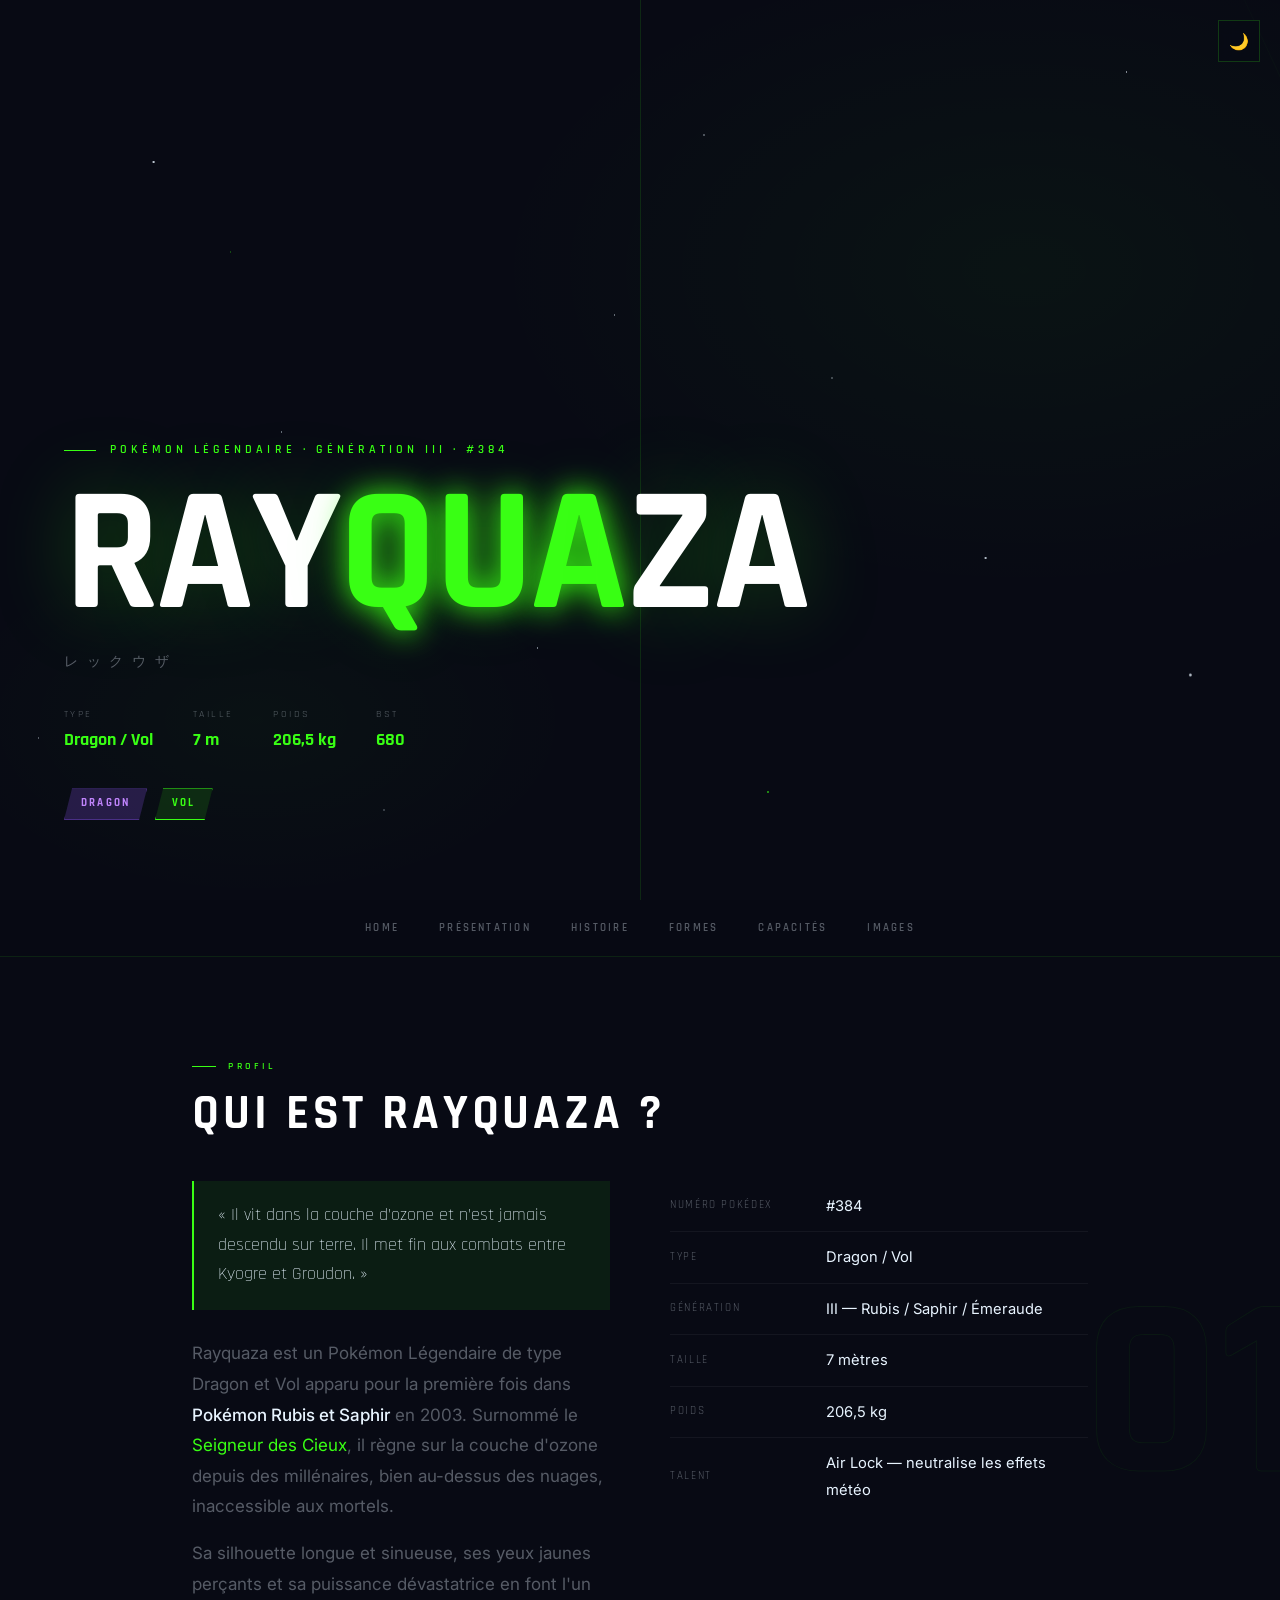
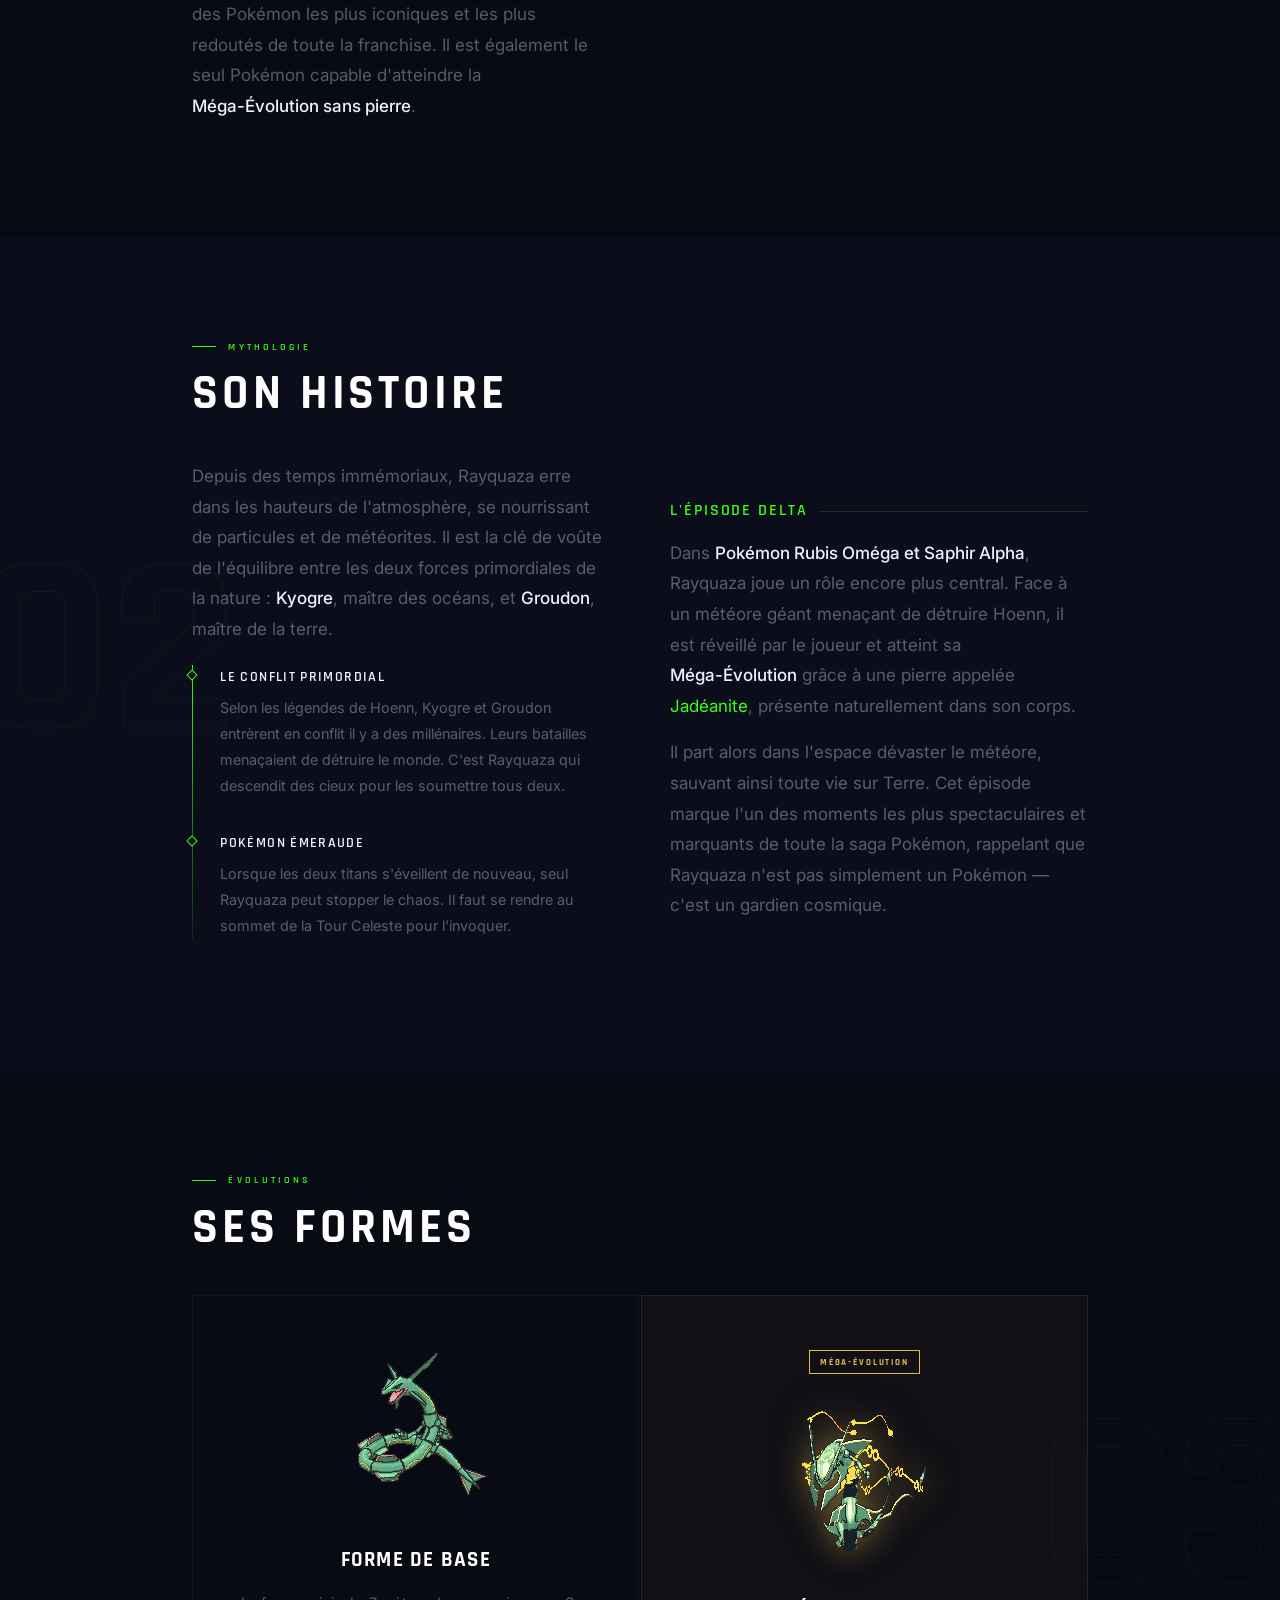
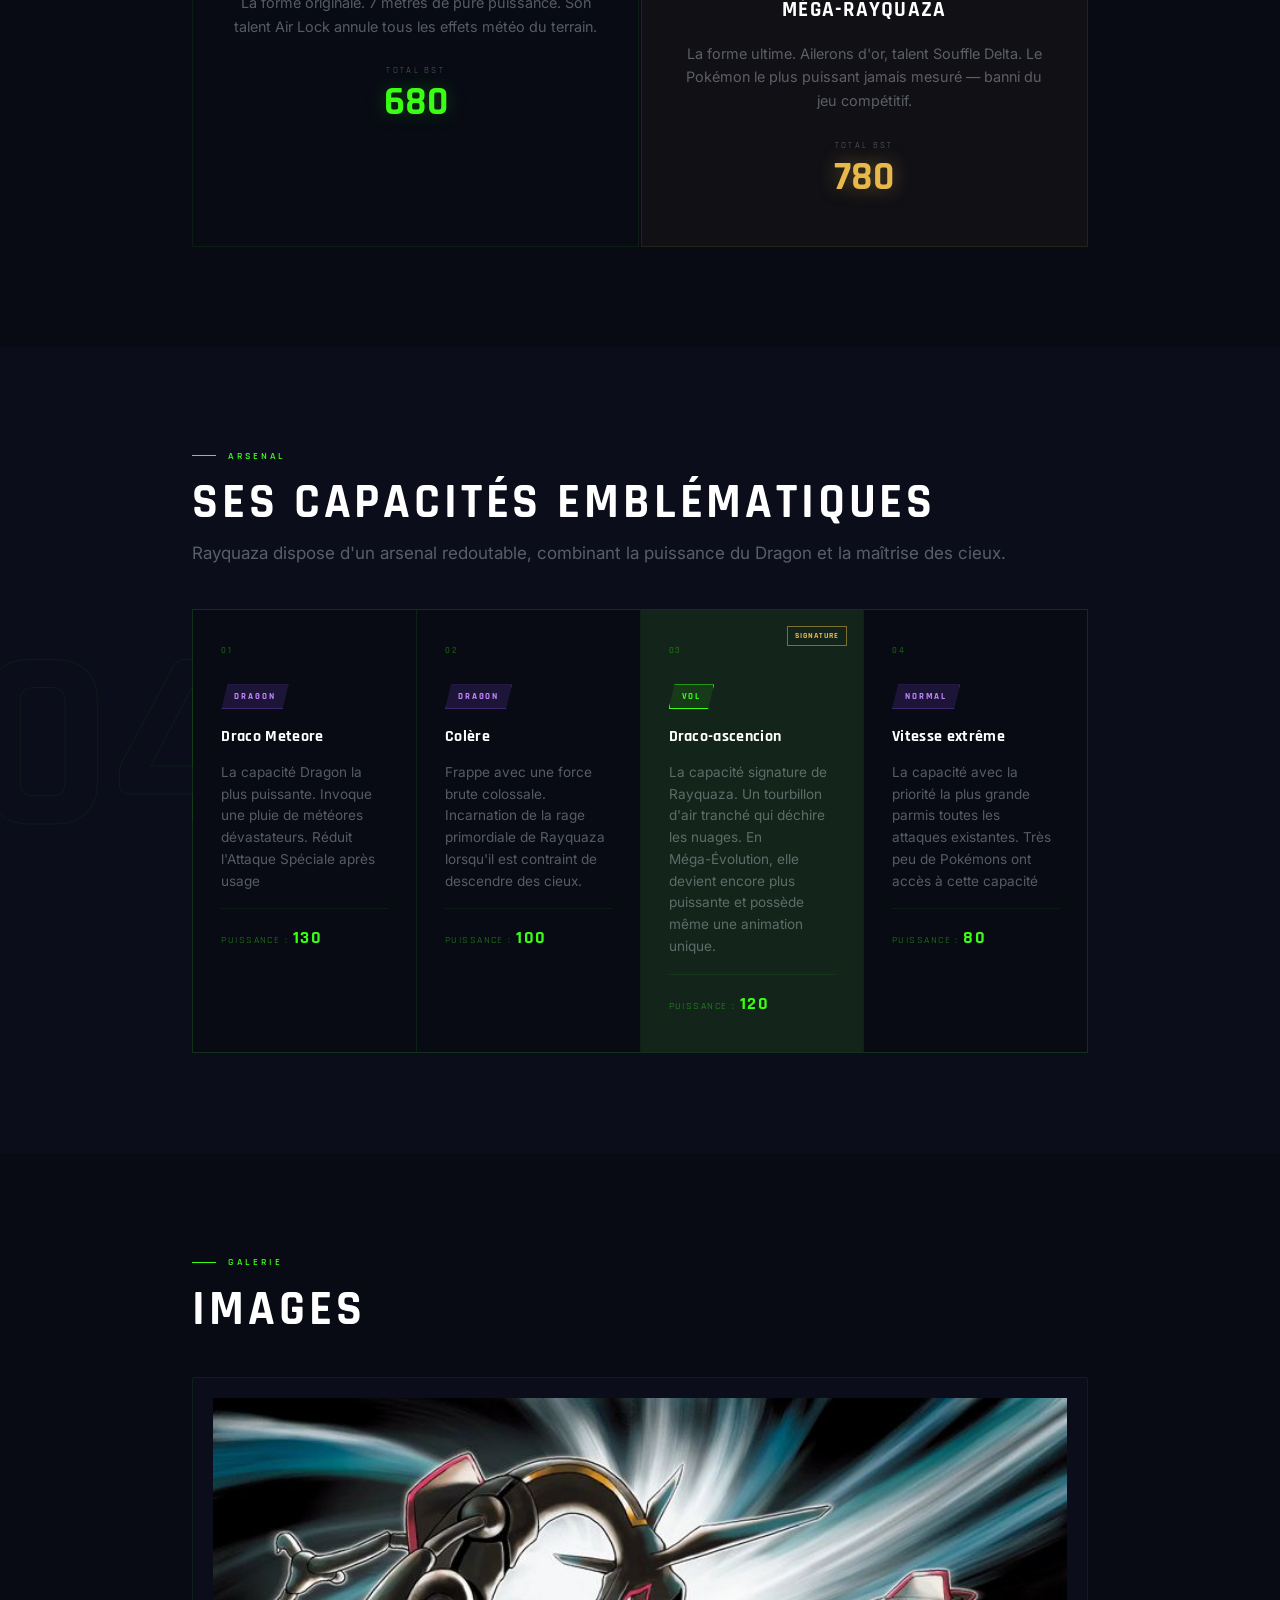
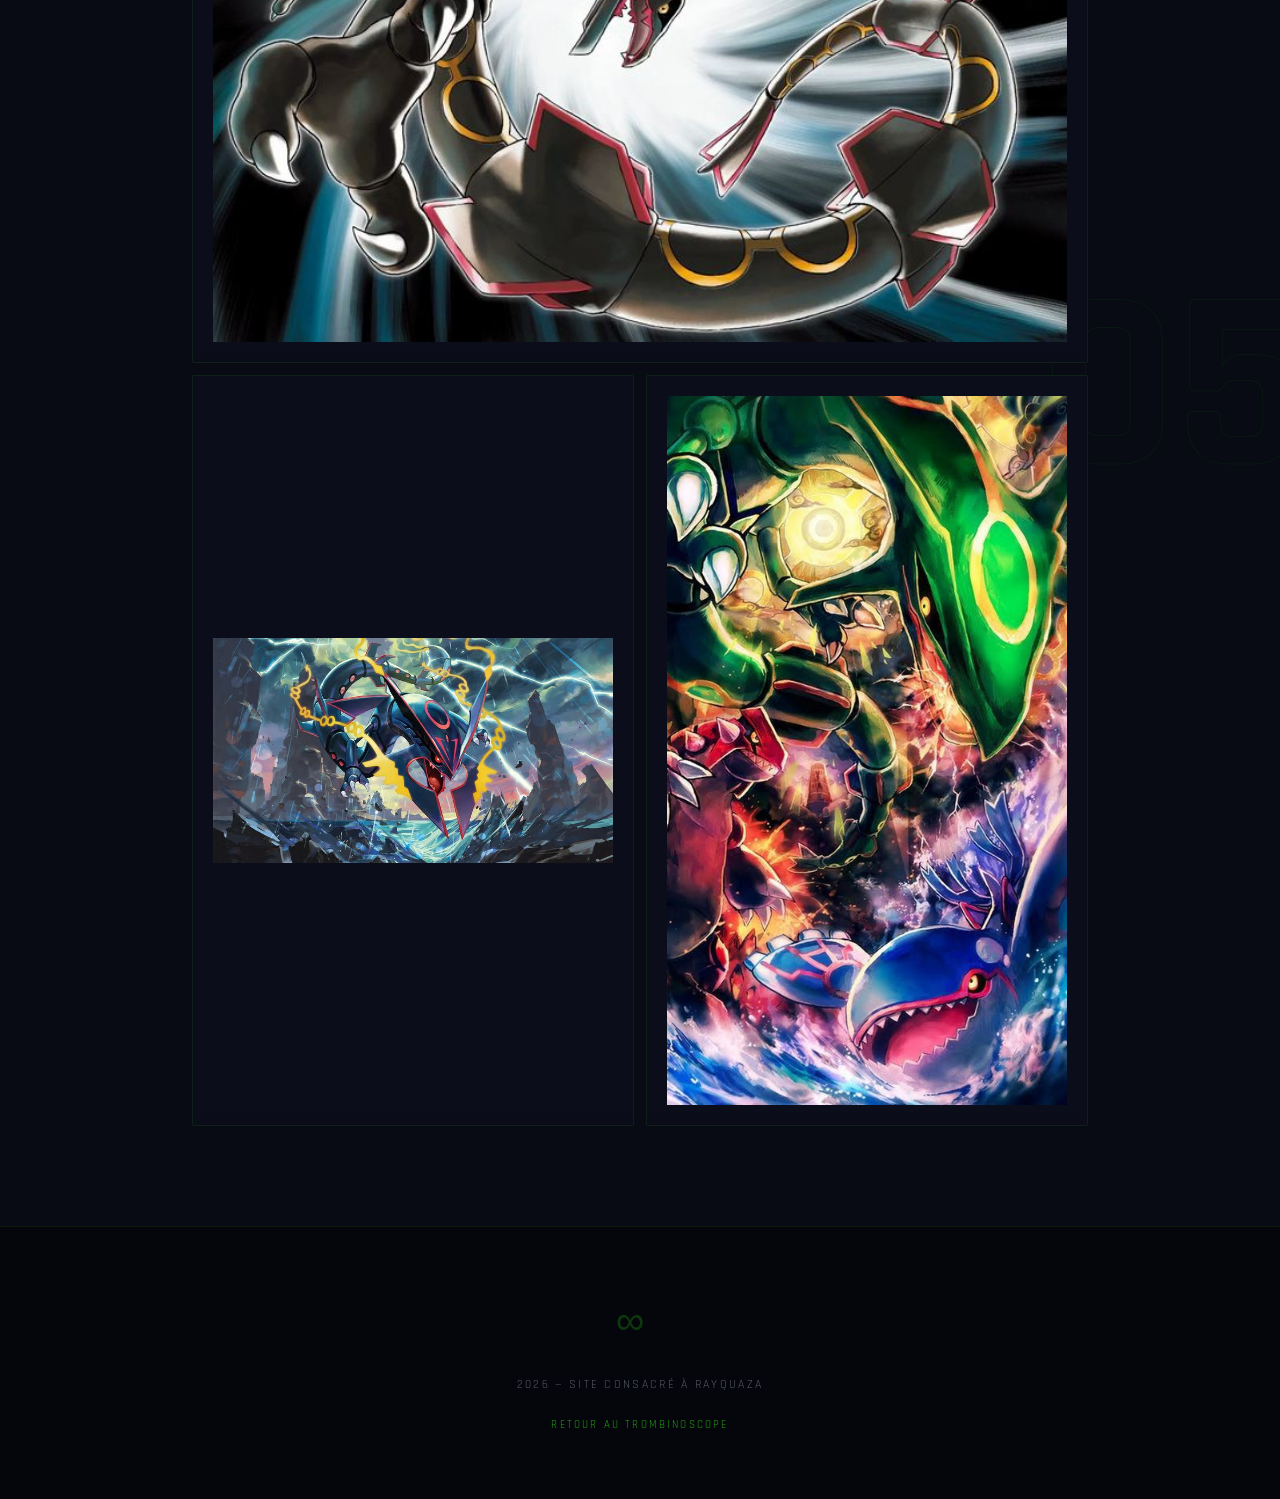
==== commit 5fe726cd: "9" ====
--- a/index.html
+++ b/index.html
@@ -290,7 +290,7 @@
 <!-- ============================================================ -->
   <footer>
     <span class="footer-symbol">∞</span>
-    <p>&copy; 2026 — Site consacré à Rayquaza</p>
+    <p> 2026 — Site consacré à Rayquaza</p>
     <a href="https://salutoi3008.github.io/Trombinoscope-Anime-Manga/">Retour au Trombinoscope</a>
   </footer>
 
